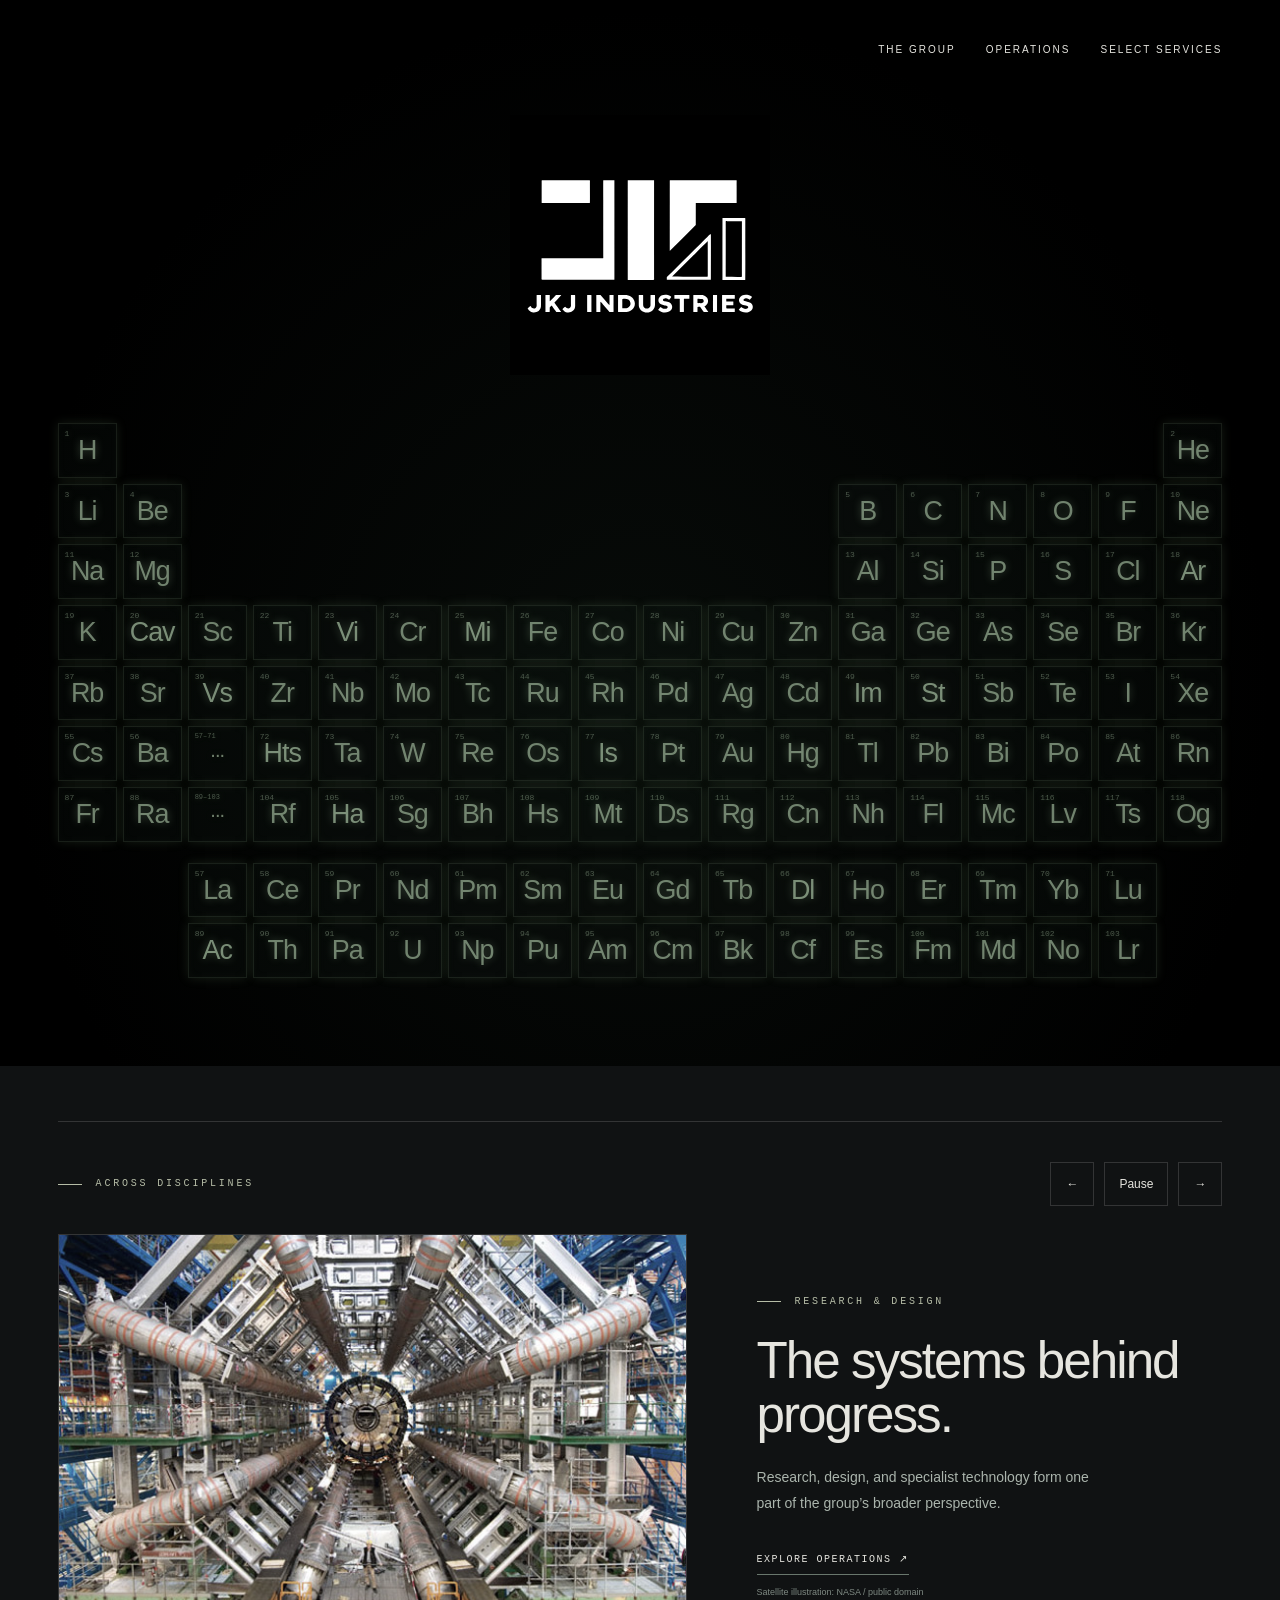
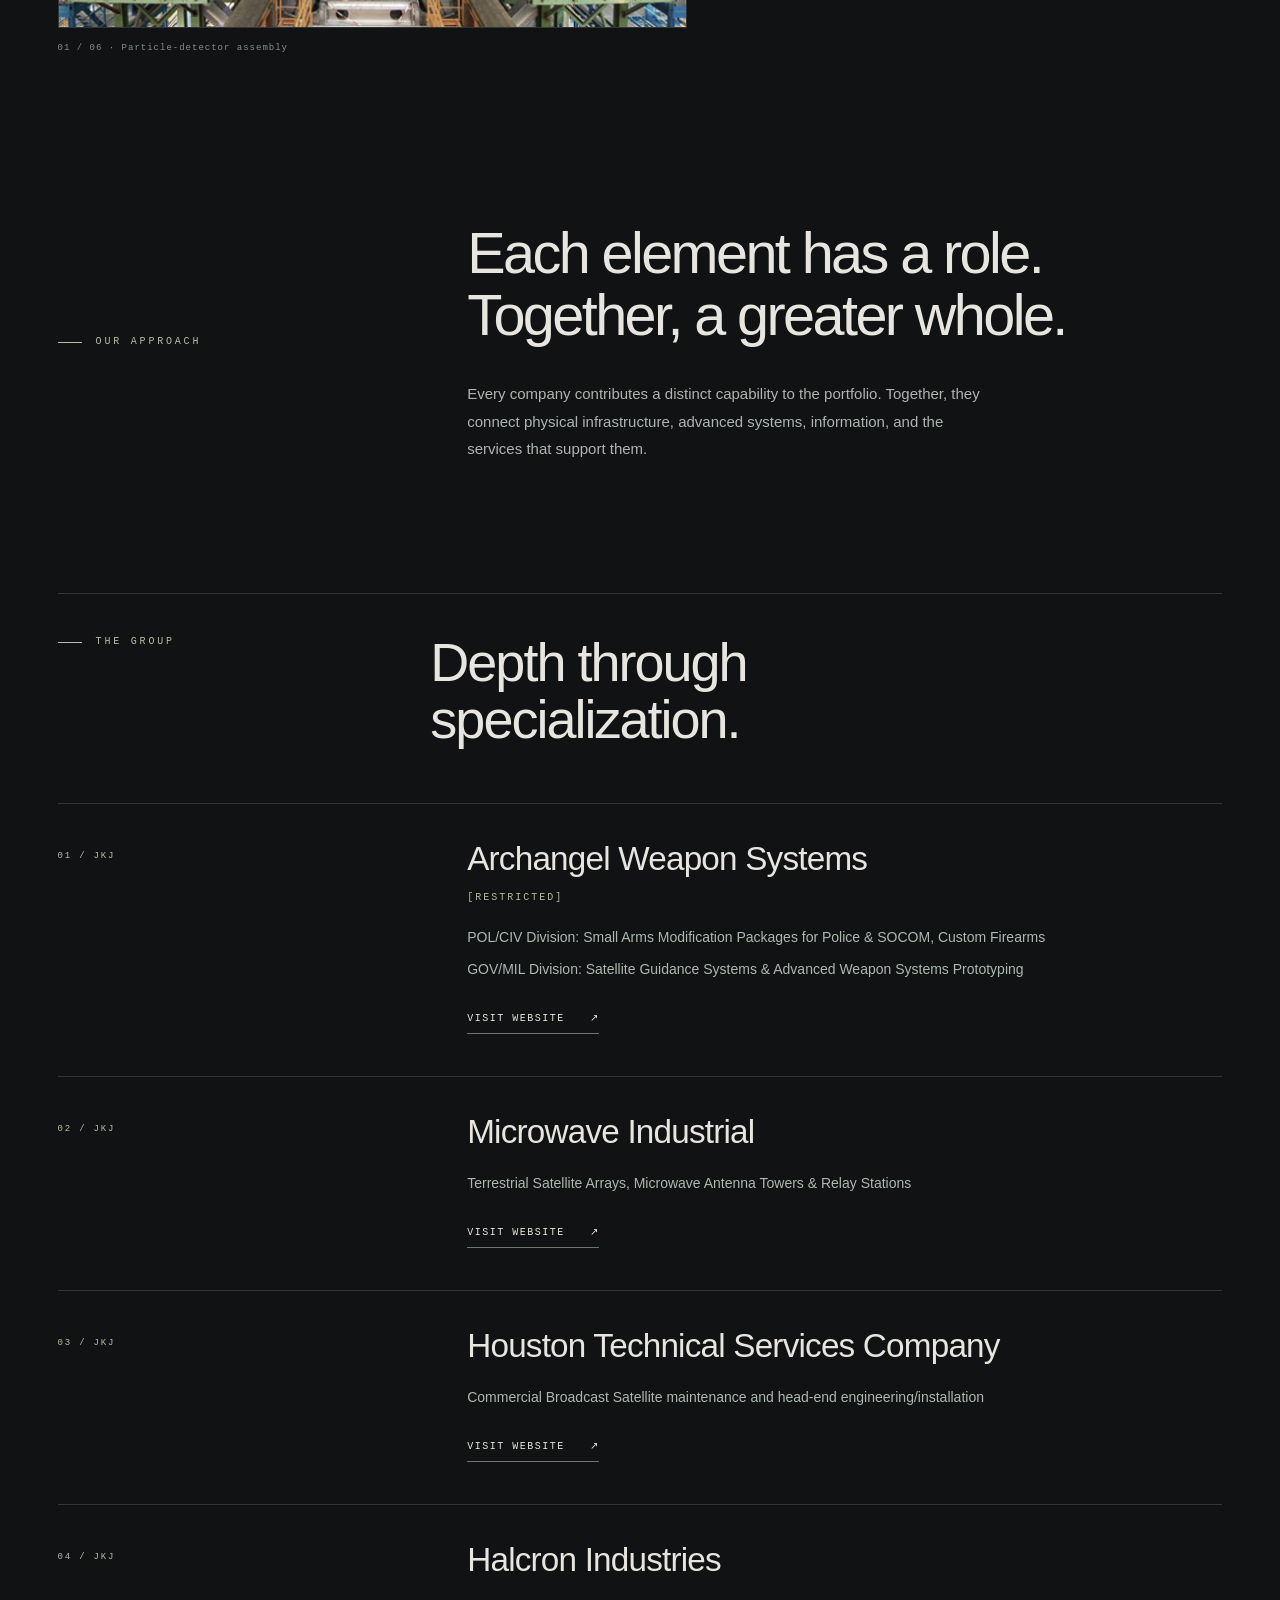
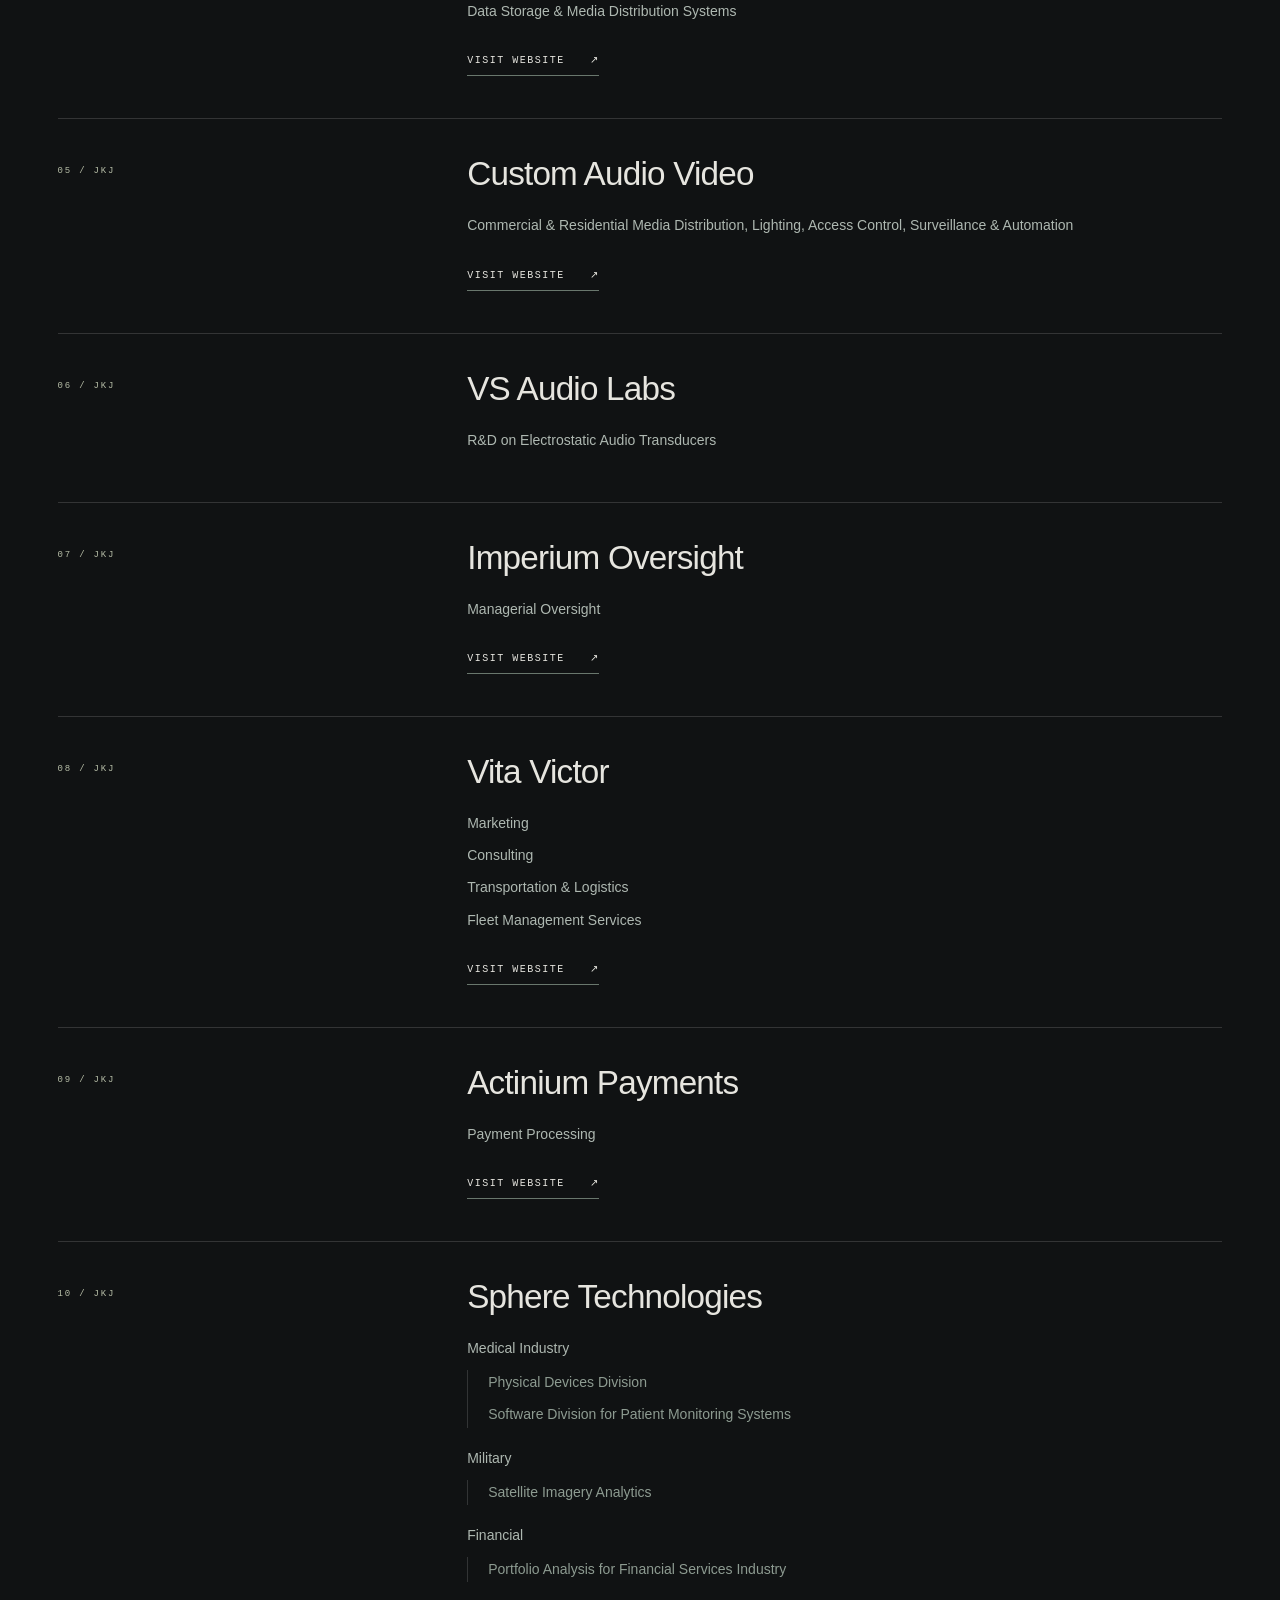
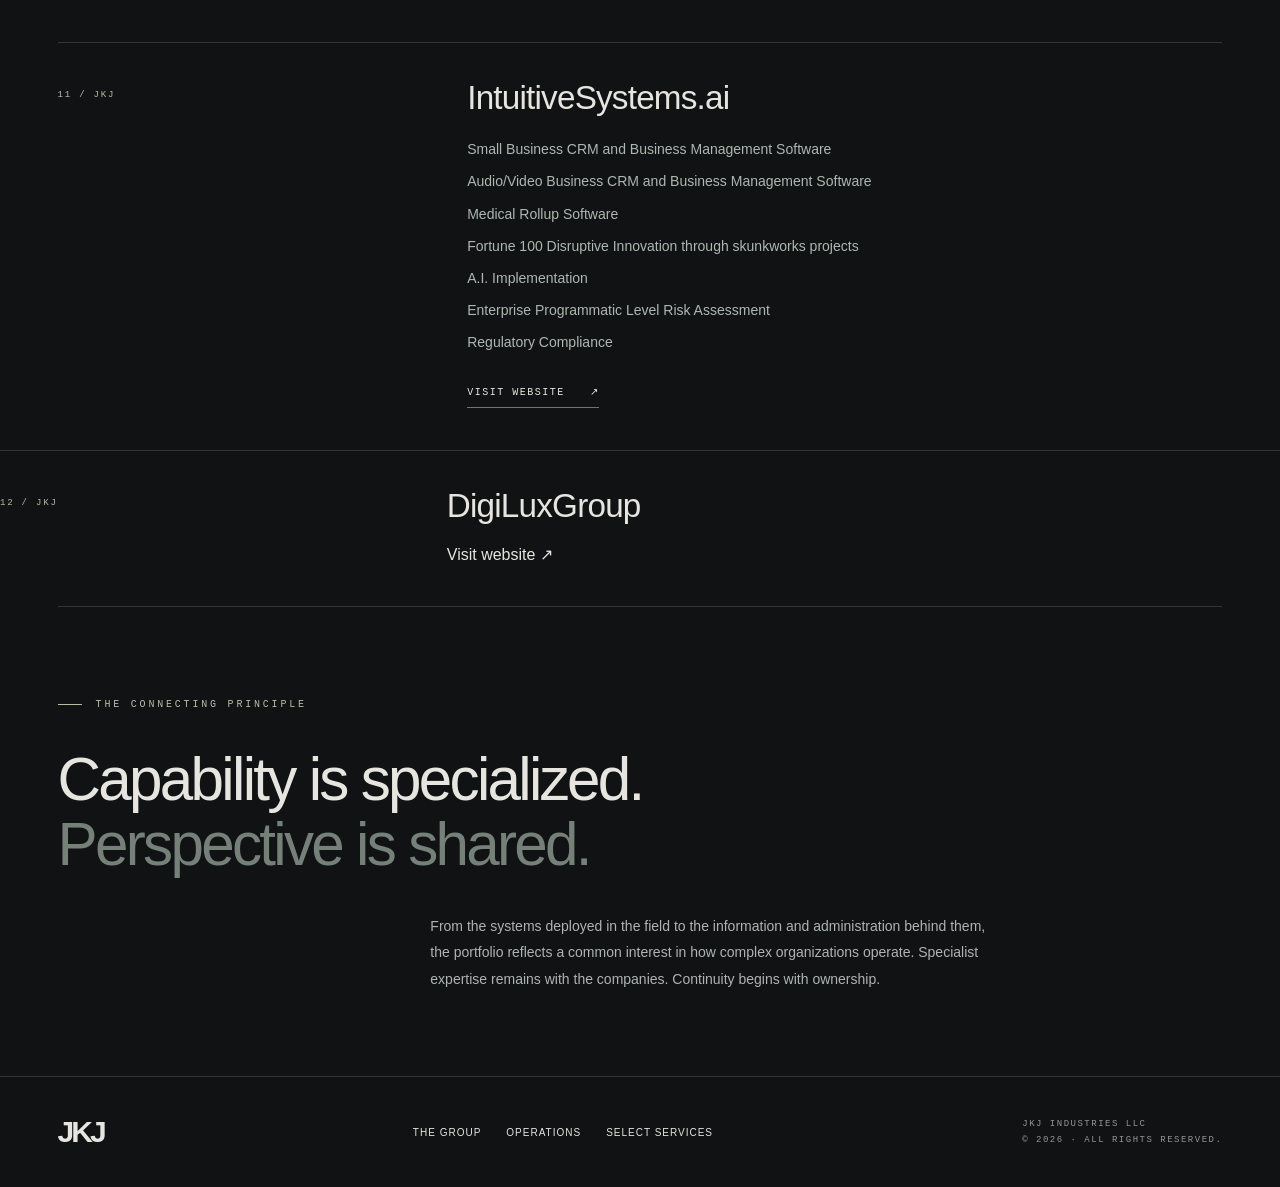
==== index.html @ 6dddcfe4 "Publish JKJ periodic portfolio with finalized logo" ====
<!doctype html><html lang="en"><head><meta charset="utf-8"><meta name="viewport" content="width=device-width,initial-scale=1"><meta name="theme-color" content="#101213"><meta name="description" content="JKJ Industries — specialist enterprises under common ownership."><title>Independent. By design. — JKJ</title><link rel="stylesheet" href="styles.css"><link rel="stylesheet" href="elements.css"></head><body class="element-home"><header><a class="brand" href="index.html" aria-label="JKJ home">JKJ<small>INDUSTRIES</small></a><nav class="nav" aria-label="Main navigation"><a href="index.html#portfolio">The group</a><a href="about.html">Operations</a><a href="services.html">Select Services</a></nav></header><main><section class="elements-hero" aria-label="JKJ portfolio"><a class="central-brand" href="index.html" aria-label="JKJ Industries home"><img src="jkj-logo.svg" alt="JKJ Industries"></a><div class="table-scroll" role="region" aria-label="Interactive portfolio periodic table" tabindex="0"><div class="element-table"><div class="element ghost" style="grid-row:1;grid-column:1" aria-hidden="true"><small>1</small><span>H</span></div><div class="element ghost" style="grid-row:1;grid-column:18" aria-hidden="true"><small>2</small><span>He</span></div><div class="element ghost" style="grid-row:2;grid-column:1" aria-hidden="true"><small>3</small><span>Li</span></div><div class="element ghost" style="grid-row:2;grid-column:2" aria-hidden="true"><small>4</small><span>Be</span></div><div class="element ghost" style="grid-row:2;grid-column:13" aria-hidden="true"><small>5</small><span>B</span></div><div class="element ghost" style="grid-row:2;grid-column:14" aria-hidden="true"><small>6</small><span>C</span></div><div class="element ghost" style="grid-row:2;grid-column:15" aria-hidden="true"><small>7</small><span>N</span></div><div class="element ghost" style="grid-row:2;grid-column:16" aria-hidden="true"><small>8</small><span>O</span></div><div class="element ghost" style="grid-row:2;grid-column:17" aria-hidden="true"><small>9</small><span>F</span></div><div class="element ghost" style="grid-row:2;grid-column:18" aria-hidden="true"><small>10</small><span>Ne</span></div><div class="element ghost" style="grid-row:3;grid-column:1" aria-hidden="true"><small>11</small><span>Na</span></div><div class="element ghost" style="grid-row:3;grid-column:2" aria-hidden="true"><small>12</small><span>Mg</span></div><div class="element ghost" style="grid-row:3;grid-column:13" aria-hidden="true"><small>13</small><span>Al</span></div><div class="element ghost" style="grid-row:3;grid-column:14" aria-hidden="true"><small>14</small><span>Si</span></div><div class="element ghost" style="grid-row:3;grid-column:15" aria-hidden="true"><small>15</small><span>P</span></div><div class="element ghost" style="grid-row:3;grid-column:16" aria-hidden="true"><small>16</small><span>S</span></div><div class="element ghost" style="grid-row:3;grid-column:17" aria-hidden="true"><small>17</small><span>Cl</span></div><button class="element company" style="grid-row:3;grid-column:18" data-company="archangel-weapon-systems" aria-label="Explore Archangel Weapon Systems" aria-haspopup="dialog"><small>18</small><span>Ar</span></button><div class="element ghost" style="grid-row:4;grid-column:1" aria-hidden="true"><small>19</small><span>K</span></div><button class="element company" style="grid-row:4;grid-column:2" data-company="custom-audio-video" aria-label="Explore Custom Audio Video" aria-haspopup="dialog"><small>20</small><span>Cav</span></button><div class="element ghost" style="grid-row:4;grid-column:3" aria-hidden="true"><small>21</small><span>Sc</span></div><div class="element ghost" style="grid-row:4;grid-column:4" aria-hidden="true"><small>22</small><span>Ti</span></div><button class="element company" style="grid-row:4;grid-column:5" data-company="vita-victor" aria-label="Explore Vita Victor" aria-haspopup="dialog"><small>23</small><span>Vi</span></button><div class="element ghost" style="grid-row:4;grid-column:6" aria-hidden="true"><small>24</small><span>Cr</span></div><button class="element company" style="grid-row:4;grid-column:7" data-company="microwave-industrial" aria-label="Explore Microwave Industrial" aria-haspopup="dialog"><small>25</small><span>Mi</span></button><div class="element ghost" style="grid-row:4;grid-column:8" aria-hidden="true"><small>26</small><span>Fe</span></div><div class="element ghost" style="grid-row:4;grid-column:9" aria-hidden="true"><small>27</small><span>Co</span></div><div class="element ghost" style="grid-row:4;grid-column:10" aria-hidden="true"><small>28</small><span>Ni</span></div><div class="element ghost" style="grid-row:4;grid-column:11" aria-hidden="true"><small>29</small><span>Cu</span></div><div class="element ghost" style="grid-row:4;grid-column:12" aria-hidden="true"><small>30</small><span>Zn</span></div><div class="element ghost" style="grid-row:4;grid-column:13" aria-hidden="true"><small>31</small><span>Ga</span></div><div class="element ghost" style="grid-row:4;grid-column:14" aria-hidden="true"><small>32</small><span>Ge</span></div><div class="element ghost" style="grid-row:4;grid-column:15" aria-hidden="true"><small>33</small><span>As</span></div><div class="element ghost" style="grid-row:4;grid-column:16" aria-hidden="true"><small>34</small><span>Se</span></div><div class="element ghost" style="grid-row:4;grid-column:17" aria-hidden="true"><small>35</small><span>Br</span></div><div class="element ghost" style="grid-row:4;grid-column:18" aria-hidden="true"><small>36</small><span>Kr</span></div><div class="element ghost" style="grid-row:5;grid-column:1" aria-hidden="true"><small>37</small><span>Rb</span></div><div class="element ghost" style="grid-row:5;grid-column:2" aria-hidden="true"><small>38</small><span>Sr</span></div><button class="element company" style="grid-row:5;grid-column:3" data-company="vs-audio-labs" aria-label="Explore VS Audio Labs" aria-haspopup="dialog"><small>39</small><span>Vs</span></button><div class="element ghost" style="grid-row:5;grid-column:4" aria-hidden="true"><small>40</small><span>Zr</span></div><div class="element ghost" style="grid-row:5;grid-column:5" aria-hidden="true"><small>41</small><span>Nb</span></div><div class="element ghost" style="grid-row:5;grid-column:6" aria-hidden="true"><small>42</small><span>Mo</span></div><div class="element ghost" style="grid-row:5;grid-column:7" aria-hidden="true"><small>43</small><span>Tc</span></div><div class="element ghost" style="grid-row:5;grid-column:8" aria-hidden="true"><small>44</small><span>Ru</span></div><div class="element ghost" style="grid-row:5;grid-column:9" aria-hidden="true"><small>45</small><span>Rh</span></div><div class="element ghost" style="grid-row:5;grid-column:10" aria-hidden="true"><small>46</small><span>Pd</span></div><div class="element ghost" style="grid-row:5;grid-column:11" aria-hidden="true"><small>47</small><span>Ag</span></div><div class="element ghost" style="grid-row:5;grid-column:12" aria-hidden="true"><small>48</small><span>Cd</span></div><button class="element company" style="grid-row:5;grid-column:13" data-company="imperium-oversight" aria-label="Explore Imperium Oversight" aria-haspopup="dialog"><small>49</small><span>Im</span></button><button class="element company" style="grid-row:5;grid-column:14" data-company="sphere-technologies" aria-label="Explore Sphere Technologies" aria-haspopup="dialog"><small>50</small><span>St</span></button><div class="element ghost" style="grid-row:5;grid-column:15" aria-hidden="true"><small>51</small><span>Sb</span></div><div class="element ghost" style="grid-row:5;grid-column:16" aria-hidden="true"><small>52</small><span>Te</span></div><div class="element ghost" style="grid-row:5;grid-column:17" aria-hidden="true"><small>53</small><span>I</span></div><div class="element ghost" style="grid-row:5;grid-column:18" aria-hidden="true"><small>54</small><span>Xe</span></div><div class="element ghost" style="grid-row:6;grid-column:1" aria-hidden="true"><small>55</small><span>Cs</span></div><div class="element ghost" style="grid-row:6;grid-column:2" aria-hidden="true"><small>56</small><span>Ba</span></div><div class="element ghost" style="grid-row:8;grid-column:3" aria-hidden="true"><small>57</small><span>La</span></div><div class="element ghost" style="grid-row:8;grid-column:4" aria-hidden="true"><small>58</small><span>Ce</span></div><div class="element ghost" style="grid-row:8;grid-column:5" aria-hidden="true"><small>59</small><span>Pr</span></div><div class="element ghost" style="grid-row:8;grid-column:6" aria-hidden="true"><small>60</small><span>Nd</span></div><div class="element ghost" style="grid-row:8;grid-column:7" aria-hidden="true"><small>61</small><span>Pm</span></div><div class="element ghost" style="grid-row:8;grid-column:8" aria-hidden="true"><small>62</small><span>Sm</span></div><div class="element ghost" style="grid-row:8;grid-column:9" aria-hidden="true"><small>63</small><span>Eu</span></div><div class="element ghost" style="grid-row:8;grid-column:10" aria-hidden="true"><small>64</small><span>Gd</span></div><div class="element ghost" style="grid-row:8;grid-column:11" aria-hidden="true"><small>65</small><span>Tb</span></div><button class="element company" style="grid-row:8;grid-column:12" data-company="digilux-group" aria-label="Explore DigiLux Group" aria-haspopup="dialog"><small>66</small><span>Dl</span></button><div class="element ghost" style="grid-row:8;grid-column:13" aria-hidden="true"><small>67</small><span>Ho</span></div><div class="element ghost" style="grid-row:8;grid-column:14" aria-hidden="true"><small>68</small><span>Er</span></div><div class="element ghost" style="grid-row:8;grid-column:15" aria-hidden="true"><small>69</small><span>Tm</span></div><div class="element ghost" style="grid-row:8;grid-column:16" aria-hidden="true"><small>70</small><span>Yb</span></div><div class="element ghost" style="grid-row:8;grid-column:17" aria-hidden="true"><small>71</small><span>Lu</span></div><button class="element company" style="grid-row:6;grid-column:4" data-company="houston-technical-services-company" aria-label="Explore Houston Technical Services Company" aria-haspopup="dialog"><small>72</small><span>Hts</span></button><div class="element ghost" style="grid-row:6;grid-column:5" aria-hidden="true"><small>73</small><span>Ta</span></div><div class="element ghost" style="grid-row:6;grid-column:6" aria-hidden="true"><small>74</small><span>W</span></div><div class="element ghost" style="grid-row:6;grid-column:7" aria-hidden="true"><small>75</small><span>Re</span></div><div class="element ghost" style="grid-row:6;grid-column:8" aria-hidden="true"><small>76</small><span>Os</span></div><button class="element company" style="grid-row:6;grid-column:9" data-company="intuitivesystems-ai" aria-label="Explore Intuitive Systems" aria-haspopup="dialog"><small>77</small><span>Is</span></button><div class="element ghost" style="grid-row:6;grid-column:10" aria-hidden="true"><small>78</small><span>Pt</span></div><div class="element ghost" style="grid-row:6;grid-column:11" aria-hidden="true"><small>79</small><span>Au</span></div><div class="element ghost" style="grid-row:6;grid-column:12" aria-hidden="true"><small>80</small><span>Hg</span></div><div class="element ghost" style="grid-row:6;grid-column:13" aria-hidden="true"><small>81</small><span>Tl</span></div><div class="element ghost" style="grid-row:6;grid-column:14" aria-hidden="true"><small>82</small><span>Pb</span></div><div class="element ghost" style="grid-row:6;grid-column:15" aria-hidden="true"><small>83</small><span>Bi</span></div><div class="element ghost" style="grid-row:6;grid-column:16" aria-hidden="true"><small>84</small><span>Po</span></div><div class="element ghost" style="grid-row:6;grid-column:17" aria-hidden="true"><small>85</small><span>At</span></div><div class="element ghost" style="grid-row:6;grid-column:18" aria-hidden="true"><small>86</small><span>Rn</span></div><div class="element ghost" style="grid-row:7;grid-column:1" aria-hidden="true"><small>87</small><span>Fr</span></div><div class="element ghost" style="grid-row:7;grid-column:2" aria-hidden="true"><small>88</small><span>Ra</span></div><button class="element company" style="grid-row:9;grid-column:3" data-company="actinium-payments" aria-label="Explore Actinium Payments" aria-haspopup="dialog"><small>89</small><span>Ac</span></button><div class="element ghost" style="grid-row:9;grid-column:4" aria-hidden="true"><small>90</small><span>Th</span></div><div class="element ghost" style="grid-row:9;grid-column:5" aria-hidden="true"><small>91</small><span>Pa</span></div><div class="element ghost" style="grid-row:9;grid-column:6" aria-hidden="true"><small>92</small><span>U</span></div><div class="element ghost" style="grid-row:9;grid-column:7" aria-hidden="true"><small>93</small><span>Np</span></div><div class="element ghost" style="grid-row:9;grid-column:8" aria-hidden="true"><small>94</small><span>Pu</span></div><div class="element ghost" style="grid-row:9;grid-column:9" aria-hidden="true"><small>95</small><span>Am</span></div><div class="element ghost" style="grid-row:9;grid-column:10" aria-hidden="true"><small>96</small><span>Cm</span></div><div class="element ghost" style="grid-row:9;grid-column:11" aria-hidden="true"><small>97</small><span>Bk</span></div><div class="element ghost" style="grid-row:9;grid-column:12" aria-hidden="true"><small>98</small><span>Cf</span></div><div class="element ghost" style="grid-row:9;grid-column:13" aria-hidden="true"><small>99</small><span>Es</span></div><div class="element ghost" style="grid-row:9;grid-column:14" aria-hidden="true"><small>100</small><span>Fm</span></div><div class="element ghost" style="grid-row:9;grid-column:15" aria-hidden="true"><small>101</small><span>Md</span></div><div class="element ghost" style="grid-row:9;grid-column:16" aria-hidden="true"><small>102</small><span>No</span></div><div class="element ghost" style="grid-row:9;grid-column:17" aria-hidden="true"><small>103</small><span>Lr</span></div><div class="element ghost" style="grid-row:7;grid-column:4" aria-hidden="true"><small>104</small><span>Rf</span></div><button class="element company" style="grid-row:7;grid-column:5" data-company="halcron-industries" aria-label="Explore Halcron Industries" aria-haspopup="dialog"><small>105</small><span>Ha</span></button><div class="element ghost" style="grid-row:7;grid-column:6" aria-hidden="true"><small>106</small><span>Sg</span></div><div class="element ghost" style="grid-row:7;grid-column:7" aria-hidden="true"><small>107</small><span>Bh</span></div><div class="element ghost" style="grid-row:7;grid-column:8" aria-hidden="true"><small>108</small><span>Hs</span></div><div class="element ghost" style="grid-row:7;grid-column:9" aria-hidden="true"><small>109</small><span>Mt</span></div><div class="element ghost" style="grid-row:7;grid-column:10" aria-hidden="true"><small>110</small><span>Ds</span></div><div class="element ghost" style="grid-row:7;grid-column:11" aria-hidden="true"><small>111</small><span>Rg</span></div><div class="element ghost" style="grid-row:7;grid-column:12" aria-hidden="true"><small>112</small><span>Cn</span></div><div class="element ghost" style="grid-row:7;grid-column:13" aria-hidden="true"><small>113</small><span>Nh</span></div><div class="element ghost" style="grid-row:7;grid-column:14" aria-hidden="true"><small>114</small><span>Fl</span></div><div class="element ghost" style="grid-row:7;grid-column:15" aria-hidden="true"><small>115</small><span>Mc</span></div><div class="element ghost" style="grid-row:7;grid-column:16" aria-hidden="true"><small>116</small><span>Lv</span></div><div class="element ghost" style="grid-row:7;grid-column:17" aria-hidden="true"><small>117</small><span>Ts</span></div><div class="element ghost" style="grid-row:7;grid-column:18" aria-hidden="true"><small>118</small><span>Og</span></div><div class="element series" style="grid-row:6;grid-column:3" aria-hidden="true"><small>57–71</small><span>···</span></div><div class="element series" style="grid-row:7;grid-column:3" aria-hidden="true"><small>89–103</small><span>···</span></div></div></div></section>
<section class="gallery" aria-label="Sector imagery"><div class="gallery-top"><div class="eyebrow">Across disciplines</div><div class="gallery-controls"><button id="previous-slide" aria-label="Previous image">←</button><button id="toggle-slides" aria-label="Pause slideshow">Pause</button><button id="next-slide" aria-label="Next image">→</button></div></div><div class="gallery-layout"><figure><img id="gallery-image" class="gallery-image" src="collider.jpg" alt="Particle-detector assembly"><figcaption id="gallery-caption">01 / 06 · Particle-detector assembly</figcaption></figure><div class="gallery-copy"><div id="gallery-sector" class="eyebrow">Research &amp; design</div><h2 id="gallery-title">The systems behind progress.</h2><p id="gallery-description">Research, design, and specialist technology form one part of the group’s broader perspective.</p><a class="subsidiary-link" href="about.html">Explore operations ↗</a><div class="credit">Satellite illustration: <a href="https://www.usgs.gov/media/images/artists-depiction-tdrs-c-satellite" target="_blank" rel="noopener">NASA / public domain</a></div></div></div></section><section class="statement" id="approach" aria-labelledby="approach-title"><div class="eyebrow">Our approach</div><div><h2 id="approach-title">Each element has a role.<br>Together, a greater whole.</h2><p>Every company contributes a distinct capability to the portfolio.  Together, they connect physical infrastructure, advanced systems, information, and the services that support them.</p></div></section>
<section class="portfolio" id="portfolio" aria-labelledby="portfolio-title"><div class="portfolio-head"><div class="eyebrow">The group</div><h2 id="portfolio-title">Depth through<br>specialization.</h2></div><section class="directory-entry" id="archangel-weapon-systems" aria-labelledby="title-archangel-weapon-systems"><div class="sector">01 / JKJ</div><div><h3 id="title-archangel-weapon-systems">Archangel Weapon Systems<span class="restriction">[RESTRICTED]</span></h3><ul class="capabilities"><li>POL/CIV Division: Small Arms Modification Packages for Police &amp; SOCOM, Custom Firearms</li><li>GOV/MIL Division: Satellite Guidance Systems &amp; Advanced Weapon Systems Prototyping</li></ul><a class="subsidiary-link" href="https://archangelweapons.com/" target="_blank" rel="noopener">Visit website <span aria-hidden="true">↗</span></a></div></section>
<section class="directory-entry" id="microwave-industrial" aria-labelledby="title-microwave-industrial"><div class="sector">02 / JKJ</div><div><h3 id="title-microwave-industrial">Microwave Industrial</h3><ul class="capabilities"><li>Terrestrial Satellite Arrays, Microwave Antenna Towers &amp; Relay Stations</li></ul><a class="subsidiary-link" href="https://microwaveindustrial.tv/" target="_blank" rel="noopener">Visit website <span aria-hidden="true">↗</span></a></div></section>
<section class="directory-entry" id="houston-technical-services-company" aria-labelledby="title-houston-technical-services-company"><div class="sector">03 / JKJ</div><div><h3 id="title-houston-technical-services-company">Houston Technical Services Company</h3><ul class="capabilities"><li>Commercial Broadcast Satellite maintenance and head-end engineering/installation</li></ul><a class="subsidiary-link" href="https://microwaveindustrial.tv/" target="_blank" rel="noopener">Visit website <span aria-hidden="true">↗</span></a></div></section>
<section class="directory-entry" id="halcron-industries" aria-labelledby="title-halcron-industries"><div class="sector">04 / JKJ</div><div><h3 id="title-halcron-industries">Halcron Industries</h3><ul class="capabilities"><li>Data Storage &amp; Media Distribution Systems</li></ul><a class="subsidiary-link" href="https://halcron.com/" target="_blank" rel="noopener">Visit website <span aria-hidden="true">↗</span></a></div></section>
<section class="directory-entry" id="custom-audio-video" aria-labelledby="title-custom-audio-video"><div class="sector">05 / JKJ</div><div><h3 id="title-custom-audio-video">Custom Audio Video</h3><ul class="capabilities"><li>Commercial &amp; Residential Media Distribution, Lighting, Access Control, Surveillance &amp; Automation</li></ul><a class="subsidiary-link" href="https://cav.tv/" target="_blank" rel="noopener">Visit website <span aria-hidden="true">↗</span></a></div></section>
<section class="directory-entry" id="vs-audio-labs" aria-labelledby="title-vs-audio-labs"><div class="sector">06 / JKJ</div><div><h3 id="title-vs-audio-labs">VS Audio Labs</h3><ul class="capabilities"><li>R&amp;D on Electrostatic Audio Transducers</li></ul></div></section>
<section class="directory-entry" id="imperium-oversight" aria-labelledby="title-imperium-oversight"><div class="sector">07 / JKJ</div><div><h3 id="title-imperium-oversight">Imperium Oversight</h3><ul class="capabilities"><li>Managerial Oversight</li></ul><a class="subsidiary-link" href="https://imperiumoversight.com/" target="_blank" rel="noopener">Visit website <span aria-hidden="true">↗</span></a></div></section>
<section class="directory-entry" id="vita-victor" aria-labelledby="title-vita-victor"><div class="sector">08 / JKJ</div><div><h3 id="title-vita-victor">Vita Victor</h3><ul class="capabilities"><li>Marketing</li><li>Consulting</li><li>Transportation &amp; Logistics</li><li>Fleet Management Services</li></ul><a class="subsidiary-link" href="https://vitavictor.com/" target="_blank" rel="noopener">Visit website <span aria-hidden="true">↗</span></a></div></section>
<section class="directory-entry" id="actinium-payments" aria-labelledby="title-actinium-payments"><div class="sector">09 / JKJ</div><div><h3 id="title-actinium-payments">Actinium Payments</h3><ul class="capabilities"><li>Payment Processing</li></ul><a class="subsidiary-link" href="https://actiniumpayments.com/" target="_blank" rel="noopener">Visit website <span aria-hidden="true">↗</span></a></div></section>
<section class="directory-entry" id="sphere-technologies" aria-labelledby="title-sphere-technologies"><div class="sector">10 / JKJ</div><div><h3 id="title-sphere-technologies">Sphere Technologies</h3><ul class="capabilities"><li>Medical Industry<ul class="capabilities"><li>Physical Devices Division</li><li>Software Division for Patient Monitoring Systems</li></ul></li><li>Military<ul class="capabilities"><li>Satellite Imagery Analytics</li></ul></li><li>Financial<ul class="capabilities"><li>Portfolio Analysis for Financial Services Industry</li></ul></li></ul></div></section>
<section class="directory-entry" id="intuitivesystems-ai" aria-labelledby="title-intuitivesystems-ai"><div class="sector">11 / JKJ</div><div><h3 id="title-intuitivesystems-ai">IntuitiveSystems.ai</h3><ul class="capabilities"><li>Small Business CRM and Business Management Software</li><li>Audio/Video Business CRM and Business Management Software</li><li>Medical Rollup Software</li><li>Fortune 100 Disruptive Innovation through skunkworks projects</li><li>A.I. Implementation</li><li>Enterprise Programmatic Level Risk Assessment</li><li>Regulatory Compliance</li></ul><a class="subsidiary-link" href="https://intuitivesystems.ai/" target="_blank" rel="noopener">Visit website <span aria-hidden="true">↗</span></a></div></section></section>
<section class="directory-entry" id="digilux-group" aria-labelledby="title-digilux-group"><div class="sector">12 / JKJ</div><div><h3 id="title-digilux-group">DigiLuxGroup</h3><a href="https://www.digiluxgroup.com/" target="_blank" rel="noopener noreferrer">Visit website <span>↗</span></a></div></section><section class="perspective"><div class="eyebrow">The connecting principle</div><h2>Capability is specialized.<br><span>Perspective is shared.</span></h2><p>From the systems deployed in the field to the information and administration behind them, the portfolio reflects a common interest in how complex organizations operate.  Specialist expertise remains with the companies.  Continuity begins with ownership.</p></section>

</main><dialog id="company-dialog" aria-labelledby="company-name"><button class="dialog-close" aria-label="Close company details">Close ×</button><div class="eyebrow">An element of JKJ</div><div id="company-content"></div></dialog><footer><a class="footer-brand" href="index.html" aria-label="JKJ home">JKJ</a><nav class="footer-nav" aria-label="Footer navigation"><a href="index.html#portfolio">The group</a><a href="about.html">Operations</a><a href="services.html">Select Services</a></nav><div class="micro">JKJ Industries LLC<br>© 2026 · All rights reserved.</div></footer><script src="gallery.js" defer></script><script src="elements.js" defer></script></body></html>
---- styles.css ----
:root{--paper:#e6e5df;--ink:#101213;--muted:#919995;--line:#ffffff25;--accent:#b6bda7}*{box-sizing:border-box}html{scroll-behavior:smooth;scroll-padding-top:90px}body{margin:0;background:var(--ink);color:var(--paper);font-family:Arial,Helvetica,sans-serif}a{color:inherit;text-decoration:none}a:focus-visible,button:focus-visible{outline:2px solid var(--accent);outline-offset:8px}header{position:absolute;z-index:5;top:0;left:0;width:100%;padding:32px 4.5%;display:flex;align-items:center;justify-content:space-between;border-bottom:1px solid var(--line)}.brand{font-size:36px;letter-spacing:-4px;font-weight:900;padding-right:5px}.brand small{display:inline-block;font-size:9px;letter-spacing:2px;font-weight:400;margin-left:22px;line-height:1.5}.nav{display:flex;align-items:center;gap:40px;font-size:10px;letter-spacing:2px;text-transform:uppercase}.nav a{padding:12px 0}.nav a:hover{color:white}.nav .inquiry{border-bottom:1px solid #b6bda770}.arrow{margin-left:16px}.hero{position:relative;min-height:900px;height:100svh;max-height:1400px;isolation:isolate;overflow:hidden;background:#202626}.architecture{position:absolute;inset:0;width:100%;height:100%;z-index:-3}.shade{position:absolute;inset:0;z-index:-2;background:linear-gradient(90deg,#080c0dd9 0%,#0b0f1070 42%,transparent 70%),linear-gradient(0deg,#101213 0%,transparent 35%,#11161830 100%)}.grain{position:absolute;inset:0;z-index:-1;opacity:.075;pointer-events:none;background-image:url("data:image/svg+xml,%3Csvg viewBox='0 0 180 180' xmlns='http://www.w3.org/2000/svg'%3E%3Cfilter id='n'%3E%3CfeTurbulence type='fractalNoise' baseFrequency='.9' numOctaves='3' stitchTiles='stitch'/%3E%3C/filter%3E%3Cpath fill='white' filter='url(%23n)' opacity='.4' d='M0 0h180v180H0z'/%3E%3C/svg%3E")}.hero-content{position:absolute;left:4.5%;bottom:19%;max-width:1000px}.eyebrow{font-family:'Courier New',monospace;text-transform:uppercase;letter-spacing:2.8px;font-size:10px;font-weight:400;line-height:1.6;color:var(--accent);display:flex;align-items:center;gap:14px}.eyebrow:before{content:'';width:24px;height:1px;background:currentColor}h1{font-size:clamp(80px,9.3vw,154px);font-weight:500;line-height:.91;letter-spacing:-.075em;margin:32px 0 38px}.hero-content p{font-size:14px;letter-spacing:.2px;color:#c0c6c1;line-height:1.8;max-width:290px}.hero-bottom{position:absolute;bottom:45px;left:4.5%;right:4.5%;display:flex;justify-content:space-between;align-items:end;border-top:1px solid var(--line);padding-top:24px}.micro{font:10px/1.8 'Courier New',monospace;letter-spacing:2px;text-transform:uppercase;color:var(--muted)}.scroll-link{font-size:11px;letter-spacing:2px;text-transform:uppercase;display:flex;gap:38px;align-items:center}.scroll-link span{font-size:26px;color:var(--accent)}.side-label{position:absolute;right:4.5%;top:47%;writing-mode:vertical-rl;font:9px 'Courier New',monospace;letter-spacing:4px;color:#bdc5c180}.statement{padding:125px 4.5% 115px;display:grid;grid-template-columns:1fr 2.1fr;gap:50px}.statement h2{font-size:clamp(38px,4.5vw,72px);line-height:1.08;letter-spacing:-.045em;font-weight:400;margin:0;max-width:940px}.statement h2 span{color:#76817d}.statement p{font-size:15px;line-height:1.85;color:#aeb5b1;max-width:515px;margin:34px 0 0}.principles{margin:0 4.5%;border-top:1px solid var(--line);display:grid;grid-template-columns:repeat(3,1fr)}.principle{padding:40px 35px 52px 0}.principle+.principle{border-left:1px solid var(--line);padding-left:35px}.principle .index{font:10px 'Courier New',monospace;color:#6f7a74;letter-spacing:1.8px}.principle h3{font-size:25px;font-weight:400;letter-spacing:-.7px;margin:45px 0 15px}.principle p{font-size:13px;line-height:1.8;color:#929d96;max-width:280px}.contact{margin-top:75px;padding:90px 4.5% 100px;background:#d4d6cb;color:#171d1b;display:flex;justify-content:space-between;align-items:end;gap:45px}.contact .eyebrow{color:#576258}.contact h2{font-size:clamp(40px,5vw,78px);font-weight:400;letter-spacing:-.055em;line-height:1.05;margin:25px 0 0}.contact a{display:flex;justify-content:space-between;gap:65px;border-bottom:1px solid #3e4945;padding:18px 0;font-size:11px;text-transform:uppercase;letter-spacing:2px}.contact a:hover{border-bottom-width:3px;margin-bottom:-2px}footer{padding:38px 4.5%;display:flex;justify-content:space-between;align-items:center}.footer-brand{font-size:30px;letter-spacing:-3px;font-weight:900}footer .micro{font-size:9px;letter-spacing:1.5px}.reveal{animation:enter 1.1s ease-out both}.hero-content.reveal{animation-delay:.1s}@keyframes enter{from{opacity:0;transform:translateY(20px)}to{opacity:1;transform:none}}@media(min-width:1800px){.hero-content{bottom:23%}}@media(max-width:750px){header{padding:24px 6%}.brand small{display:none}.nav{gap:25px;font-size:9px;letter-spacing:1.3px}.hero{min-height:760px;max-height:950px}.hero-content{left:6%;bottom:24%;right:6%}h1{font-size:clamp(50px,12.3vw,88px)}.hero-content p{font-size:13px}.hero-bottom{left:6%;right:6%;bottom:30px}.side-label{display:none}.architecture{width:155%;left:-32%}.statement{padding:80px 6%;grid-template-columns:1fr;gap:32px}.statement h2{font-size:42px}.principles{margin:0 6%;grid-template-columns:1fr}.principle,.principle+.principle{padding:30px 0;border-left:0;border-bottom:1px solid var(--line)}.principle h3{margin:20px 0 12px}.contact{padding:65px 6%;margin-top:55px;display:block}.contact a{margin-top:45px;max-width:340px}.contact h2{font-size:50px}footer{padding:30px 6%;gap:20px}footer .micro{text-align:right;font-size:8px}.micro{font-size:8px}.scroll-link{font-size:9px;gap:20px}}@media(prefers-reduced-motion:reduce){html{scroll-behavior:auto}.reveal{animation:none}}

.portfolio{margin:15px 4.5% 0}.portfolio-head{display:flex;justify-content:space-between;align-items:start;padding:40px 0 55px;border-top:1px solid var(--line)}.portfolio-head h2{font-size:54px;font-weight:400;letter-spacing:-2px;line-height:1.05;margin:0;width:68%}.enterprise{border-top:1px solid var(--line);display:grid;grid-template-columns:1fr 2fr 50px;gap:30px;padding:34px 0 38px;align-items:start}.sector{font:9px/1.8 'Courier New',monospace;letter-spacing:1.8px;color:var(--accent);padding-top:8px}.enterprise h3{font-size:clamp(22px,2.6vw,38px);letter-spacing:-1px;font-weight:400;margin:0 0 14px}.enterprise p{max-width:520px;color:#9fa9a2;font-size:13px;line-height:1.8;margin:0}.enterprise a{font-size:28px;padding:0 8px;transition:color .2s,transform .2s}.enterprise a:hover{color:white;transform:translate(3px,-3px)}.enterprise-mark{color:#6a746f}.perspective{border-top:1px solid var(--line);margin:0 4.5%;padding:90px 0 20px}.perspective h2{font-size:clamp(35px,4.7vw,72px);font-weight:400;letter-spacing:-.045em;line-height:1.08;margin:35px 0}.perspective h2 span{color:#758079}.perspective p{max-width:570px;color:#aeb5b1;font-size:14px;line-height:1.9;margin-left:32%}@media(max-width:750px){.nav{gap:15px}.nav a:first-child{display:none}.portfolio{margin:0 6%}.portfolio-head{display:block;padding:30px 0}.portfolio-head h2{font-size:42px;width:auto;margin-top:30px}.enterprise{grid-template-columns:1fr 30px;gap:15px;padding:27px 0}.enterprise .sector{grid-column:1/-1}.enterprise h3{font-size:26px}.enterprise p{font-size:13px}.perspective{margin:0 6%;padding:60px 0 0}.perspective p{margin-left:0}.perspective h2{font-size:39px}}

.directory-entry{border-top:1px solid var(--line);display:grid;grid-template-columns:1fr 2.1fr;gap:50px;padding:36px 0 42px}.directory-entry h3{font-size:clamp(23px,2.6vw,38px);font-weight:400;letter-spacing:-.8px;margin:0 0 20px}.restriction{display:block;font:10px/1.5 'Courier New',monospace;letter-spacing:2px;color:#b7b8a0;margin-top:12px}.capabilities{padding:0;list-style:none;color:#aeb8b1;font-size:14px;line-height:1.8;margin:0;max-width:720px}.capabilities>li{margin:7px 0}.capabilities .capabilities{padding-left:20px;border-left:1px solid var(--line);margin:9px 0 18px;color:#8d9b91}.directory-intro{padding:190px 4.5% 80px;background:linear-gradient(120deg,#101716,#27322e)}.directory-intro h1{font-size:clamp(60px,8vw,120px);margin:32px 0 35px}.directory-intro p{color:#adb8af;font-size:14px;line-height:1.8}.directory-intro .direct{display:inline-block;border-bottom:1px solid #8b998a;padding-bottom:10px;margin-top:10px;font-size:11px;text-transform:uppercase;letter-spacing:2px}.directory-body{padding:55px 4.5% 80px}@media(max-width:750px){.directory-entry{grid-template-columns:1fr;gap:15px;padding:28px 0}.directory-entry h3{font-size:28px}.directory-intro{padding:155px 6% 60px}.directory-body{padding:35px 6% 55px}.capabilities{font-size:13px}.directory-intro h1{font-size:58px}}

.nav{gap:30px}.nav a[aria-current=page]{color:white;border-bottom:1px solid var(--accent)}.subsidiary-link{display:inline-flex;align-items:center;gap:25px;font:10px/1.6 'Courier New',monospace;letter-spacing:1.5px;text-transform:uppercase;border-bottom:1px solid #69776d;margin-top:22px;padding-bottom:6px;color:var(--paper)}.subsidiary-link:hover{color:white;border-color:white}.gallery{margin:55px 4.5% 0;padding:40px 0;border-top:1px solid var(--line)}.gallery-top{display:flex;justify-content:space-between;align-items:center;margin-bottom:28px}.gallery-controls{display:flex;gap:10px}.gallery button{background:none;border:1px solid var(--line);color:var(--paper);min-width:44px;min-height:44px;cursor:pointer;font:12px Arial;padding:10px 14px}.gallery button:hover{background:#ffffff12}.gallery-layout{display:grid;grid-template-columns:1.35fr 1fr;gap:70px;align-items:center}.gallery figure{margin:0}.gallery-image{display:block;width:100%;aspect-ratio:1.595;object-fit:cover;filter:saturate(.45);border:1px solid var(--line)}.gallery-copy h2{font-size:clamp(36px,4vw,62px);font-weight:400;letter-spacing:-2px;line-height:1.05;margin:24px 0}.gallery-copy p{color:#aab4ac;max-width:360px;font-size:14px;line-height:1.8}.gallery figcaption{font:9px/1.8 'Courier New',monospace;color:#859087;letter-spacing:1px;margin-top:12px}.gallery .credit{font-size:9px;color:#7e8982;margin-top:12px}.page-heading{padding:190px 4.5% 85px;position:relative;overflow:hidden;background:#202a25}.page-heading img{position:absolute;right:0;top:0;width:52%;height:100%;object-fit:cover;filter:grayscale(.7);opacity:.4}.page-heading:after{content:'';position:absolute;inset:0;background:linear-gradient(90deg,#101714 18%,#101714c0 50%,transparent)}.page-heading>div{position:relative;z-index:1}.page-heading h1{font-size:clamp(66px,8vw,120px);margin:30px 0;letter-spacing:-.065em}.page-heading p{font-size:14px;color:#adb7b0;max-width:430px;line-height:1.8}.page-body{padding:85px 4.5%}.editorial-row{display:grid;grid-template-columns:1fr 2.1fr;gap:50px;padding:45px 0;border-top:1px solid var(--line)}.editorial-row h2{font-size:clamp(28px,3vw,45px);font-weight:400;letter-spacing:-1px;margin:0 0 25px}.editorial-row p{font-size:15px;line-height:1.9;color:#adb7b0;max-width:720px}.service-list{list-style:none;padding:0;columns:2;column-gap:45px;color:#aeb8b1;font-size:14px;line-height:1.65}.service-list li{break-inside:avoid;margin:0 0 18px;padding:0 0 16px;border-bottom:1px solid #ffffff12}.page-photo{display:grid;grid-template-columns:1fr 1fr;gap:25px;padding:20px 0 65px}.page-photo figure{margin:0}.page-photo img{width:100%;aspect-ratio:1.595;object-fit:cover;filter:saturate(.4)}.page-photo figcaption{font:9px/1.8 'Courier New',monospace;color:#8a978d;margin-top:12px;letter-spacing:1px}.page-end{padding:40px 0 10px;display:flex;justify-content:space-between;border-top:1px solid var(--line)}.page-end a{font-size:13px;border-bottom:1px solid #657367;padding-bottom:8px}footer{border-top:1px solid var(--line);margin-top:50px}.footer-nav{display:flex;gap:25px;font-size:10px;letter-spacing:1px;text-transform:uppercase}@media(max-width:750px){.nav{gap:13px;font-size:8px}.nav a:first-child{display:inline}.nav a{letter-spacing:.7px}.gallery{margin:40px 6% 0}.gallery-layout{grid-template-columns:1fr;gap:30px}.gallery-top{gap:15px}.gallery-top .eyebrow{font-size:8px;letter-spacing:1px}.gallery-controls{gap:5px}.gallery button{padding:8px;min-width:40px}.gallery-copy h2{font-size:40px}.page-heading{padding:150px 6% 60px}.page-heading img{width:100%;opacity:.2}.page-heading h1{font-size:62px}.page-body{padding:45px 6%}.editorial-row{grid-template-columns:1fr;gap:25px;padding:30px 0}.service-list{columns:1}.page-photo{grid-template-columns:1fr;gap:30px}.footer-nav{display:none}.page-end{gap:20px}}
---- elements.css ----
.element-home header{position:absolute;justify-content:flex-end;border:0}.element-home header>.brand{display:none}.elements-hero{padding:115px 4.5% 70px;background:radial-gradient(ellipse at 50% 65%,#25392d44,transparent 70%),#0c110e}.central-brand{display:block;width:max-content;margin:0 auto 65px;text-align:center;font-size:96px;font-weight:800;line-height:1;letter-spacing:-9px;color:#e1e5dc}.central-brand small{display:block;font:9px/1.5 monospace;letter-spacing:7px;padding-left:8px;margin-top:12px}.table-scroll{overflow:auto;padding:18px 10px;margin:0 -10px}.element-table{display:grid;grid-template-columns:repeat(18,minmax(0,1fr));gap:6px;min-width:930px;max-width:1450px;margin:auto}.element{position:relative;aspect-ratio:1.08;min-width:0;padding:6px;border:1px solid #93b28e24;background:#243b2b18;color:#a0b89caa;box-shadow:0 0 10px #9dcc9120,inset 0 0 8px #9dcc9108;text-shadow:0 0 9px #c3e8b94d;font-family:Arial,Helvetica,sans-serif;text-align:center;display:flex;align-items:center;justify-content:center}.element small{position:absolute;top:5px;left:6px;font:8px monospace;color:#91a78d80}.element>span{font-size:clamp(19px,2.1vw,34px);font-weight:400;letter-spacing:-1px;line-height:1}.ghost{pointer-events:none}.company{cursor:pointer;color:#a0b89cbb;box-shadow:0 0 11px #9dcc9123,inset 0 0 9px #9dcc9109;text-shadow:0 0 10px #c3e8b955;transition:background .2s,box-shadow .2s,color .2s,border-color .2s}.company:hover,.company:focus-visible{color:#ecf4e6;border-color:#b8d8aa99;background:#4b674244;box-shadow:0 0 22px #b4de9d55;outline:1px solid #c2dcb2;outline-offset:2px;z-index:2}.element[style*="grid-row:8"]{margin-top:15px}.series>span{font-size:20px}.series small{font-size:7px}.element-home .table-caption{display:none}
#company-dialog{background:#17201c;color:#e6e5df;border:1px solid #84967b;padding:60px;max-width:680px;width:calc(100% - 32px);max-height:85vh;box-shadow:0 30px 100px #000b}#company-dialog::backdrop{background:#060a08c9;backdrop-filter:blur(7px)}.dialog-close{display:block;margin:0 0 40px auto;background:none;color:#cbd7c2;border:1px solid #ffffff40;padding:10px 15px;cursor:pointer}#company-name{font-size:38px;font-weight:400;letter-spacing:-1px;line-height:1.1;margin:18px 0 25px}#company-content .capabilities{line-height:1.8;font-size:15px}#company-content .subsidiary-link{display:inline-block;margin-top:25px}@media(max-width:750px){.element-home header{padding-top:25px}.element-home .nav{gap:18px;font-size:9px}.elements-hero{padding:100px 5% 35px}.central-brand{font-size:76px;margin-bottom:40px}.element-table{min-width:900px;gap:5px}.element>span{font-size:24px}.table-scroll{padding-bottom:25px}#company-dialog{padding:28px}}@media(prefers-reduced-motion:reduce){.company{transition:none}}

.elements-hero{background:radial-gradient(ellipse at 50% 65%,#25392d33,transparent 70%),#000}.central-brand{width:260px;margin:0 auto 30px;line-height:0}.central-brand img{display:block;width:100%;height:auto}@media(max-width:750px){.central-brand{width:210px}}
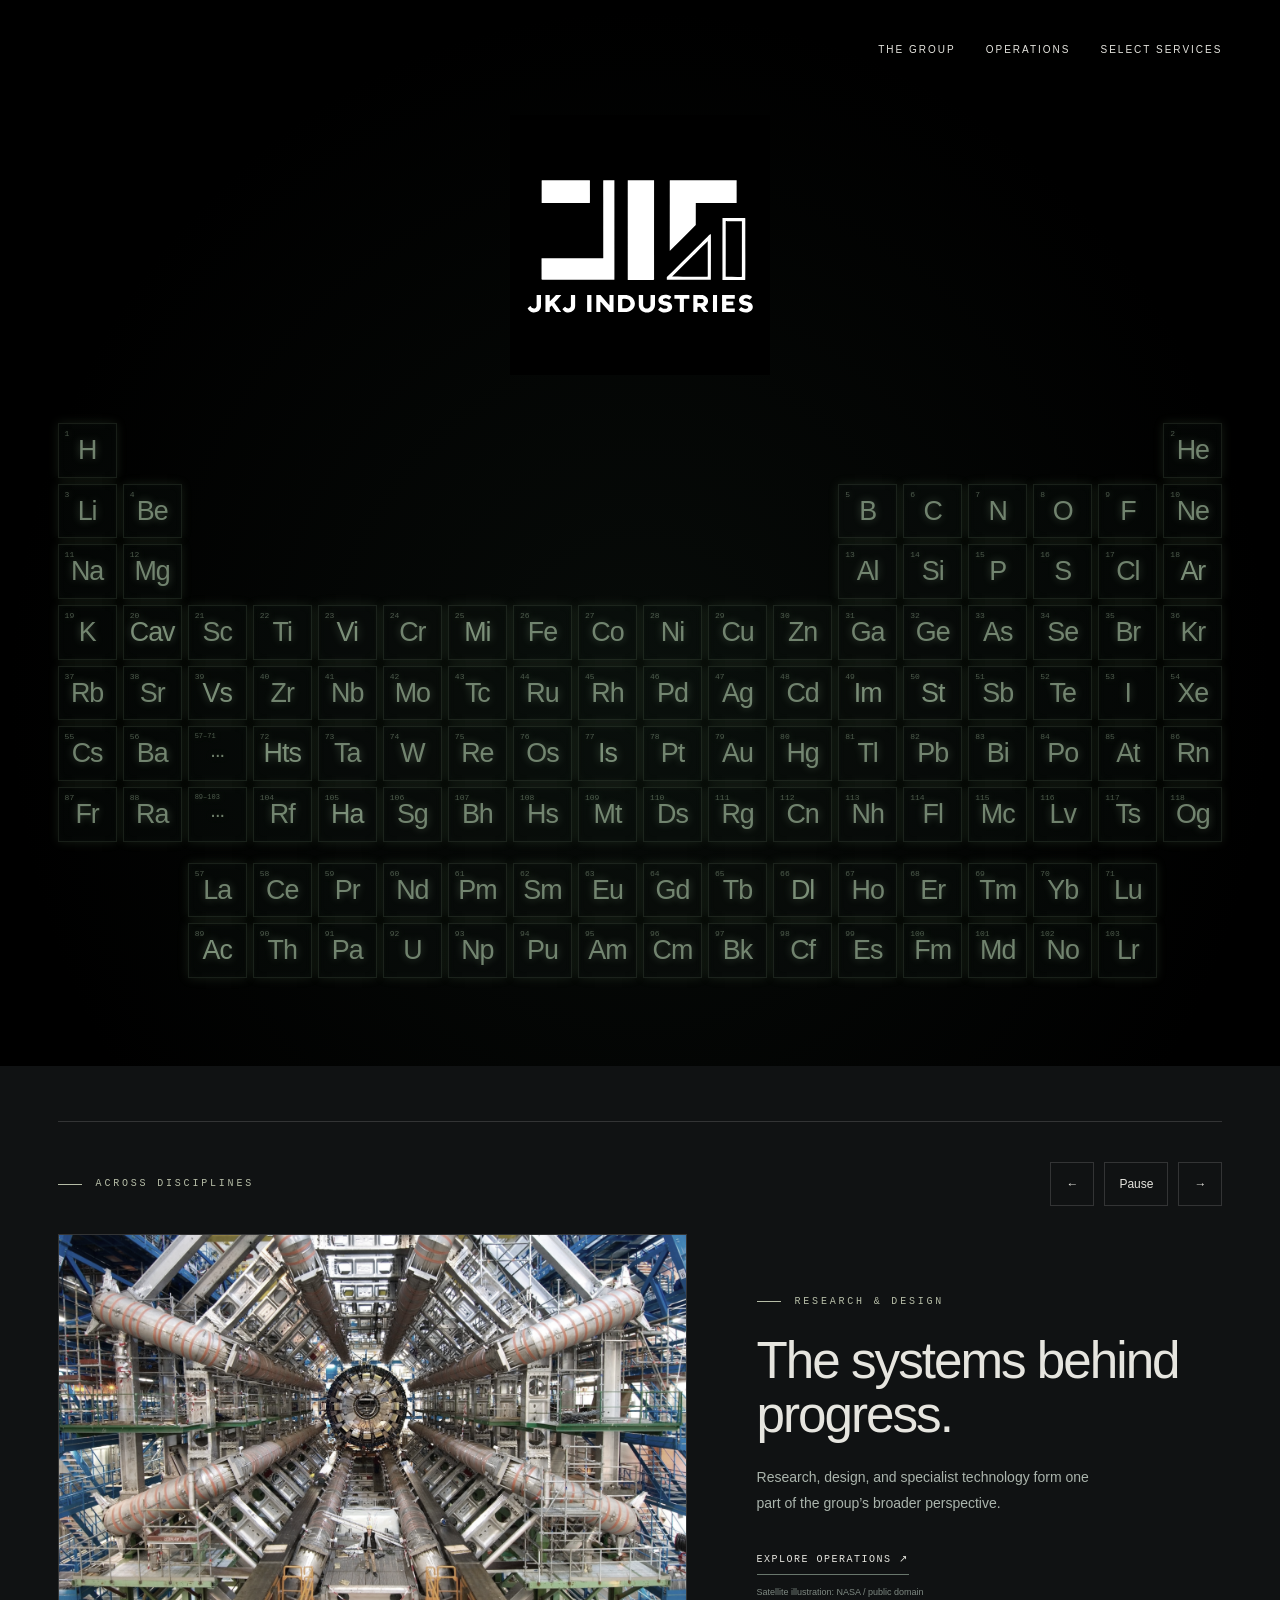
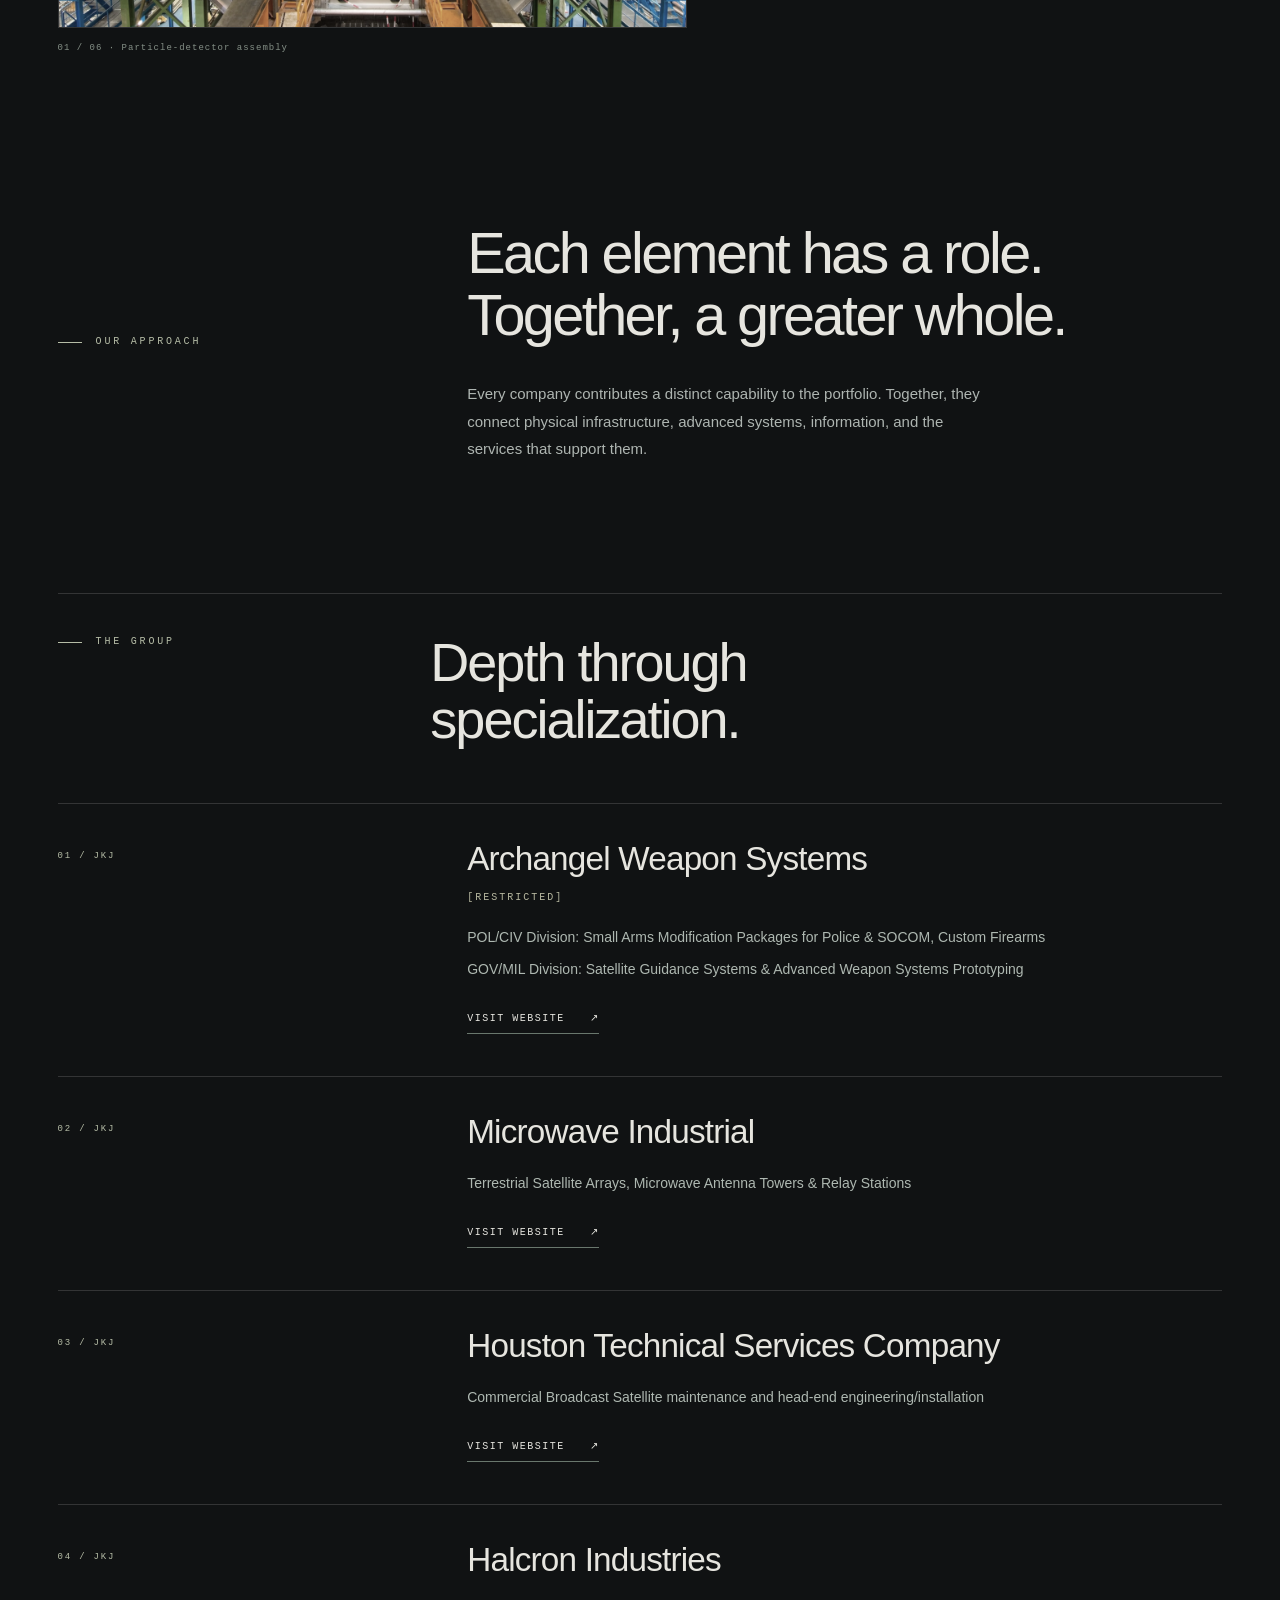
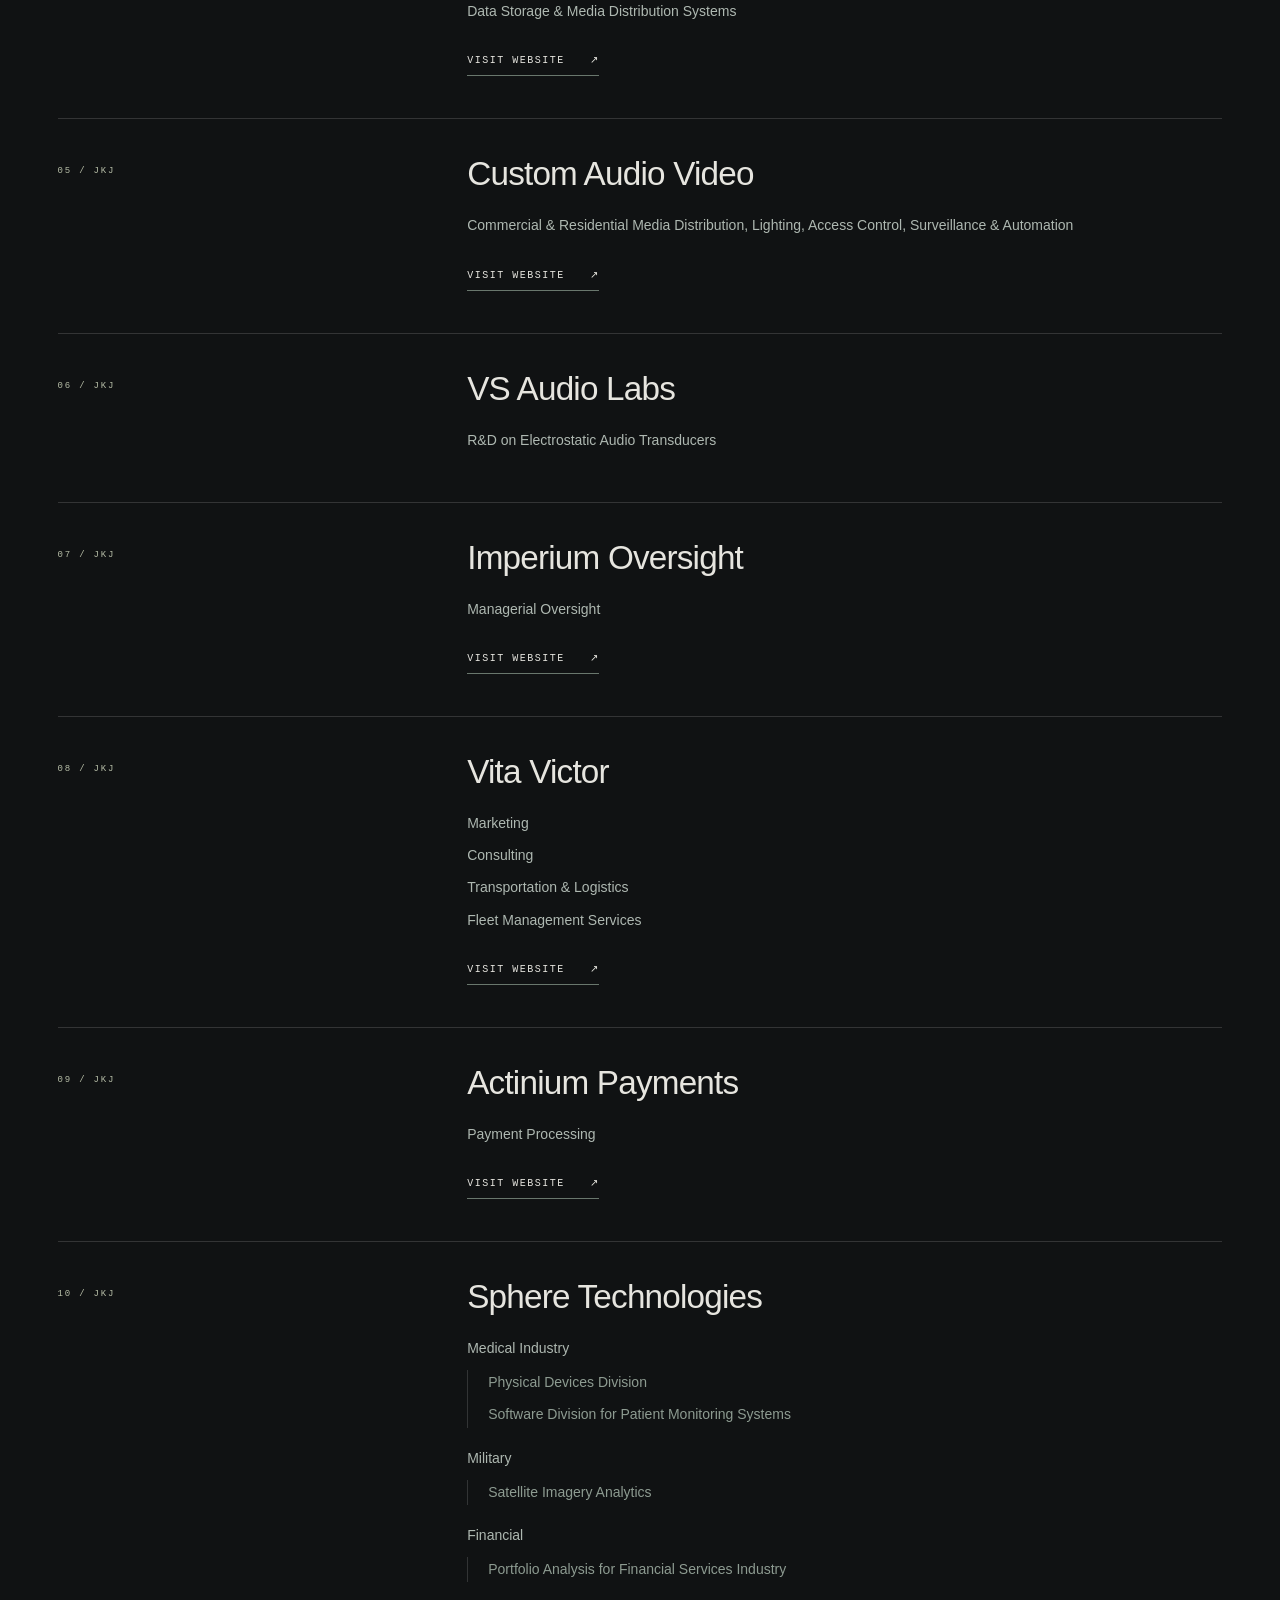
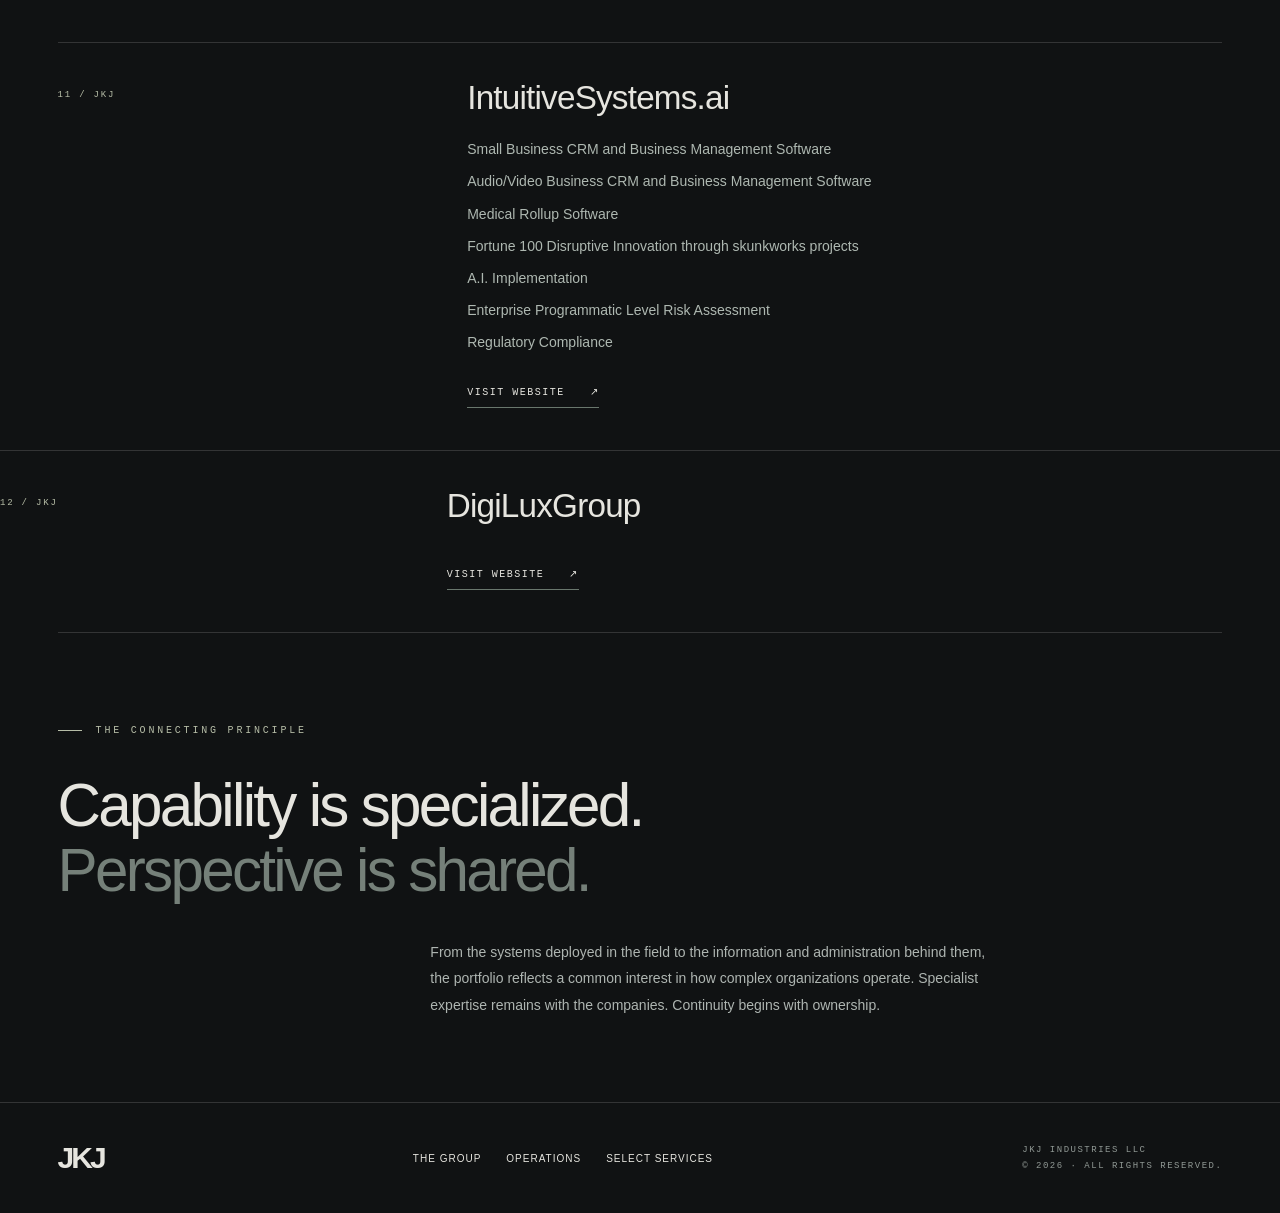
==== commit b7726a48: "Match DigiLux website link styling" ====
--- a/index.html
+++ b/index.html
@@ -11,6 +11,6 @@
 <section class="directory-entry" id="actinium-payments" aria-labelledby="title-actinium-payments"><div class="sector">09 / JKJ</div><div><h3 id="title-actinium-payments">Actinium Payments</h3><ul class="capabilities"><li>Payment Processing</li></ul><a class="subsidiary-link" href="https://actiniumpayments.com/" target="_blank" rel="noopener">Visit website <span aria-hidden="true">↗</span></a></div></section>
 <section class="directory-entry" id="sphere-technologies" aria-labelledby="title-sphere-technologies"><div class="sector">10 / JKJ</div><div><h3 id="title-sphere-technologies">Sphere Technologies</h3><ul class="capabilities"><li>Medical Industry<ul class="capabilities"><li>Physical Devices Division</li><li>Software Division for Patient Monitoring Systems</li></ul></li><li>Military<ul class="capabilities"><li>Satellite Imagery Analytics</li></ul></li><li>Financial<ul class="capabilities"><li>Portfolio Analysis for Financial Services Industry</li></ul></li></ul></div></section>
 <section class="directory-entry" id="intuitivesystems-ai" aria-labelledby="title-intuitivesystems-ai"><div class="sector">11 / JKJ</div><div><h3 id="title-intuitivesystems-ai">IntuitiveSystems.ai</h3><ul class="capabilities"><li>Small Business CRM and Business Management Software</li><li>Audio/Video Business CRM and Business Management Software</li><li>Medical Rollup Software</li><li>Fortune 100 Disruptive Innovation through skunkworks projects</li><li>A.I. Implementation</li><li>Enterprise Programmatic Level Risk Assessment</li><li>Regulatory Compliance</li></ul><a class="subsidiary-link" href="https://intuitivesystems.ai/" target="_blank" rel="noopener">Visit website <span aria-hidden="true">↗</span></a></div></section></section>
-<section class="directory-entry" id="digilux-group" aria-labelledby="title-digilux-group"><div class="sector">12 / JKJ</div><div><h3 id="title-digilux-group">DigiLuxGroup</h3><a href="https://www.digiluxgroup.com/" target="_blank" rel="noopener noreferrer">Visit website <span>↗</span></a></div></section><section class="perspective"><div class="eyebrow">The connecting principle</div><h2>Capability is specialized.<br><span>Perspective is shared.</span></h2><p>From the systems deployed in the field to the information and administration behind them, the portfolio reflects a common interest in how complex organizations operate.  Specialist expertise remains with the companies.  Continuity begins with ownership.</p></section>
+<section class="directory-entry" id="digilux-group" aria-labelledby="title-digilux-group"><div class="sector">12 / JKJ</div><div><h3 id="title-digilux-group">DigiLuxGroup</h3><a class="subsidiary-link" href="https://www.digiluxgroup.com/" target="_blank" rel="noopener noreferrer">Visit website <span aria-hidden="true">↗</span></a></div></section><section class="perspective"><div class="eyebrow">The connecting principle</div><h2>Capability is specialized.<br><span>Perspective is shared.</span></h2><p>From the systems deployed in the field to the information and administration behind them, the portfolio reflects a common interest in how complex organizations operate.  Specialist expertise remains with the companies.  Continuity begins with ownership.</p></section>
 
 </main><dialog id="company-dialog" aria-labelledby="company-name"><button class="dialog-close" aria-label="Close company details">Close ×</button><div class="eyebrow">An element of JKJ</div><div id="company-content"></div></dialog><footer><a class="footer-brand" href="index.html" aria-label="JKJ home">JKJ</a><nav class="footer-nav" aria-label="Footer navigation"><a href="index.html#portfolio">The group</a><a href="about.html">Operations</a><a href="services.html">Select Services</a></nav><div class="micro">JKJ Industries LLC<br>© 2026 · All rights reserved.</div></footer><script src="gallery.js" defer></script><script src="elements.js" defer></script></body></html>
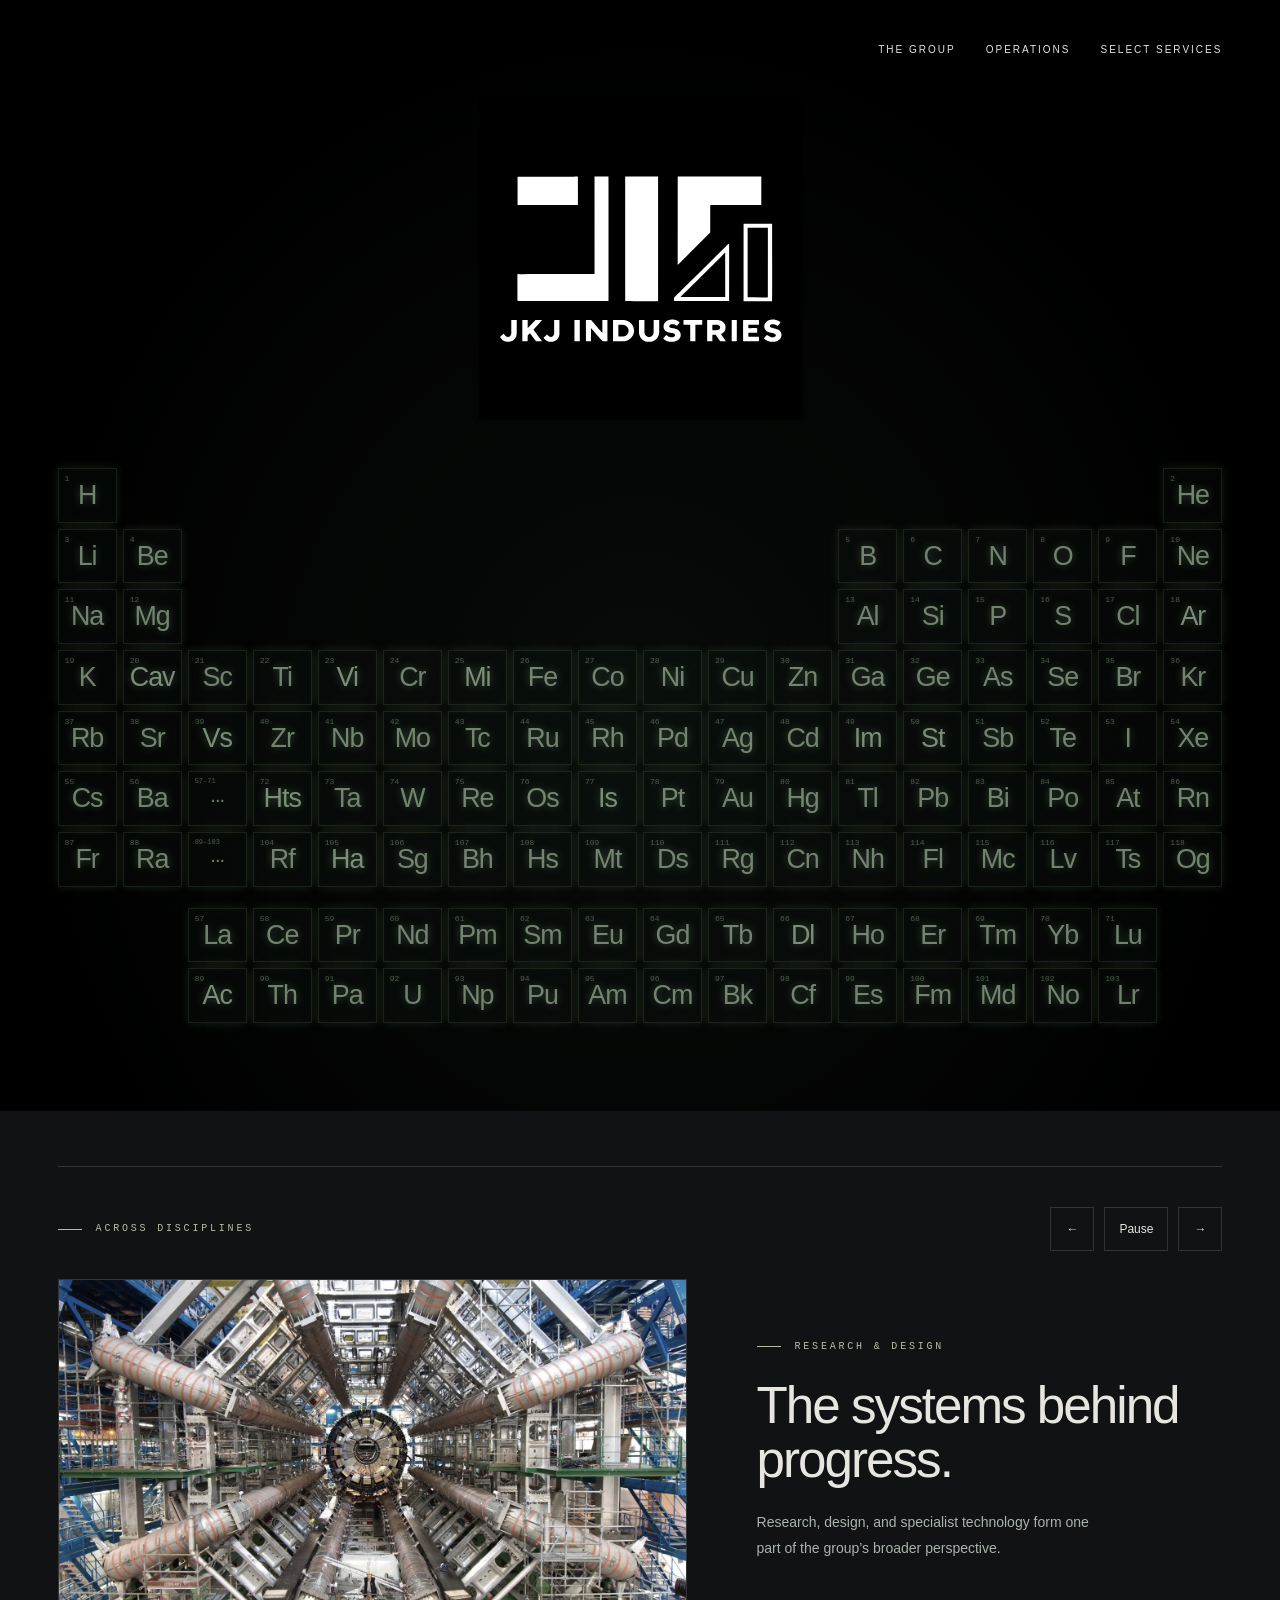
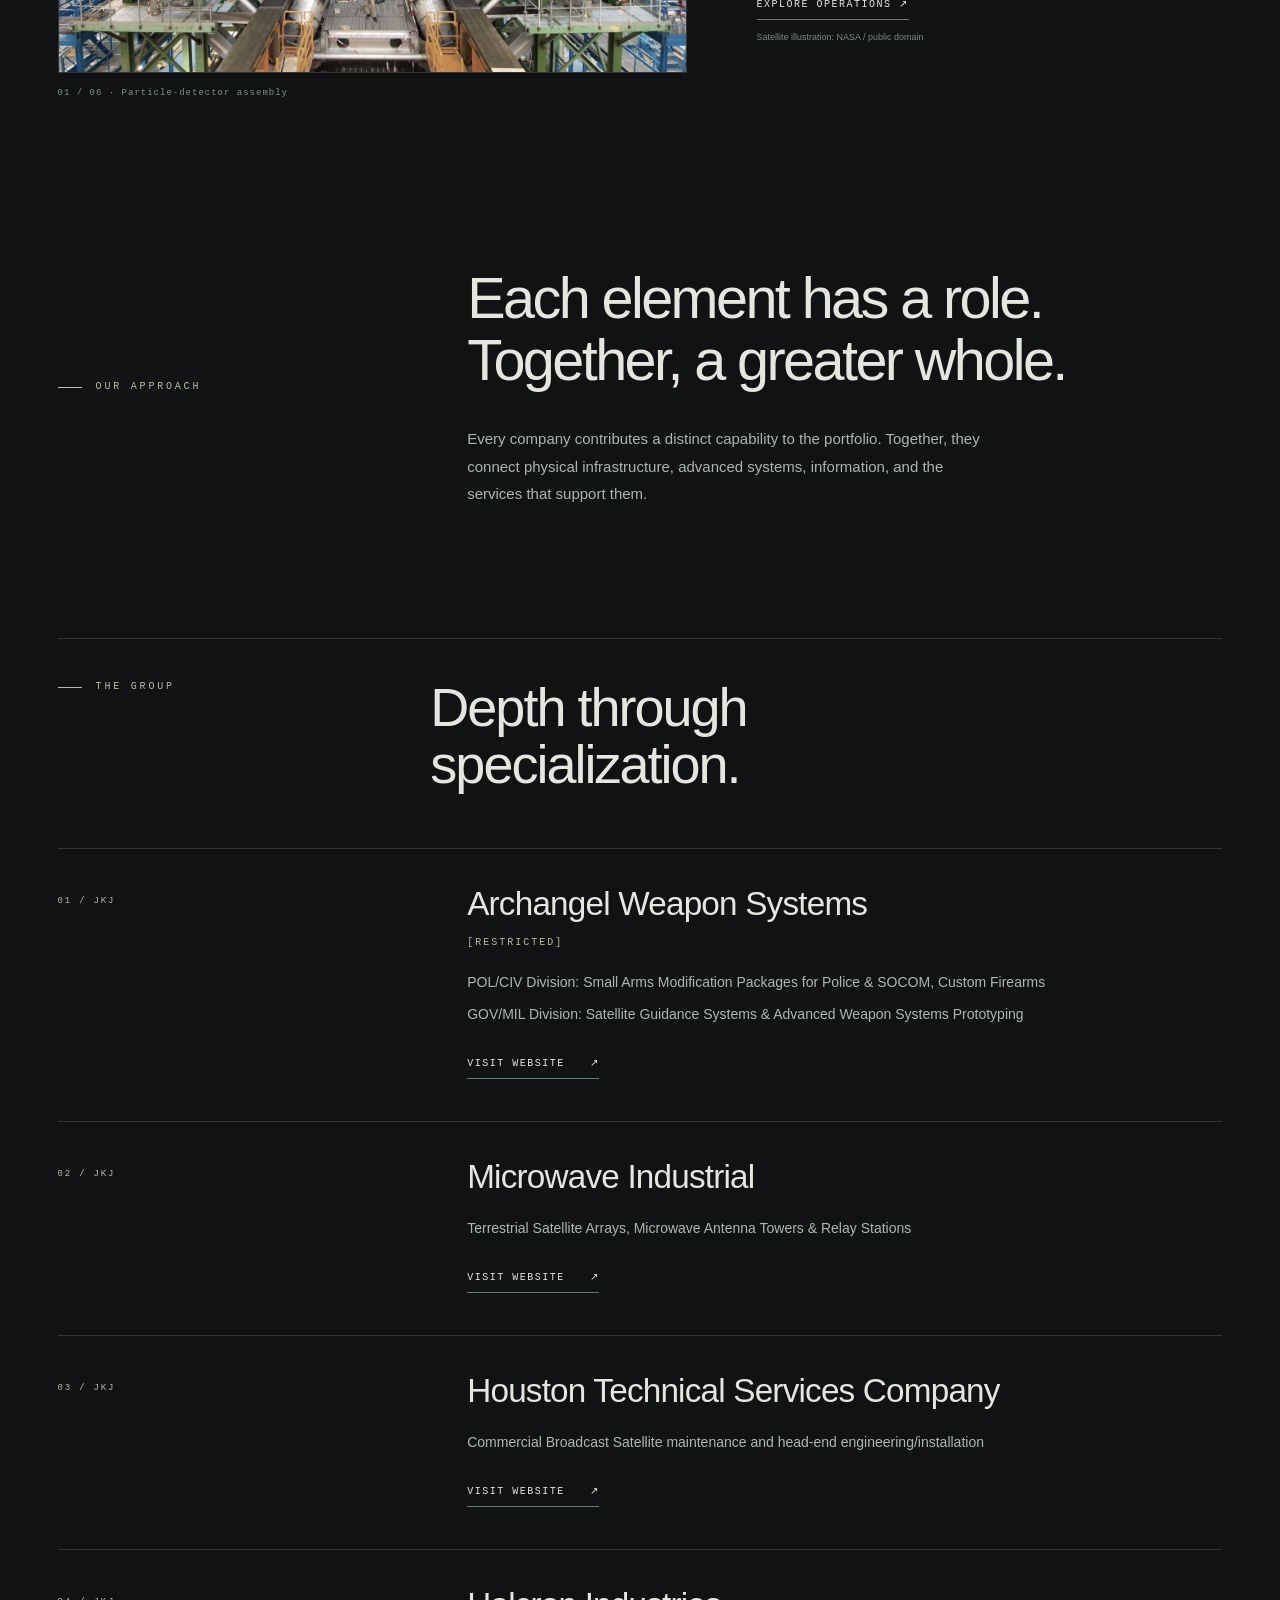
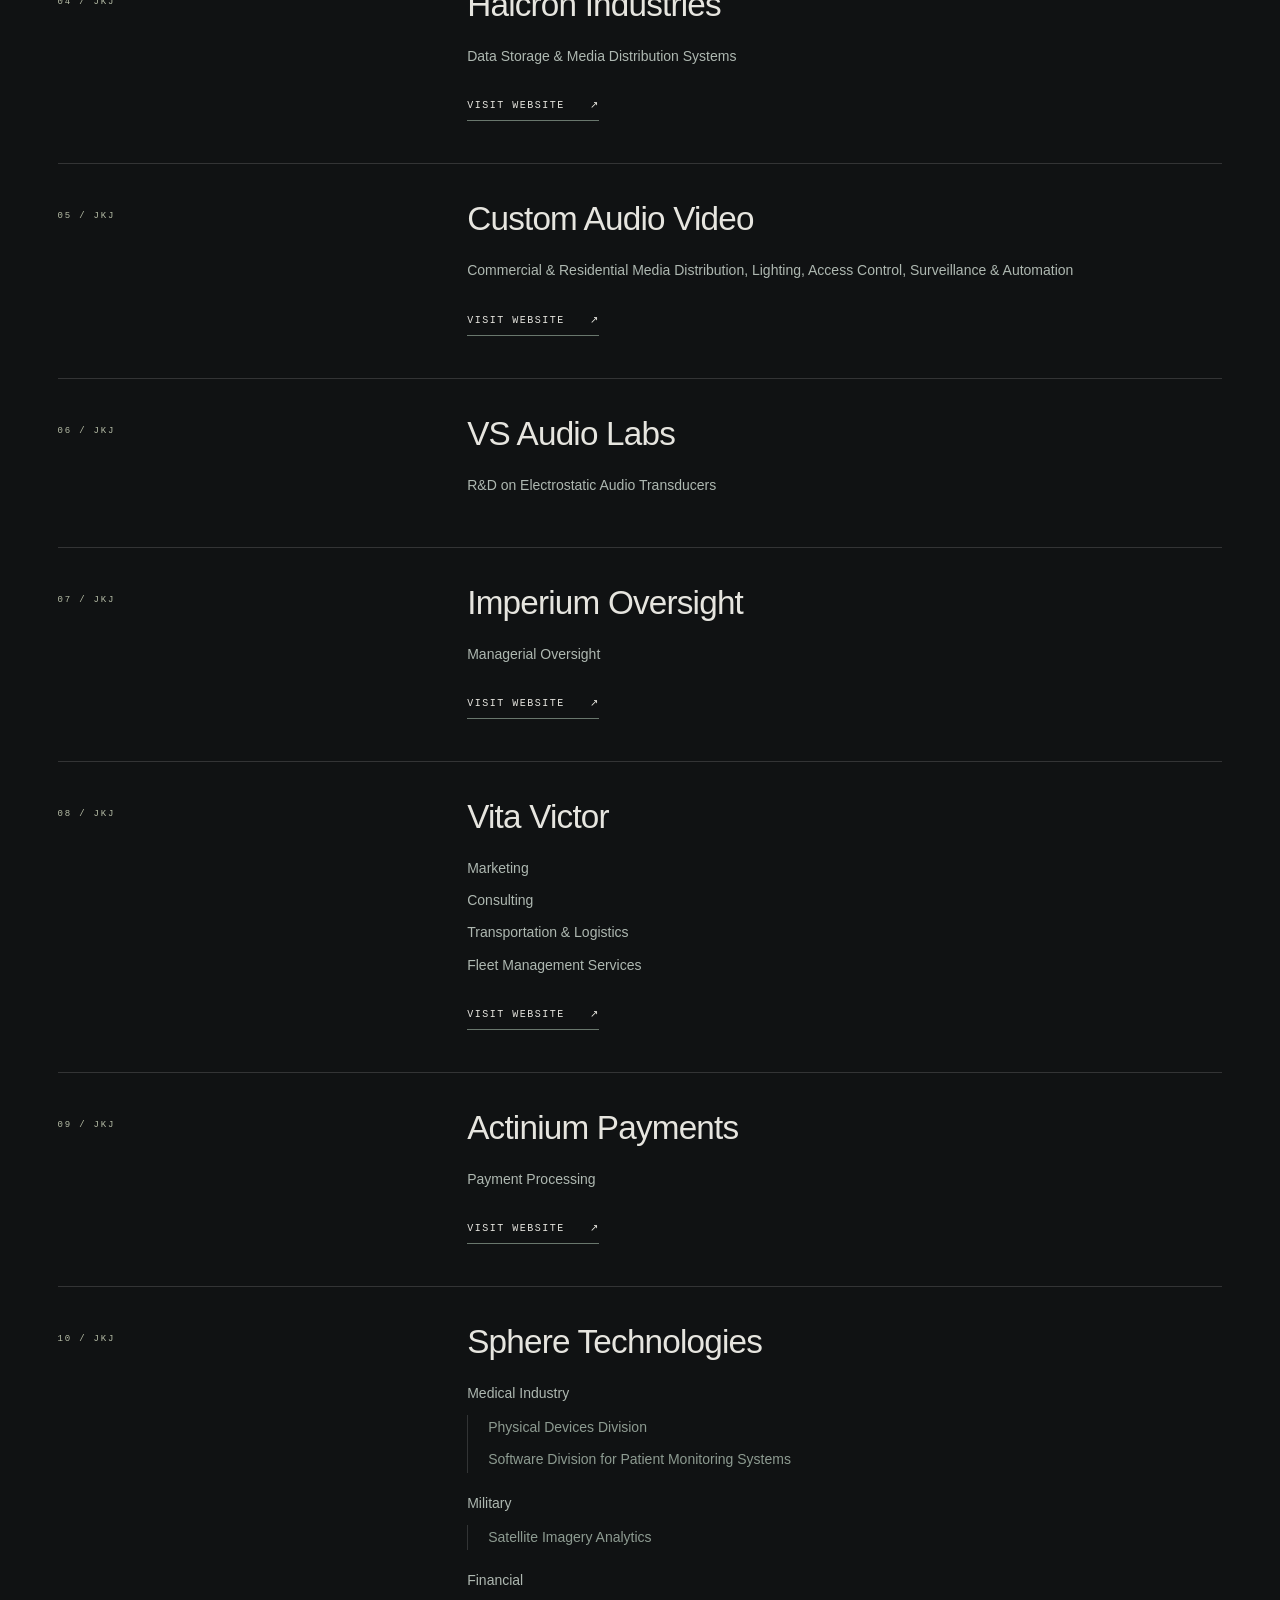
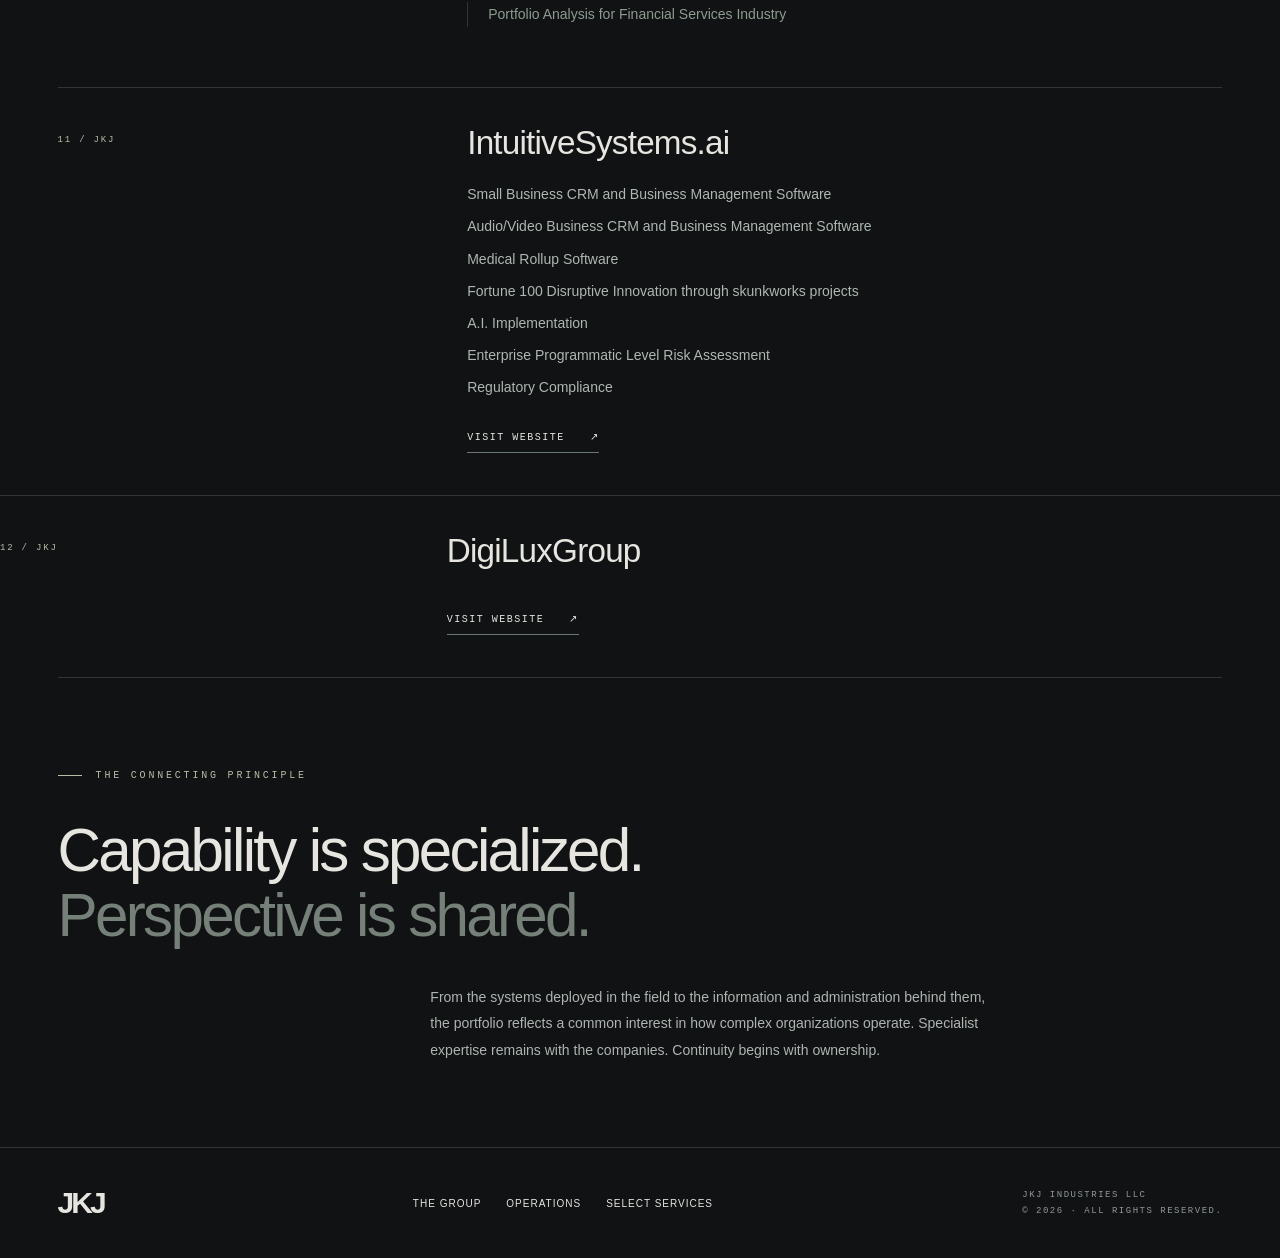
==== commit 93365fe2: "Refresh cached logo layout styles" ====
--- a/index.html
+++ b/index.html
@@ -1,4 +1,4 @@
-<!doctype html><html lang="en"><head><meta charset="utf-8"><meta name="viewport" content="width=device-width,initial-scale=1"><meta name="theme-color" content="#101213"><meta name="description" content="JKJ Industries — specialist enterprises under common ownership."><title>Independent. By design. — JKJ</title><link rel="stylesheet" href="styles.css"><link rel="stylesheet" href="elements.css"></head><body class="element-home"><header><a class="brand" href="index.html" aria-label="JKJ home">JKJ<small>INDUSTRIES</small></a><nav class="nav" aria-label="Main navigation"><a href="index.html#portfolio">The group</a><a href="about.html">Operations</a><a href="services.html">Select Services</a></nav></header><main><section class="elements-hero" aria-label="JKJ portfolio"><a class="central-brand" href="index.html" aria-label="JKJ Industries home"><img src="jkj-logo.svg" alt="JKJ Industries"></a><div class="table-scroll" role="region" aria-label="Interactive portfolio periodic table" tabindex="0"><div class="element-table"><div class="element ghost" style="grid-row:1;grid-column:1" aria-hidden="true"><small>1</small><span>H</span></div><div class="element ghost" style="grid-row:1;grid-column:18" aria-hidden="true"><small>2</small><span>He</span></div><div class="element ghost" style="grid-row:2;grid-column:1" aria-hidden="true"><small>3</small><span>Li</span></div><div class="element ghost" style="grid-row:2;grid-column:2" aria-hidden="true"><small>4</small><span>Be</span></div><div class="element ghost" style="grid-row:2;grid-column:13" aria-hidden="true"><small>5</small><span>B</span></div><div class="element ghost" style="grid-row:2;grid-column:14" aria-hidden="true"><small>6</small><span>C</span></div><div class="element ghost" style="grid-row:2;grid-column:15" aria-hidden="true"><small>7</small><span>N</span></div><div class="element ghost" style="grid-row:2;grid-column:16" aria-hidden="true"><small>8</small><span>O</span></div><div class="element ghost" style="grid-row:2;grid-column:17" aria-hidden="true"><small>9</small><span>F</span></div><div class="element ghost" style="grid-row:2;grid-column:18" aria-hidden="true"><small>10</small><span>Ne</span></div><div class="element ghost" style="grid-row:3;grid-column:1" aria-hidden="true"><small>11</small><span>Na</span></div><div class="element ghost" style="grid-row:3;grid-column:2" aria-hidden="true"><small>12</small><span>Mg</span></div><div class="element ghost" style="grid-row:3;grid-column:13" aria-hidden="true"><small>13</small><span>Al</span></div><div class="element ghost" style="grid-row:3;grid-column:14" aria-hidden="true"><small>14</small><span>Si</span></div><div class="element ghost" style="grid-row:3;grid-column:15" aria-hidden="true"><small>15</small><span>P</span></div><div class="element ghost" style="grid-row:3;grid-column:16" aria-hidden="true"><small>16</small><span>S</span></div><div class="element ghost" style="grid-row:3;grid-column:17" aria-hidden="true"><small>17</small><span>Cl</span></div><button class="element company" style="grid-row:3;grid-column:18" data-company="archangel-weapon-systems" aria-label="Explore Archangel Weapon Systems" aria-haspopup="dialog"><small>18</small><span>Ar</span></button><div class="element ghost" style="grid-row:4;grid-column:1" aria-hidden="true"><small>19</small><span>K</span></div><button class="element company" style="grid-row:4;grid-column:2" data-company="custom-audio-video" aria-label="Explore Custom Audio Video" aria-haspopup="dialog"><small>20</small><span>Cav</span></button><div class="element ghost" style="grid-row:4;grid-column:3" aria-hidden="true"><small>21</small><span>Sc</span></div><div class="element ghost" style="grid-row:4;grid-column:4" aria-hidden="true"><small>22</small><span>Ti</span></div><button class="element company" style="grid-row:4;grid-column:5" data-company="vita-victor" aria-label="Explore Vita Victor" aria-haspopup="dialog"><small>23</small><span>Vi</span></button><div class="element ghost" style="grid-row:4;grid-column:6" aria-hidden="true"><small>24</small><span>Cr</span></div><button class="element company" style="grid-row:4;grid-column:7" data-company="microwave-industrial" aria-label="Explore Microwave Industrial" aria-haspopup="dialog"><small>25</small><span>Mi</span></button><div class="element ghost" style="grid-row:4;grid-column:8" aria-hidden="true"><small>26</small><span>Fe</span></div><div class="element ghost" style="grid-row:4;grid-column:9" aria-hidden="true"><small>27</small><span>Co</span></div><div class="element ghost" style="grid-row:4;grid-column:10" aria-hidden="true"><small>28</small><span>Ni</span></div><div class="element ghost" style="grid-row:4;grid-column:11" aria-hidden="true"><small>29</small><span>Cu</span></div><div class="element ghost" style="grid-row:4;grid-column:12" aria-hidden="true"><small>30</small><span>Zn</span></div><div class="element ghost" style="grid-row:4;grid-column:13" aria-hidden="true"><small>31</small><span>Ga</span></div><div class="element ghost" style="grid-row:4;grid-column:14" aria-hidden="true"><small>32</small><span>Ge</span></div><div class="element ghost" style="grid-row:4;grid-column:15" aria-hidden="true"><small>33</small><span>As</span></div><div class="element ghost" style="grid-row:4;grid-column:16" aria-hidden="true"><small>34</small><span>Se</span></div><div class="element ghost" style="grid-row:4;grid-column:17" aria-hidden="true"><small>35</small><span>Br</span></div><div class="element ghost" style="grid-row:4;grid-column:18" aria-hidden="true"><small>36</small><span>Kr</span></div><div class="element ghost" style="grid-row:5;grid-column:1" aria-hidden="true"><small>37</small><span>Rb</span></div><div class="element ghost" style="grid-row:5;grid-column:2" aria-hidden="true"><small>38</small><span>Sr</span></div><button class="element company" style="grid-row:5;grid-column:3" data-company="vs-audio-labs" aria-label="Explore VS Audio Labs" aria-haspopup="dialog"><small>39</small><span>Vs</span></button><div class="element ghost" style="grid-row:5;grid-column:4" aria-hidden="true"><small>40</small><span>Zr</span></div><div class="element ghost" style="grid-row:5;grid-column:5" aria-hidden="true"><small>41</small><span>Nb</span></div><div class="element ghost" style="grid-row:5;grid-column:6" aria-hidden="true"><small>42</small><span>Mo</span></div><div class="element ghost" style="grid-row:5;grid-column:7" aria-hidden="true"><small>43</small><span>Tc</span></div><div class="element ghost" style="grid-row:5;grid-column:8" aria-hidden="true"><small>44</small><span>Ru</span></div><div class="element ghost" style="grid-row:5;grid-column:9" aria-hidden="true"><small>45</small><span>Rh</span></div><div class="element ghost" style="grid-row:5;grid-column:10" aria-hidden="true"><small>46</small><span>Pd</span></div><div class="element ghost" style="grid-row:5;grid-column:11" aria-hidden="true"><small>47</small><span>Ag</span></div><div class="element ghost" style="grid-row:5;grid-column:12" aria-hidden="true"><small>48</small><span>Cd</span></div><button class="element company" style="grid-row:5;grid-column:13" data-company="imperium-oversight" aria-label="Explore Imperium Oversight" aria-haspopup="dialog"><small>49</small><span>Im</span></button><button class="element company" style="grid-row:5;grid-column:14" data-company="sphere-technologies" aria-label="Explore Sphere Technologies" aria-haspopup="dialog"><small>50</small><span>St</span></button><div class="element ghost" style="grid-row:5;grid-column:15" aria-hidden="true"><small>51</small><span>Sb</span></div><div class="element ghost" style="grid-row:5;grid-column:16" aria-hidden="true"><small>52</small><span>Te</span></div><div class="element ghost" style="grid-row:5;grid-column:17" aria-hidden="true"><small>53</small><span>I</span></div><div class="element ghost" style="grid-row:5;grid-column:18" aria-hidden="true"><small>54</small><span>Xe</span></div><div class="element ghost" style="grid-row:6;grid-column:1" aria-hidden="true"><small>55</small><span>Cs</span></div><div class="element ghost" style="grid-row:6;grid-column:2" aria-hidden="true"><small>56</small><span>Ba</span></div><div class="element ghost" style="grid-row:8;grid-column:3" aria-hidden="true"><small>57</small><span>La</span></div><div class="element ghost" style="grid-row:8;grid-column:4" aria-hidden="true"><small>58</small><span>Ce</span></div><div class="element ghost" style="grid-row:8;grid-column:5" aria-hidden="true"><small>59</small><span>Pr</span></div><div class="element ghost" style="grid-row:8;grid-column:6" aria-hidden="true"><small>60</small><span>Nd</span></div><div class="element ghost" style="grid-row:8;grid-column:7" aria-hidden="true"><small>61</small><span>Pm</span></div><div class="element ghost" style="grid-row:8;grid-column:8" aria-hidden="true"><small>62</small><span>Sm</span></div><div class="element ghost" style="grid-row:8;grid-column:9" aria-hidden="true"><small>63</small><span>Eu</span></div><div class="element ghost" style="grid-row:8;grid-column:10" aria-hidden="true"><small>64</small><span>Gd</span></div><div class="element ghost" style="grid-row:8;grid-column:11" aria-hidden="true"><small>65</small><span>Tb</span></div><button class="element company" style="grid-row:8;grid-column:12" data-company="digilux-group" aria-label="Explore DigiLux Group" aria-haspopup="dialog"><small>66</small><span>Dl</span></button><div class="element ghost" style="grid-row:8;grid-column:13" aria-hidden="true"><small>67</small><span>Ho</span></div><div class="element ghost" style="grid-row:8;grid-column:14" aria-hidden="true"><small>68</small><span>Er</span></div><div class="element ghost" style="grid-row:8;grid-column:15" aria-hidden="true"><small>69</small><span>Tm</span></div><div class="element ghost" style="grid-row:8;grid-column:16" aria-hidden="true"><small>70</small><span>Yb</span></div><div class="element ghost" style="grid-row:8;grid-column:17" aria-hidden="true"><small>71</small><span>Lu</span></div><button class="element company" style="grid-row:6;grid-column:4" data-company="houston-technical-services-company" aria-label="Explore Houston Technical Services Company" aria-haspopup="dialog"><small>72</small><span>Hts</span></button><div class="element ghost" style="grid-row:6;grid-column:5" aria-hidden="true"><small>73</small><span>Ta</span></div><div class="element ghost" style="grid-row:6;grid-column:6" aria-hidden="true"><small>74</small><span>W</span></div><div class="element ghost" style="grid-row:6;grid-column:7" aria-hidden="true"><small>75</small><span>Re</span></div><div class="element ghost" style="grid-row:6;grid-column:8" aria-hidden="true"><small>76</small><span>Os</span></div><button class="element company" style="grid-row:6;grid-column:9" data-company="intuitivesystems-ai" aria-label="Explore Intuitive Systems" aria-haspopup="dialog"><small>77</small><span>Is</span></button><div class="element ghost" style="grid-row:6;grid-column:10" aria-hidden="true"><small>78</small><span>Pt</span></div><div class="element ghost" style="grid-row:6;grid-column:11" aria-hidden="true"><small>79</small><span>Au</span></div><div class="element ghost" style="grid-row:6;grid-column:12" aria-hidden="true"><small>80</small><span>Hg</span></div><div class="element ghost" style="grid-row:6;grid-column:13" aria-hidden="true"><small>81</small><span>Tl</span></div><div class="element ghost" style="grid-row:6;grid-column:14" aria-hidden="true"><small>82</small><span>Pb</span></div><div class="element ghost" style="grid-row:6;grid-column:15" aria-hidden="true"><small>83</small><span>Bi</span></div><div class="element ghost" style="grid-row:6;grid-column:16" aria-hidden="true"><small>84</small><span>Po</span></div><div class="element ghost" style="grid-row:6;grid-column:17" aria-hidden="true"><small>85</small><span>At</span></div><div class="element ghost" style="grid-row:6;grid-column:18" aria-hidden="true"><small>86</small><span>Rn</span></div><div class="element ghost" style="grid-row:7;grid-column:1" aria-hidden="true"><small>87</small><span>Fr</span></div><div class="element ghost" style="grid-row:7;grid-column:2" aria-hidden="true"><small>88</small><span>Ra</span></div><button class="element company" style="grid-row:9;grid-column:3" data-company="actinium-payments" aria-label="Explore Actinium Payments" aria-haspopup="dialog"><small>89</small><span>Ac</span></button><div class="element ghost" style="grid-row:9;grid-column:4" aria-hidden="true"><small>90</small><span>Th</span></div><div class="element ghost" style="grid-row:9;grid-column:5" aria-hidden="true"><small>91</small><span>Pa</span></div><div class="element ghost" style="grid-row:9;grid-column:6" aria-hidden="true"><small>92</small><span>U</span></div><div class="element ghost" style="grid-row:9;grid-column:7" aria-hidden="true"><small>93</small><span>Np</span></div><div class="element ghost" style="grid-row:9;grid-column:8" aria-hidden="true"><small>94</small><span>Pu</span></div><div class="element ghost" style="grid-row:9;grid-column:9" aria-hidden="true"><small>95</small><span>Am</span></div><div class="element ghost" style="grid-row:9;grid-column:10" aria-hidden="true"><small>96</small><span>Cm</span></div><div class="element ghost" style="grid-row:9;grid-column:11" aria-hidden="true"><small>97</small><span>Bk</span></div><div class="element ghost" style="grid-row:9;grid-column:12" aria-hidden="true"><small>98</small><span>Cf</span></div><div class="element ghost" style="grid-row:9;grid-column:13" aria-hidden="true"><small>99</small><span>Es</span></div><div class="element ghost" style="grid-row:9;grid-column:14" aria-hidden="true"><small>100</small><span>Fm</span></div><div class="element ghost" style="grid-row:9;grid-column:15" aria-hidden="true"><small>101</small><span>Md</span></div><div class="element ghost" style="grid-row:9;grid-column:16" aria-hidden="true"><small>102</small><span>No</span></div><div class="element ghost" style="grid-row:9;grid-column:17" aria-hidden="true"><small>103</small><span>Lr</span></div><div class="element ghost" style="grid-row:7;grid-column:4" aria-hidden="true"><small>104</small><span>Rf</span></div><button class="element company" style="grid-row:7;grid-column:5" data-company="halcron-industries" aria-label="Explore Halcron Industries" aria-haspopup="dialog"><small>105</small><span>Ha</span></button><div class="element ghost" style="grid-row:7;grid-column:6" aria-hidden="true"><small>106</small><span>Sg</span></div><div class="element ghost" style="grid-row:7;grid-column:7" aria-hidden="true"><small>107</small><span>Bh</span></div><div class="element ghost" style="grid-row:7;grid-column:8" aria-hidden="true"><small>108</small><span>Hs</span></div><div class="element ghost" style="grid-row:7;grid-column:9" aria-hidden="true"><small>109</small><span>Mt</span></div><div class="element ghost" style="grid-row:7;grid-column:10" aria-hidden="true"><small>110</small><span>Ds</span></div><div class="element ghost" style="grid-row:7;grid-column:11" aria-hidden="true"><small>111</small><span>Rg</span></div><div class="element ghost" style="grid-row:7;grid-column:12" aria-hidden="true"><small>112</small><span>Cn</span></div><div class="element ghost" style="grid-row:7;grid-column:13" aria-hidden="true"><small>113</small><span>Nh</span></div><div class="element ghost" style="grid-row:7;grid-column:14" aria-hidden="true"><small>114</small><span>Fl</span></div><div class="element ghost" style="grid-row:7;grid-column:15" aria-hidden="true"><small>115</small><span>Mc</span></div><div class="element ghost" style="grid-row:7;grid-column:16" aria-hidden="true"><small>116</small><span>Lv</span></div><div class="element ghost" style="grid-row:7;grid-column:17" aria-hidden="true"><small>117</small><span>Ts</span></div><div class="element ghost" style="grid-row:7;grid-column:18" aria-hidden="true"><small>118</small><span>Og</span></div><div class="element series" style="grid-row:6;grid-column:3" aria-hidden="true"><small>57–71</small><span>···</span></div><div class="element series" style="grid-row:7;grid-column:3" aria-hidden="true"><small>89–103</small><span>···</span></div></div></div></section>
+<!doctype html><html lang="en"><head><meta charset="utf-8"><meta name="viewport" content="width=device-width,initial-scale=1"><meta name="theme-color" content="#101213"><meta name="description" content="JKJ Industries — specialist enterprises under common ownership."><title>Independent. By design. — JKJ</title><link rel="stylesheet" href="styles.css"><link rel="stylesheet" href="elements.css?v=20261101-logo"></head><body class="element-home"><header><a class="brand" href="index.html" aria-label="JKJ home">JKJ<small>INDUSTRIES</small></a><nav class="nav" aria-label="Main navigation"><a href="index.html#portfolio">The group</a><a href="about.html">Operations</a><a href="services.html">Select Services</a></nav></header><main><section class="elements-hero" aria-label="JKJ portfolio"><a class="central-brand" href="index.html" aria-label="JKJ Industries home"><img src="jkj-logo.svg" alt="JKJ Industries"></a><div class="table-scroll" role="region" aria-label="Interactive portfolio periodic table" tabindex="0"><div class="element-table"><div class="element ghost" style="grid-row:1;grid-column:1" aria-hidden="true"><small>1</small><span>H</span></div><div class="element ghost" style="grid-row:1;grid-column:18" aria-hidden="true"><small>2</small><span>He</span></div><div class="element ghost" style="grid-row:2;grid-column:1" aria-hidden="true"><small>3</small><span>Li</span></div><div class="element ghost" style="grid-row:2;grid-column:2" aria-hidden="true"><small>4</small><span>Be</span></div><div class="element ghost" style="grid-row:2;grid-column:13" aria-hidden="true"><small>5</small><span>B</span></div><div class="element ghost" style="grid-row:2;grid-column:14" aria-hidden="true"><small>6</small><span>C</span></div><div class="element ghost" style="grid-row:2;grid-column:15" aria-hidden="true"><small>7</small><span>N</span></div><div class="element ghost" style="grid-row:2;grid-column:16" aria-hidden="true"><small>8</small><span>O</span></div><div class="element ghost" style="grid-row:2;grid-column:17" aria-hidden="true"><small>9</small><span>F</span></div><div class="element ghost" style="grid-row:2;grid-column:18" aria-hidden="true"><small>10</small><span>Ne</span></div><div class="element ghost" style="grid-row:3;grid-column:1" aria-hidden="true"><small>11</small><span>Na</span></div><div class="element ghost" style="grid-row:3;grid-column:2" aria-hidden="true"><small>12</small><span>Mg</span></div><div class="element ghost" style="grid-row:3;grid-column:13" aria-hidden="true"><small>13</small><span>Al</span></div><div class="element ghost" style="grid-row:3;grid-column:14" aria-hidden="true"><small>14</small><span>Si</span></div><div class="element ghost" style="grid-row:3;grid-column:15" aria-hidden="true"><small>15</small><span>P</span></div><div class="element ghost" style="grid-row:3;grid-column:16" aria-hidden="true"><small>16</small><span>S</span></div><div class="element ghost" style="grid-row:3;grid-column:17" aria-hidden="true"><small>17</small><span>Cl</span></div><button class="element company" style="grid-row:3;grid-column:18" data-company="archangel-weapon-systems" aria-label="Explore Archangel Weapon Systems" aria-haspopup="dialog"><small>18</small><span>Ar</span></button><div class="element ghost" style="grid-row:4;grid-column:1" aria-hidden="true"><small>19</small><span>K</span></div><button class="element company" style="grid-row:4;grid-column:2" data-company="custom-audio-video" aria-label="Explore Custom Audio Video" aria-haspopup="dialog"><small>20</small><span>Cav</span></button><div class="element ghost" style="grid-row:4;grid-column:3" aria-hidden="true"><small>21</small><span>Sc</span></div><div class="element ghost" style="grid-row:4;grid-column:4" aria-hidden="true"><small>22</small><span>Ti</span></div><button class="element company" style="grid-row:4;grid-column:5" data-company="vita-victor" aria-label="Explore Vita Victor" aria-haspopup="dialog"><small>23</small><span>Vi</span></button><div class="element ghost" style="grid-row:4;grid-column:6" aria-hidden="true"><small>24</small><span>Cr</span></div><button class="element company" style="grid-row:4;grid-column:7" data-company="microwave-industrial" aria-label="Explore Microwave Industrial" aria-haspopup="dialog"><small>25</small><span>Mi</span></button><div class="element ghost" style="grid-row:4;grid-column:8" aria-hidden="true"><small>26</small><span>Fe</span></div><div class="element ghost" style="grid-row:4;grid-column:9" aria-hidden="true"><small>27</small><span>Co</span></div><div class="element ghost" style="grid-row:4;grid-column:10" aria-hidden="true"><small>28</small><span>Ni</span></div><div class="element ghost" style="grid-row:4;grid-column:11" aria-hidden="true"><small>29</small><span>Cu</span></div><div class="element ghost" style="grid-row:4;grid-column:12" aria-hidden="true"><small>30</small><span>Zn</span></div><div class="element ghost" style="grid-row:4;grid-column:13" aria-hidden="true"><small>31</small><span>Ga</span></div><div class="element ghost" style="grid-row:4;grid-column:14" aria-hidden="true"><small>32</small><span>Ge</span></div><div class="element ghost" style="grid-row:4;grid-column:15" aria-hidden="true"><small>33</small><span>As</span></div><div class="element ghost" style="grid-row:4;grid-column:16" aria-hidden="true"><small>34</small><span>Se</span></div><div class="element ghost" style="grid-row:4;grid-column:17" aria-hidden="true"><small>35</small><span>Br</span></div><div class="element ghost" style="grid-row:4;grid-column:18" aria-hidden="true"><small>36</small><span>Kr</span></div><div class="element ghost" style="grid-row:5;grid-column:1" aria-hidden="true"><small>37</small><span>Rb</span></div><div class="element ghost" style="grid-row:5;grid-column:2" aria-hidden="true"><small>38</small><span>Sr</span></div><button class="element company" style="grid-row:5;grid-column:3" data-company="vs-audio-labs" aria-label="Explore VS Audio Labs" aria-haspopup="dialog"><small>39</small><span>Vs</span></button><div class="element ghost" style="grid-row:5;grid-column:4" aria-hidden="true"><small>40</small><span>Zr</span></div><div class="element ghost" style="grid-row:5;grid-column:5" aria-hidden="true"><small>41</small><span>Nb</span></div><div class="element ghost" style="grid-row:5;grid-column:6" aria-hidden="true"><small>42</small><span>Mo</span></div><div class="element ghost" style="grid-row:5;grid-column:7" aria-hidden="true"><small>43</small><span>Tc</span></div><div class="element ghost" style="grid-row:5;grid-column:8" aria-hidden="true"><small>44</small><span>Ru</span></div><div class="element ghost" style="grid-row:5;grid-column:9" aria-hidden="true"><small>45</small><span>Rh</span></div><div class="element ghost" style="grid-row:5;grid-column:10" aria-hidden="true"><small>46</small><span>Pd</span></div><div class="element ghost" style="grid-row:5;grid-column:11" aria-hidden="true"><small>47</small><span>Ag</span></div><div class="element ghost" style="grid-row:5;grid-column:12" aria-hidden="true"><small>48</small><span>Cd</span></div><button class="element company" style="grid-row:5;grid-column:13" data-company="imperium-oversight" aria-label="Explore Imperium Oversight" aria-haspopup="dialog"><small>49</small><span>Im</span></button><button class="element company" style="grid-row:5;grid-column:14" data-company="sphere-technologies" aria-label="Explore Sphere Technologies" aria-haspopup="dialog"><small>50</small><span>St</span></button><div class="element ghost" style="grid-row:5;grid-column:15" aria-hidden="true"><small>51</small><span>Sb</span></div><div class="element ghost" style="grid-row:5;grid-column:16" aria-hidden="true"><small>52</small><span>Te</span></div><div class="element ghost" style="grid-row:5;grid-column:17" aria-hidden="true"><small>53</small><span>I</span></div><div class="element ghost" style="grid-row:5;grid-column:18" aria-hidden="true"><small>54</small><span>Xe</span></div><div class="element ghost" style="grid-row:6;grid-column:1" aria-hidden="true"><small>55</small><span>Cs</span></div><div class="element ghost" style="grid-row:6;grid-column:2" aria-hidden="true"><small>56</small><span>Ba</span></div><div class="element ghost" style="grid-row:8;grid-column:3" aria-hidden="true"><small>57</small><span>La</span></div><div class="element ghost" style="grid-row:8;grid-column:4" aria-hidden="true"><small>58</small><span>Ce</span></div><div class="element ghost" style="grid-row:8;grid-column:5" aria-hidden="true"><small>59</small><span>Pr</span></div><div class="element ghost" style="grid-row:8;grid-column:6" aria-hidden="true"><small>60</small><span>Nd</span></div><div class="element ghost" style="grid-row:8;grid-column:7" aria-hidden="true"><small>61</small><span>Pm</span></div><div class="element ghost" style="grid-row:8;grid-column:8" aria-hidden="true"><small>62</small><span>Sm</span></div><div class="element ghost" style="grid-row:8;grid-column:9" aria-hidden="true"><small>63</small><span>Eu</span></div><div class="element ghost" style="grid-row:8;grid-column:10" aria-hidden="true"><small>64</small><span>Gd</span></div><div class="element ghost" style="grid-row:8;grid-column:11" aria-hidden="true"><small>65</small><span>Tb</span></div><button class="element company" style="grid-row:8;grid-column:12" data-company="digilux-group" aria-label="Explore DigiLux Group" aria-haspopup="dialog"><small>66</small><span>Dl</span></button><div class="element ghost" style="grid-row:8;grid-column:13" aria-hidden="true"><small>67</small><span>Ho</span></div><div class="element ghost" style="grid-row:8;grid-column:14" aria-hidden="true"><small>68</small><span>Er</span></div><div class="element ghost" style="grid-row:8;grid-column:15" aria-hidden="true"><small>69</small><span>Tm</span></div><div class="element ghost" style="grid-row:8;grid-column:16" aria-hidden="true"><small>70</small><span>Yb</span></div><div class="element ghost" style="grid-row:8;grid-column:17" aria-hidden="true"><small>71</small><span>Lu</span></div><button class="element company" style="grid-row:6;grid-column:4" data-company="houston-technical-services-company" aria-label="Explore Houston Technical Services Company" aria-haspopup="dialog"><small>72</small><span>Hts</span></button><div class="element ghost" style="grid-row:6;grid-column:5" aria-hidden="true"><small>73</small><span>Ta</span></div><div class="element ghost" style="grid-row:6;grid-column:6" aria-hidden="true"><small>74</small><span>W</span></div><div class="element ghost" style="grid-row:6;grid-column:7" aria-hidden="true"><small>75</small><span>Re</span></div><div class="element ghost" style="grid-row:6;grid-column:8" aria-hidden="true"><small>76</small><span>Os</span></div><button class="element company" style="grid-row:6;grid-column:9" data-company="intuitivesystems-ai" aria-label="Explore Intuitive Systems" aria-haspopup="dialog"><small>77</small><span>Is</span></button><div class="element ghost" style="grid-row:6;grid-column:10" aria-hidden="true"><small>78</small><span>Pt</span></div><div class="element ghost" style="grid-row:6;grid-column:11" aria-hidden="true"><small>79</small><span>Au</span></div><div class="element ghost" style="grid-row:6;grid-column:12" aria-hidden="true"><small>80</small><span>Hg</span></div><div class="element ghost" style="grid-row:6;grid-column:13" aria-hidden="true"><small>81</small><span>Tl</span></div><div class="element ghost" style="grid-row:6;grid-column:14" aria-hidden="true"><small>82</small><span>Pb</span></div><div class="element ghost" style="grid-row:6;grid-column:15" aria-hidden="true"><small>83</small><span>Bi</span></div><div class="element ghost" style="grid-row:6;grid-column:16" aria-hidden="true"><small>84</small><span>Po</span></div><div class="element ghost" style="grid-row:6;grid-column:17" aria-hidden="true"><small>85</small><span>At</span></div><div class="element ghost" style="grid-row:6;grid-column:18" aria-hidden="true"><small>86</small><span>Rn</span></div><div class="element ghost" style="grid-row:7;grid-column:1" aria-hidden="true"><small>87</small><span>Fr</span></div><div class="element ghost" style="grid-row:7;grid-column:2" aria-hidden="true"><small>88</small><span>Ra</span></div><button class="element company" style="grid-row:9;grid-column:3" data-company="actinium-payments" aria-label="Explore Actinium Payments" aria-haspopup="dialog"><small>89</small><span>Ac</span></button><div class="element ghost" style="grid-row:9;grid-column:4" aria-hidden="true"><small>90</small><span>Th</span></div><div class="element ghost" style="grid-row:9;grid-column:5" aria-hidden="true"><small>91</small><span>Pa</span></div><div class="element ghost" style="grid-row:9;grid-column:6" aria-hidden="true"><small>92</small><span>U</span></div><div class="element ghost" style="grid-row:9;grid-column:7" aria-hidden="true"><small>93</small><span>Np</span></div><div class="element ghost" style="grid-row:9;grid-column:8" aria-hidden="true"><small>94</small><span>Pu</span></div><div class="element ghost" style="grid-row:9;grid-column:9" aria-hidden="true"><small>95</small><span>Am</span></div><div class="element ghost" style="grid-row:9;grid-column:10" aria-hidden="true"><small>96</small><span>Cm</span></div><div class="element ghost" style="grid-row:9;grid-column:11" aria-hidden="true"><small>97</small><span>Bk</span></div><div class="element ghost" style="grid-row:9;grid-column:12" aria-hidden="true"><small>98</small><span>Cf</span></div><div class="element ghost" style="grid-row:9;grid-column:13" aria-hidden="true"><small>99</small><span>Es</span></div><div class="element ghost" style="grid-row:9;grid-column:14" aria-hidden="true"><small>100</small><span>Fm</span></div><div class="element ghost" style="grid-row:9;grid-column:15" aria-hidden="true"><small>101</small><span>Md</span></div><div class="element ghost" style="grid-row:9;grid-column:16" aria-hidden="true"><small>102</small><span>No</span></div><div class="element ghost" style="grid-row:9;grid-column:17" aria-hidden="true"><small>103</small><span>Lr</span></div><div class="element ghost" style="grid-row:7;grid-column:4" aria-hidden="true"><small>104</small><span>Rf</span></div><button class="element company" style="grid-row:7;grid-column:5" data-company="halcron-industries" aria-label="Explore Halcron Industries" aria-haspopup="dialog"><small>105</small><span>Ha</span></button><div class="element ghost" style="grid-row:7;grid-column:6" aria-hidden="true"><small>106</small><span>Sg</span></div><div class="element ghost" style="grid-row:7;grid-column:7" aria-hidden="true"><small>107</small><span>Bh</span></div><div class="element ghost" style="grid-row:7;grid-column:8" aria-hidden="true"><small>108</small><span>Hs</span></div><div class="element ghost" style="grid-row:7;grid-column:9" aria-hidden="true"><small>109</small><span>Mt</span></div><div class="element ghost" style="grid-row:7;grid-column:10" aria-hidden="true"><small>110</small><span>Ds</span></div><div class="element ghost" style="grid-row:7;grid-column:11" aria-hidden="true"><small>111</small><span>Rg</span></div><div class="element ghost" style="grid-row:7;grid-column:12" aria-hidden="true"><small>112</small><span>Cn</span></div><div class="element ghost" style="grid-row:7;grid-column:13" aria-hidden="true"><small>113</small><span>Nh</span></div><div class="element ghost" style="grid-row:7;grid-column:14" aria-hidden="true"><small>114</small><span>Fl</span></div><div class="element ghost" style="grid-row:7;grid-column:15" aria-hidden="true"><small>115</small><span>Mc</span></div><div class="element ghost" style="grid-row:7;grid-column:16" aria-hidden="true"><small>116</small><span>Lv</span></div><div class="element ghost" style="grid-row:7;grid-column:17" aria-hidden="true"><small>117</small><span>Ts</span></div><div class="element ghost" style="grid-row:7;grid-column:18" aria-hidden="true"><small>118</small><span>Og</span></div><div class="element series" style="grid-row:6;grid-column:3" aria-hidden="true"><small>57–71</small><span>···</span></div><div class="element series" style="grid-row:7;grid-column:3" aria-hidden="true"><small>89–103</small><span>···</span></div></div></div></section>
 <section class="gallery" aria-label="Sector imagery"><div class="gallery-top"><div class="eyebrow">Across disciplines</div><div class="gallery-controls"><button id="previous-slide" aria-label="Previous image">←</button><button id="toggle-slides" aria-label="Pause slideshow">Pause</button><button id="next-slide" aria-label="Next image">→</button></div></div><div class="gallery-layout"><figure><img id="gallery-image" class="gallery-image" src="collider.jpg" alt="Particle-detector assembly"><figcaption id="gallery-caption">01 / 06 · Particle-detector assembly</figcaption></figure><div class="gallery-copy"><div id="gallery-sector" class="eyebrow">Research &amp; design</div><h2 id="gallery-title">The systems behind progress.</h2><p id="gallery-description">Research, design, and specialist technology form one part of the group’s broader perspective.</p><a class="subsidiary-link" href="about.html">Explore operations ↗</a><div class="credit">Satellite illustration: <a href="https://www.usgs.gov/media/images/artists-depiction-tdrs-c-satellite" target="_blank" rel="noopener">NASA / public domain</a></div></div></div></section><section class="statement" id="approach" aria-labelledby="approach-title"><div class="eyebrow">Our approach</div><div><h2 id="approach-title">Each element has a role.<br>Together, a greater whole.</h2><p>Every company contributes a distinct capability to the portfolio.  Together, they connect physical infrastructure, advanced systems, information, and the services that support them.</p></div></section>
 <section class="portfolio" id="portfolio" aria-labelledby="portfolio-title"><div class="portfolio-head"><div class="eyebrow">The group</div><h2 id="portfolio-title">Depth through<br>specialization.</h2></div><section class="directory-entry" id="archangel-weapon-systems" aria-labelledby="title-archangel-weapon-systems"><div class="sector">01 / JKJ</div><div><h3 id="title-archangel-weapon-systems">Archangel Weapon Systems<span class="restriction">[RESTRICTED]</span></h3><ul class="capabilities"><li>POL/CIV Division: Small Arms Modification Packages for Police &amp; SOCOM, Custom Firearms</li><li>GOV/MIL Division: Satellite Guidance Systems &amp; Advanced Weapon Systems Prototyping</li></ul><a class="subsidiary-link" href="https://archangelweapons.com/" target="_blank" rel="noopener">Visit website <span aria-hidden="true">↗</span></a></div></section>
 <section class="directory-entry" id="microwave-industrial" aria-labelledby="title-microwave-industrial"><div class="sector">02 / JKJ</div><div><h3 id="title-microwave-industrial">Microwave Industrial</h3><ul class="capabilities"><li>Terrestrial Satellite Arrays, Microwave Antenna Towers &amp; Relay Stations</li></ul><a class="subsidiary-link" href="https://microwaveindustrial.tv/" target="_blank" rel="noopener">Visit website <span aria-hidden="true">↗</span></a></div></section>
--- a/elements.css
+++ b/elements.css
@@ -1,5 +1,5 @@
 
-.element-home header{position:absolute;justify-content:flex-end;border:0}.element-home header>.brand{display:none}.elements-hero{padding:115px 4.5% 70px;background:radial-gradient(ellipse at 50% 65%,#25392d44,transparent 70%),#0c110e}.central-brand{display:block;width:max-content;margin:0 auto 65px;text-align:center;font-size:96px;font-weight:800;line-height:1;letter-spacing:-9px;color:#e1e5dc}.central-brand small{display:block;font:9px/1.5 monospace;letter-spacing:7px;padding-left:8px;margin-top:12px}.table-scroll{overflow:auto;padding:18px 10px;margin:0 -10px}.element-table{display:grid;grid-template-columns:repeat(18,minmax(0,1fr));gap:6px;min-width:930px;max-width:1450px;margin:auto}.element{position:relative;aspect-ratio:1.08;min-width:0;padding:6px;border:1px solid #93b28e24;background:#243b2b18;color:#a0b89caa;box-shadow:0 0 10px #9dcc9120,inset 0 0 8px #9dcc9108;text-shadow:0 0 9px #c3e8b94d;font-family:Arial,Helvetica,sans-serif;text-align:center;display:flex;align-items:center;justify-content:center}.element small{position:absolute;top:5px;left:6px;font:8px monospace;color:#91a78d80}.element>span{font-size:clamp(19px,2.1vw,34px);font-weight:400;letter-spacing:-1px;line-height:1}.ghost{pointer-events:none}.company{cursor:pointer;color:#a0b89cbb;box-shadow:0 0 11px #9dcc9123,inset 0 0 9px #9dcc9109;text-shadow:0 0 10px #c3e8b955;transition:background .2s,box-shadow .2s,color .2s,border-color .2s}.company:hover,.company:focus-visible{color:#ecf4e6;border-color:#b8d8aa99;background:#4b674244;box-shadow:0 0 22px #b4de9d55;outline:1px solid #c2dcb2;outline-offset:2px;z-index:2}.element[style*="grid-row:8"]{margin-top:15px}.series>span{font-size:20px}.series small{font-size:7px}.element-home .table-caption{display:none}
-#company-dialog{background:#17201c;color:#e6e5df;border:1px solid #84967b;padding:60px;max-width:680px;width:calc(100% - 32px);max-height:85vh;box-shadow:0 30px 100px #000b}#company-dialog::backdrop{background:#060a08c9;backdrop-filter:blur(7px)}.dialog-close{display:block;margin:0 0 40px auto;background:none;color:#cbd7c2;border:1px solid #ffffff40;padding:10px 15px;cursor:pointer}#company-name{font-size:38px;font-weight:400;letter-spacing:-1px;line-height:1.1;margin:18px 0 25px}#company-content .capabilities{line-height:1.8;font-size:15px}#company-content .subsidiary-link{display:inline-block;margin-top:25px}@media(max-width:750px){.element-home header{padding-top:25px}.element-home .nav{gap:18px;font-size:9px}.elements-hero{padding:100px 5% 35px}.central-brand{font-size:76px;margin-bottom:40px}.element-table{min-width:900px;gap:5px}.element>span{font-size:24px}.table-scroll{padding-bottom:25px}#company-dialog{padding:28px}}@media(prefers-reduced-motion:reduce){.company{transition:none}}
+.element-home header{position:absolute;justify-content:flex-end;border:0}.element-home header>.brand{display:none}.elements-hero{padding:95px 4.5% 70px;background:radial-gradient(ellipse at 50% 65%,#25392d44,transparent 70%),#0c110e}.central-brand{display:block;width:max-content;margin:0 auto 65px;text-align:center;font-size:96px;font-weight:800;line-height:1;letter-spacing:-9px;color:#e1e5dc}.central-brand small{display:block;font:9px/1.5 monospace;letter-spacing:7px;padding-left:8px;margin-top:12px}.table-scroll{overflow:auto;padding:18px 10px;margin:0 -10px}.element-table{display:grid;grid-template-columns:repeat(18,minmax(0,1fr));gap:6px;min-width:930px;max-width:1450px;margin:auto}.element{position:relative;aspect-ratio:1.08;min-width:0;padding:6px;border:1px solid #93b28e24;background:#243b2b18;color:#a0b89caa;box-shadow:0 0 10px #9dcc9120,inset 0 0 8px #9dcc9108;text-shadow:0 0 9px #c3e8b94d;font-family:Arial,Helvetica,sans-serif;text-align:center;display:flex;align-items:center;justify-content:center}.element small{position:absolute;top:5px;left:6px;font:8px monospace;color:#91a78d80}.element>span{font-size:clamp(19px,2.1vw,34px);font-weight:400;letter-spacing:-1px;line-height:1}.ghost{pointer-events:none}.company{cursor:pointer;color:#a0b89cbb;box-shadow:0 0 11px #9dcc9123,inset 0 0 9px #9dcc9109;text-shadow:0 0 10px #c3e8b955;transition:background .2s,box-shadow .2s,color .2s,border-color .2s}.company:hover,.company:focus-visible{color:#ecf4e6;border-color:#b8d8aa99;background:#4b674244;box-shadow:0 0 22px #b4de9d55;outline:1px solid #c2dcb2;outline-offset:2px;z-index:2}.element[style*="grid-row:8"]{margin-top:15px}.series>span{font-size:20px}.series small{font-size:7px}.element-home .table-caption{display:none}
+#company-dialog{background:#17201c;color:#e6e5df;border:1px solid #84967b;padding:60px;max-width:680px;width:calc(100% - 32px);max-height:85vh;box-shadow:0 30px 100px #000b}#company-dialog::backdrop{background:#060a08c9;backdrop-filter:blur(7px)}.dialog-close{display:block;margin:0 0 40px auto;background:none;color:#cbd7c2;border:1px solid #ffffff40;padding:10px 15px;cursor:pointer}#company-name{font-size:38px;font-weight:400;letter-spacing:-1px;line-height:1.1;margin:18px 0 25px}#company-content .capabilities{line-height:1.8;font-size:15px}#company-content .subsidiary-link{display:inline-block;margin-top:25px}@media(max-width:750px){.element-home header{padding-top:25px}.element-home .nav{gap:18px;font-size:9px}.elements-hero{padding:85px 5% 35px}.central-brand{font-size:76px;margin-bottom:40px}.element-table{min-width:900px;gap:5px}.element>span{font-size:24px}.table-scroll{padding-bottom:25px}#company-dialog{padding:28px}}@media(prefers-reduced-motion:reduce){.company{transition:none}}
 
-.elements-hero{background:radial-gradient(ellipse at 50% 65%,#25392d33,transparent 70%),#000}.central-brand{width:260px;margin:0 auto 30px;line-height:0}.central-brand img{display:block;width:100%;height:auto}@media(max-width:750px){.central-brand{width:210px}}
+.elements-hero{background:radial-gradient(ellipse at 50% 65%,#25392d33,transparent 70%),#000}.central-brand{width:325px;margin:0 auto 30px;line-height:0}.central-brand img{display:block;width:100%;height:auto}@media(max-width:750px){.central-brand{width:262.5px}}
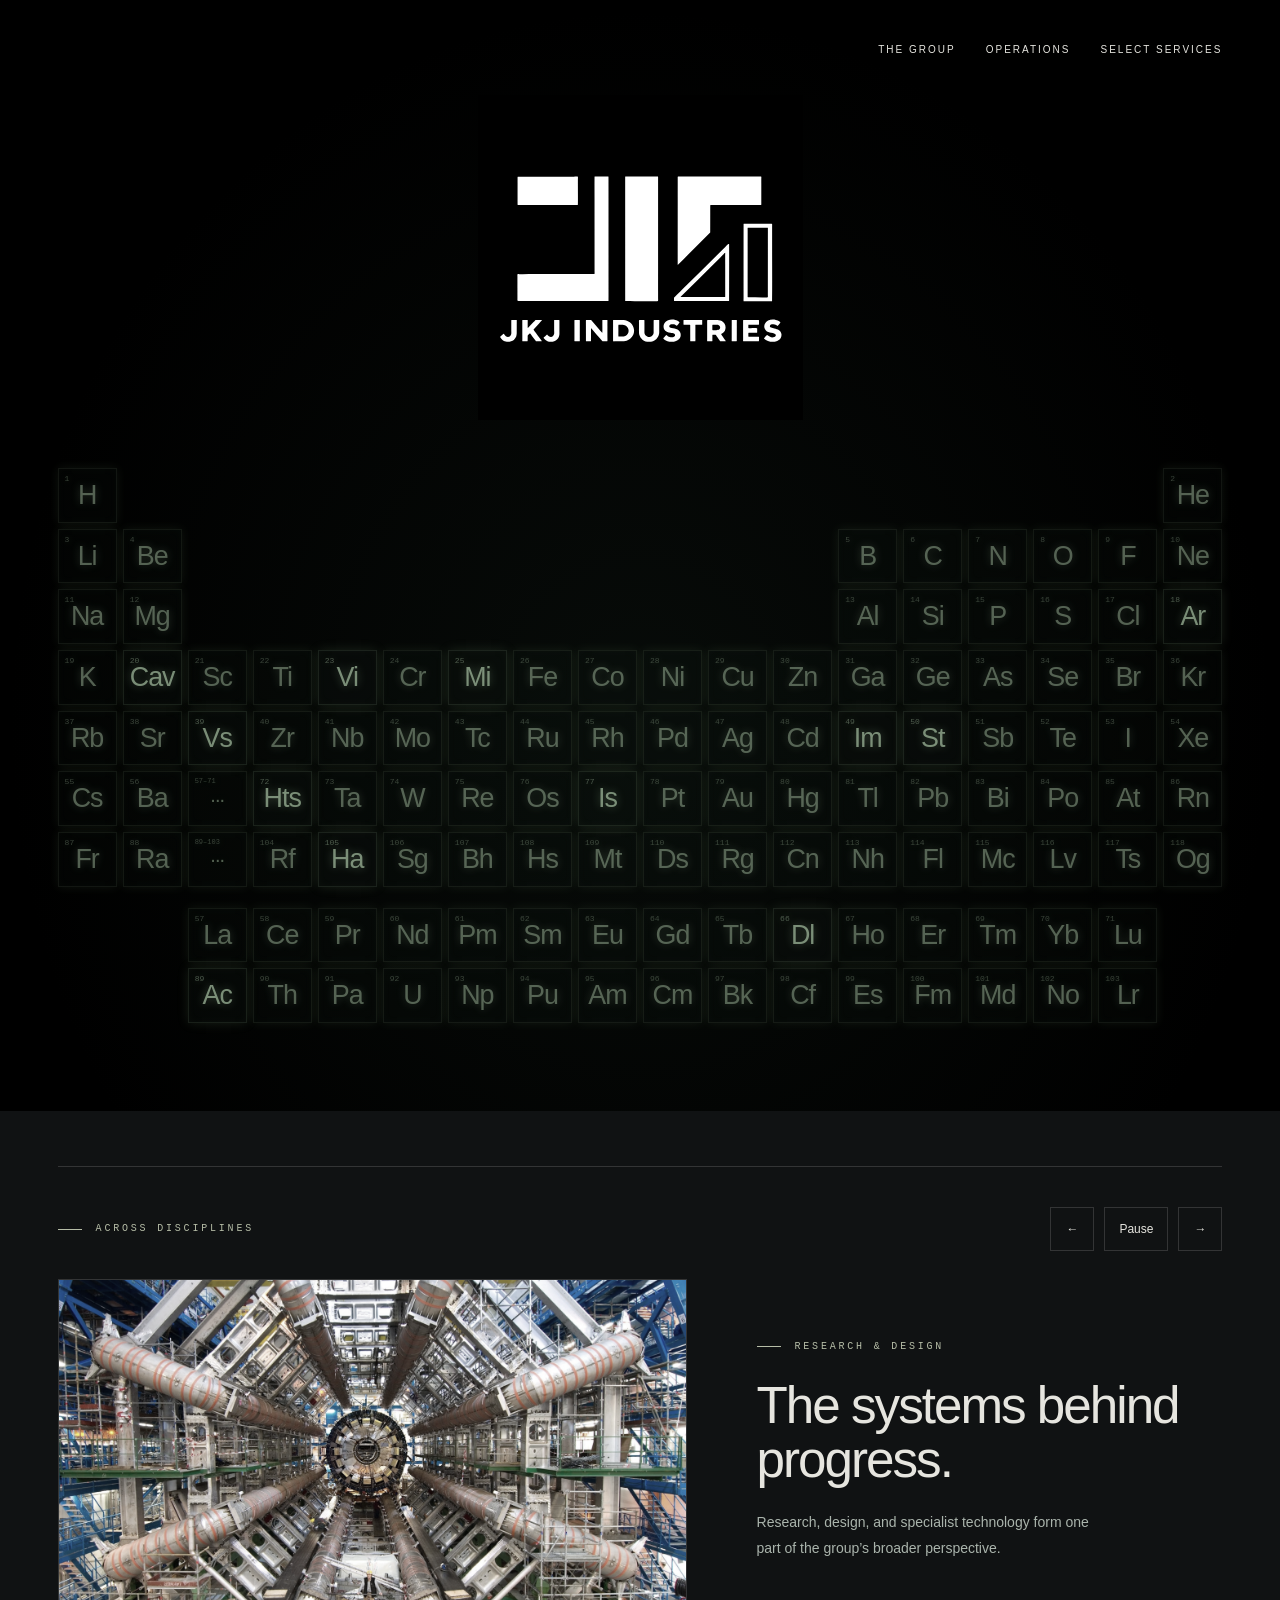
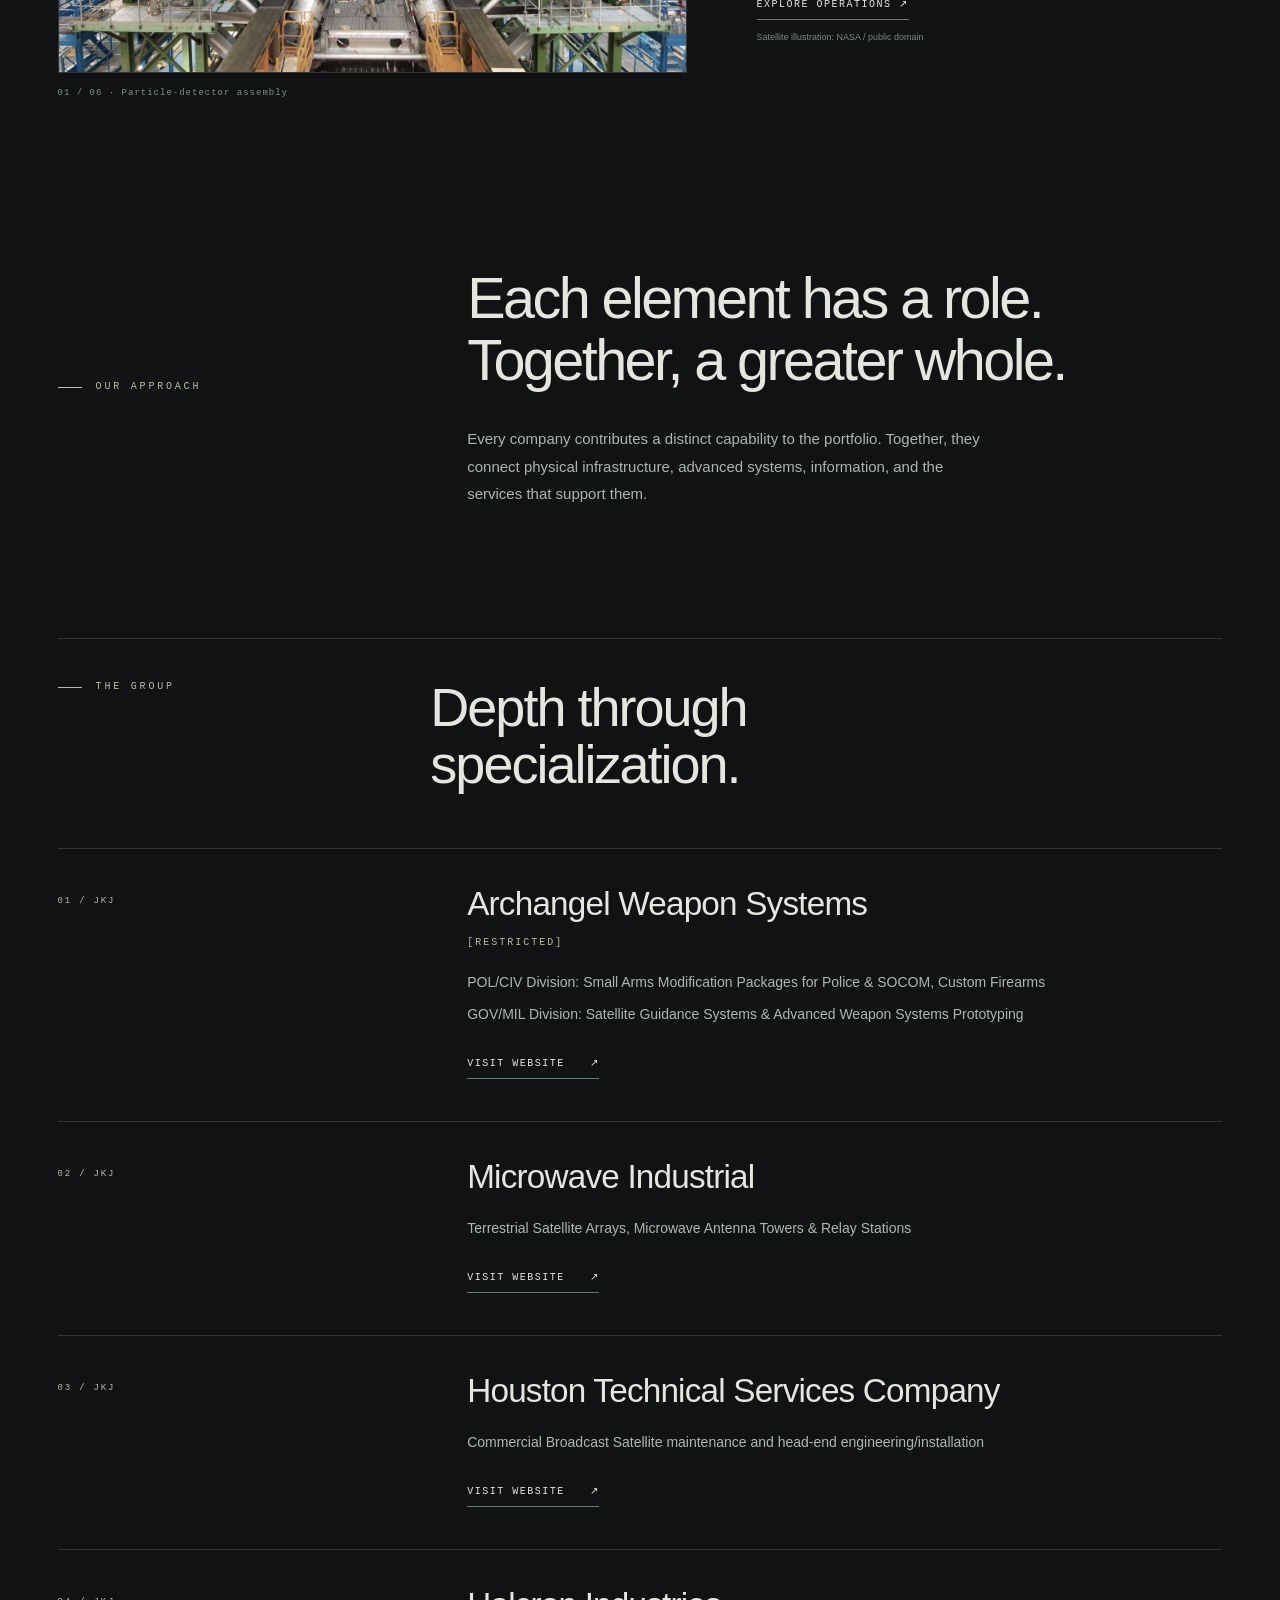
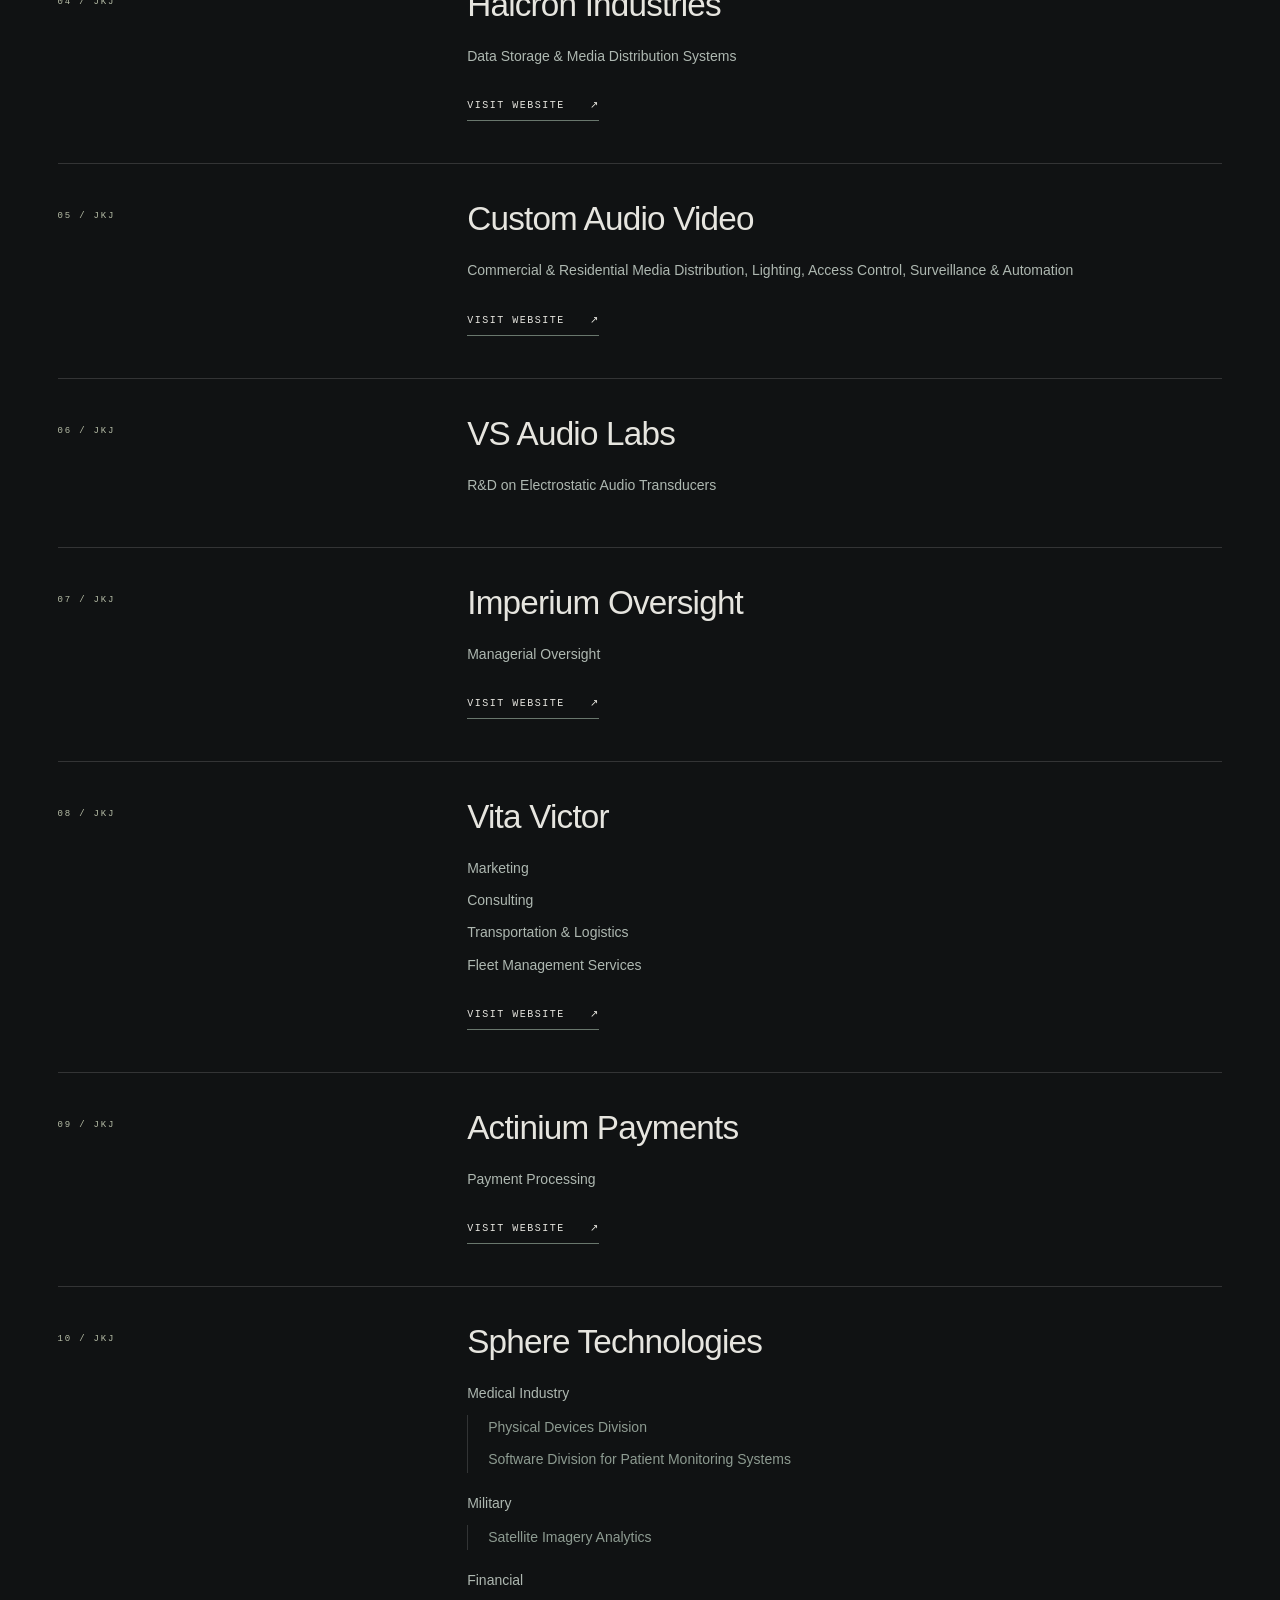
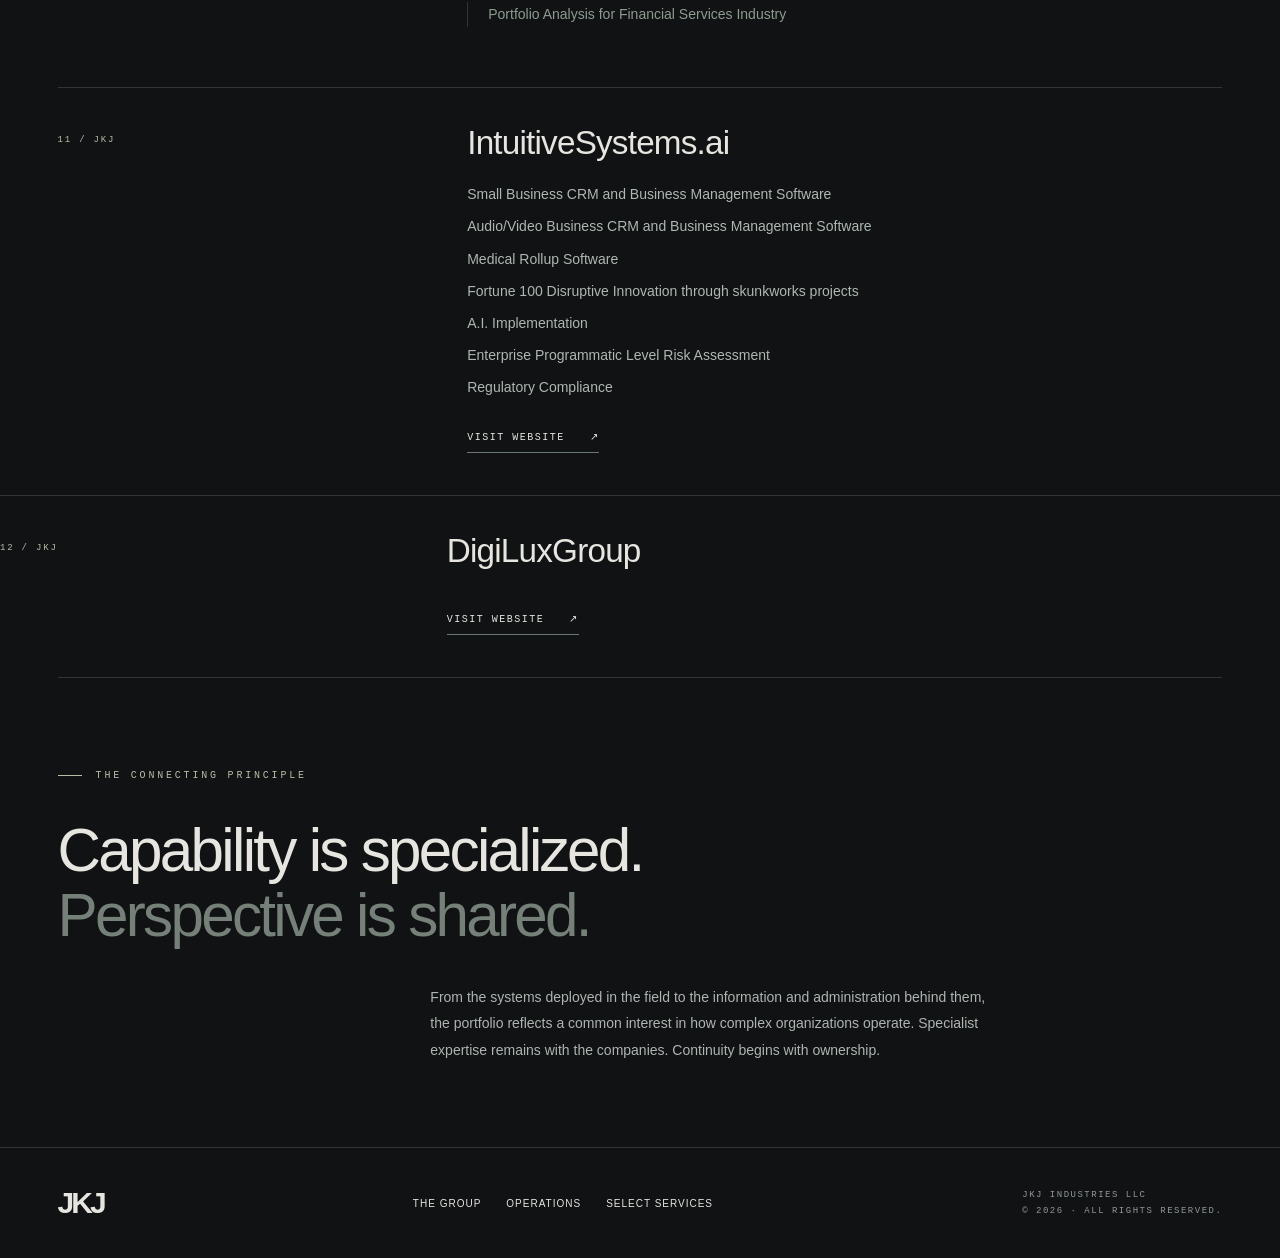
==== commit 4ef55bf0: "Dim non-company periodic table tiles by 25%" ====
--- a/index.html
+++ b/index.html
@@ -1,4 +1,4 @@
-<!doctype html><html lang="en"><head><meta charset="utf-8"><meta name="viewport" content="width=device-width,initial-scale=1"><meta name="theme-color" content="#101213"><meta name="description" content="JKJ Industries — specialist enterprises under common ownership."><title>Independent. By design. — JKJ</title><link rel="stylesheet" href="styles.css"><link rel="stylesheet" href="elements.css?v=20261101-logo"></head><body class="element-home"><header><a class="brand" href="index.html" aria-label="JKJ home">JKJ<small>INDUSTRIES</small></a><nav class="nav" aria-label="Main navigation"><a href="index.html#portfolio">The group</a><a href="about.html">Operations</a><a href="services.html">Select Services</a></nav></header><main><section class="elements-hero" aria-label="JKJ portfolio"><a class="central-brand" href="index.html" aria-label="JKJ Industries home"><img src="jkj-logo.svg" alt="JKJ Industries"></a><div class="table-scroll" role="region" aria-label="Interactive portfolio periodic table" tabindex="0"><div class="element-table"><div class="element ghost" style="grid-row:1;grid-column:1" aria-hidden="true"><small>1</small><span>H</span></div><div class="element ghost" style="grid-row:1;grid-column:18" aria-hidden="true"><small>2</small><span>He</span></div><div class="element ghost" style="grid-row:2;grid-column:1" aria-hidden="true"><small>3</small><span>Li</span></div><div class="element ghost" style="grid-row:2;grid-column:2" aria-hidden="true"><small>4</small><span>Be</span></div><div class="element ghost" style="grid-row:2;grid-column:13" aria-hidden="true"><small>5</small><span>B</span></div><div class="element ghost" style="grid-row:2;grid-column:14" aria-hidden="true"><small>6</small><span>C</span></div><div class="element ghost" style="grid-row:2;grid-column:15" aria-hidden="true"><small>7</small><span>N</span></div><div class="element ghost" style="grid-row:2;grid-column:16" aria-hidden="true"><small>8</small><span>O</span></div><div class="element ghost" style="grid-row:2;grid-column:17" aria-hidden="true"><small>9</small><span>F</span></div><div class="element ghost" style="grid-row:2;grid-column:18" aria-hidden="true"><small>10</small><span>Ne</span></div><div class="element ghost" style="grid-row:3;grid-column:1" aria-hidden="true"><small>11</small><span>Na</span></div><div class="element ghost" style="grid-row:3;grid-column:2" aria-hidden="true"><small>12</small><span>Mg</span></div><div class="element ghost" style="grid-row:3;grid-column:13" aria-hidden="true"><small>13</small><span>Al</span></div><div class="element ghost" style="grid-row:3;grid-column:14" aria-hidden="true"><small>14</small><span>Si</span></div><div class="element ghost" style="grid-row:3;grid-column:15" aria-hidden="true"><small>15</small><span>P</span></div><div class="element ghost" style="grid-row:3;grid-column:16" aria-hidden="true"><small>16</small><span>S</span></div><div class="element ghost" style="grid-row:3;grid-column:17" aria-hidden="true"><small>17</small><span>Cl</span></div><button class="element company" style="grid-row:3;grid-column:18" data-company="archangel-weapon-systems" aria-label="Explore Archangel Weapon Systems" aria-haspopup="dialog"><small>18</small><span>Ar</span></button><div class="element ghost" style="grid-row:4;grid-column:1" aria-hidden="true"><small>19</small><span>K</span></div><button class="element company" style="grid-row:4;grid-column:2" data-company="custom-audio-video" aria-label="Explore Custom Audio Video" aria-haspopup="dialog"><small>20</small><span>Cav</span></button><div class="element ghost" style="grid-row:4;grid-column:3" aria-hidden="true"><small>21</small><span>Sc</span></div><div class="element ghost" style="grid-row:4;grid-column:4" aria-hidden="true"><small>22</small><span>Ti</span></div><button class="element company" style="grid-row:4;grid-column:5" data-company="vita-victor" aria-label="Explore Vita Victor" aria-haspopup="dialog"><small>23</small><span>Vi</span></button><div class="element ghost" style="grid-row:4;grid-column:6" aria-hidden="true"><small>24</small><span>Cr</span></div><button class="element company" style="grid-row:4;grid-column:7" data-company="microwave-industrial" aria-label="Explore Microwave Industrial" aria-haspopup="dialog"><small>25</small><span>Mi</span></button><div class="element ghost" style="grid-row:4;grid-column:8" aria-hidden="true"><small>26</small><span>Fe</span></div><div class="element ghost" style="grid-row:4;grid-column:9" aria-hidden="true"><small>27</small><span>Co</span></div><div class="element ghost" style="grid-row:4;grid-column:10" aria-hidden="true"><small>28</small><span>Ni</span></div><div class="element ghost" style="grid-row:4;grid-column:11" aria-hidden="true"><small>29</small><span>Cu</span></div><div class="element ghost" style="grid-row:4;grid-column:12" aria-hidden="true"><small>30</small><span>Zn</span></div><div class="element ghost" style="grid-row:4;grid-column:13" aria-hidden="true"><small>31</small><span>Ga</span></div><div class="element ghost" style="grid-row:4;grid-column:14" aria-hidden="true"><small>32</small><span>Ge</span></div><div class="element ghost" style="grid-row:4;grid-column:15" aria-hidden="true"><small>33</small><span>As</span></div><div class="element ghost" style="grid-row:4;grid-column:16" aria-hidden="true"><small>34</small><span>Se</span></div><div class="element ghost" style="grid-row:4;grid-column:17" aria-hidden="true"><small>35</small><span>Br</span></div><div class="element ghost" style="grid-row:4;grid-column:18" aria-hidden="true"><small>36</small><span>Kr</span></div><div class="element ghost" style="grid-row:5;grid-column:1" aria-hidden="true"><small>37</small><span>Rb</span></div><div class="element ghost" style="grid-row:5;grid-column:2" aria-hidden="true"><small>38</small><span>Sr</span></div><button class="element company" style="grid-row:5;grid-column:3" data-company="vs-audio-labs" aria-label="Explore VS Audio Labs" aria-haspopup="dialog"><small>39</small><span>Vs</span></button><div class="element ghost" style="grid-row:5;grid-column:4" aria-hidden="true"><small>40</small><span>Zr</span></div><div class="element ghost" style="grid-row:5;grid-column:5" aria-hidden="true"><small>41</small><span>Nb</span></div><div class="element ghost" style="grid-row:5;grid-column:6" aria-hidden="true"><small>42</small><span>Mo</span></div><div class="element ghost" style="grid-row:5;grid-column:7" aria-hidden="true"><small>43</small><span>Tc</span></div><div class="element ghost" style="grid-row:5;grid-column:8" aria-hidden="true"><small>44</small><span>Ru</span></div><div class="element ghost" style="grid-row:5;grid-column:9" aria-hidden="true"><small>45</small><span>Rh</span></div><div class="element ghost" style="grid-row:5;grid-column:10" aria-hidden="true"><small>46</small><span>Pd</span></div><div class="element ghost" style="grid-row:5;grid-column:11" aria-hidden="true"><small>47</small><span>Ag</span></div><div class="element ghost" style="grid-row:5;grid-column:12" aria-hidden="true"><small>48</small><span>Cd</span></div><button class="element company" style="grid-row:5;grid-column:13" data-company="imperium-oversight" aria-label="Explore Imperium Oversight" aria-haspopup="dialog"><small>49</small><span>Im</span></button><button class="element company" style="grid-row:5;grid-column:14" data-company="sphere-technologies" aria-label="Explore Sphere Technologies" aria-haspopup="dialog"><small>50</small><span>St</span></button><div class="element ghost" style="grid-row:5;grid-column:15" aria-hidden="true"><small>51</small><span>Sb</span></div><div class="element ghost" style="grid-row:5;grid-column:16" aria-hidden="true"><small>52</small><span>Te</span></div><div class="element ghost" style="grid-row:5;grid-column:17" aria-hidden="true"><small>53</small><span>I</span></div><div class="element ghost" style="grid-row:5;grid-column:18" aria-hidden="true"><small>54</small><span>Xe</span></div><div class="element ghost" style="grid-row:6;grid-column:1" aria-hidden="true"><small>55</small><span>Cs</span></div><div class="element ghost" style="grid-row:6;grid-column:2" aria-hidden="true"><small>56</small><span>Ba</span></div><div class="element ghost" style="grid-row:8;grid-column:3" aria-hidden="true"><small>57</small><span>La</span></div><div class="element ghost" style="grid-row:8;grid-column:4" aria-hidden="true"><small>58</small><span>Ce</span></div><div class="element ghost" style="grid-row:8;grid-column:5" aria-hidden="true"><small>59</small><span>Pr</span></div><div class="element ghost" style="grid-row:8;grid-column:6" aria-hidden="true"><small>60</small><span>Nd</span></div><div class="element ghost" style="grid-row:8;grid-column:7" aria-hidden="true"><small>61</small><span>Pm</span></div><div class="element ghost" style="grid-row:8;grid-column:8" aria-hidden="true"><small>62</small><span>Sm</span></div><div class="element ghost" style="grid-row:8;grid-column:9" aria-hidden="true"><small>63</small><span>Eu</span></div><div class="element ghost" style="grid-row:8;grid-column:10" aria-hidden="true"><small>64</small><span>Gd</span></div><div class="element ghost" style="grid-row:8;grid-column:11" aria-hidden="true"><small>65</small><span>Tb</span></div><button class="element company" style="grid-row:8;grid-column:12" data-company="digilux-group" aria-label="Explore DigiLux Group" aria-haspopup="dialog"><small>66</small><span>Dl</span></button><div class="element ghost" style="grid-row:8;grid-column:13" aria-hidden="true"><small>67</small><span>Ho</span></div><div class="element ghost" style="grid-row:8;grid-column:14" aria-hidden="true"><small>68</small><span>Er</span></div><div class="element ghost" style="grid-row:8;grid-column:15" aria-hidden="true"><small>69</small><span>Tm</span></div><div class="element ghost" style="grid-row:8;grid-column:16" aria-hidden="true"><small>70</small><span>Yb</span></div><div class="element ghost" style="grid-row:8;grid-column:17" aria-hidden="true"><small>71</small><span>Lu</span></div><button class="element company" style="grid-row:6;grid-column:4" data-company="houston-technical-services-company" aria-label="Explore Houston Technical Services Company" aria-haspopup="dialog"><small>72</small><span>Hts</span></button><div class="element ghost" style="grid-row:6;grid-column:5" aria-hidden="true"><small>73</small><span>Ta</span></div><div class="element ghost" style="grid-row:6;grid-column:6" aria-hidden="true"><small>74</small><span>W</span></div><div class="element ghost" style="grid-row:6;grid-column:7" aria-hidden="true"><small>75</small><span>Re</span></div><div class="element ghost" style="grid-row:6;grid-column:8" aria-hidden="true"><small>76</small><span>Os</span></div><button class="element company" style="grid-row:6;grid-column:9" data-company="intuitivesystems-ai" aria-label="Explore Intuitive Systems" aria-haspopup="dialog"><small>77</small><span>Is</span></button><div class="element ghost" style="grid-row:6;grid-column:10" aria-hidden="true"><small>78</small><span>Pt</span></div><div class="element ghost" style="grid-row:6;grid-column:11" aria-hidden="true"><small>79</small><span>Au</span></div><div class="element ghost" style="grid-row:6;grid-column:12" aria-hidden="true"><small>80</small><span>Hg</span></div><div class="element ghost" style="grid-row:6;grid-column:13" aria-hidden="true"><small>81</small><span>Tl</span></div><div class="element ghost" style="grid-row:6;grid-column:14" aria-hidden="true"><small>82</small><span>Pb</span></div><div class="element ghost" style="grid-row:6;grid-column:15" aria-hidden="true"><small>83</small><span>Bi</span></div><div class="element ghost" style="grid-row:6;grid-column:16" aria-hidden="true"><small>84</small><span>Po</span></div><div class="element ghost" style="grid-row:6;grid-column:17" aria-hidden="true"><small>85</small><span>At</span></div><div class="element ghost" style="grid-row:6;grid-column:18" aria-hidden="true"><small>86</small><span>Rn</span></div><div class="element ghost" style="grid-row:7;grid-column:1" aria-hidden="true"><small>87</small><span>Fr</span></div><div class="element ghost" style="grid-row:7;grid-column:2" aria-hidden="true"><small>88</small><span>Ra</span></div><button class="element company" style="grid-row:9;grid-column:3" data-company="actinium-payments" aria-label="Explore Actinium Payments" aria-haspopup="dialog"><small>89</small><span>Ac</span></button><div class="element ghost" style="grid-row:9;grid-column:4" aria-hidden="true"><small>90</small><span>Th</span></div><div class="element ghost" style="grid-row:9;grid-column:5" aria-hidden="true"><small>91</small><span>Pa</span></div><div class="element ghost" style="grid-row:9;grid-column:6" aria-hidden="true"><small>92</small><span>U</span></div><div class="element ghost" style="grid-row:9;grid-column:7" aria-hidden="true"><small>93</small><span>Np</span></div><div class="element ghost" style="grid-row:9;grid-column:8" aria-hidden="true"><small>94</small><span>Pu</span></div><div class="element ghost" style="grid-row:9;grid-column:9" aria-hidden="true"><small>95</small><span>Am</span></div><div class="element ghost" style="grid-row:9;grid-column:10" aria-hidden="true"><small>96</small><span>Cm</span></div><div class="element ghost" style="grid-row:9;grid-column:11" aria-hidden="true"><small>97</small><span>Bk</span></div><div class="element ghost" style="grid-row:9;grid-column:12" aria-hidden="true"><small>98</small><span>Cf</span></div><div class="element ghost" style="grid-row:9;grid-column:13" aria-hidden="true"><small>99</small><span>Es</span></div><div class="element ghost" style="grid-row:9;grid-column:14" aria-hidden="true"><small>100</small><span>Fm</span></div><div class="element ghost" style="grid-row:9;grid-column:15" aria-hidden="true"><small>101</small><span>Md</span></div><div class="element ghost" style="grid-row:9;grid-column:16" aria-hidden="true"><small>102</small><span>No</span></div><div class="element ghost" style="grid-row:9;grid-column:17" aria-hidden="true"><small>103</small><span>Lr</span></div><div class="element ghost" style="grid-row:7;grid-column:4" aria-hidden="true"><small>104</small><span>Rf</span></div><button class="element company" style="grid-row:7;grid-column:5" data-company="halcron-industries" aria-label="Explore Halcron Industries" aria-haspopup="dialog"><small>105</small><span>Ha</span></button><div class="element ghost" style="grid-row:7;grid-column:6" aria-hidden="true"><small>106</small><span>Sg</span></div><div class="element ghost" style="grid-row:7;grid-column:7" aria-hidden="true"><small>107</small><span>Bh</span></div><div class="element ghost" style="grid-row:7;grid-column:8" aria-hidden="true"><small>108</small><span>Hs</span></div><div class="element ghost" style="grid-row:7;grid-column:9" aria-hidden="true"><small>109</small><span>Mt</span></div><div class="element ghost" style="grid-row:7;grid-column:10" aria-hidden="true"><small>110</small><span>Ds</span></div><div class="element ghost" style="grid-row:7;grid-column:11" aria-hidden="true"><small>111</small><span>Rg</span></div><div class="element ghost" style="grid-row:7;grid-column:12" aria-hidden="true"><small>112</small><span>Cn</span></div><div class="element ghost" style="grid-row:7;grid-column:13" aria-hidden="true"><small>113</small><span>Nh</span></div><div class="element ghost" style="grid-row:7;grid-column:14" aria-hidden="true"><small>114</small><span>Fl</span></div><div class="element ghost" style="grid-row:7;grid-column:15" aria-hidden="true"><small>115</small><span>Mc</span></div><div class="element ghost" style="grid-row:7;grid-column:16" aria-hidden="true"><small>116</small><span>Lv</span></div><div class="element ghost" style="grid-row:7;grid-column:17" aria-hidden="true"><small>117</small><span>Ts</span></div><div class="element ghost" style="grid-row:7;grid-column:18" aria-hidden="true"><small>118</small><span>Og</span></div><div class="element series" style="grid-row:6;grid-column:3" aria-hidden="true"><small>57–71</small><span>···</span></div><div class="element series" style="grid-row:7;grid-column:3" aria-hidden="true"><small>89–103</small><span>···</span></div></div></div></section>
+<!doctype html><html lang="en"><head><meta charset="utf-8"><meta name="viewport" content="width=device-width,initial-scale=1"><meta name="theme-color" content="#101213"><meta name="description" content="JKJ Industries — specialist enterprises under common ownership."><title>Independent. By design. — JKJ</title><link rel="stylesheet" href="styles.css"><link rel="stylesheet" href="elements.css?v=20261101-dim"></head><body class="element-home"><header><a class="brand" href="index.html" aria-label="JKJ home">JKJ<small>INDUSTRIES</small></a><nav class="nav" aria-label="Main navigation"><a href="index.html#portfolio">The group</a><a href="about.html">Operations</a><a href="services.html">Select Services</a></nav></header><main><section class="elements-hero" aria-label="JKJ portfolio"><a class="central-brand" href="index.html" aria-label="JKJ Industries home"><img src="jkj-logo.svg" alt="JKJ Industries"></a><div class="table-scroll" role="region" aria-label="Interactive portfolio periodic table" tabindex="0"><div class="element-table"><div class="element ghost" style="grid-row:1;grid-column:1" aria-hidden="true"><small>1</small><span>H</span></div><div class="element ghost" style="grid-row:1;grid-column:18" aria-hidden="true"><small>2</small><span>He</span></div><div class="element ghost" style="grid-row:2;grid-column:1" aria-hidden="true"><small>3</small><span>Li</span></div><div class="element ghost" style="grid-row:2;grid-column:2" aria-hidden="true"><small>4</small><span>Be</span></div><div class="element ghost" style="grid-row:2;grid-column:13" aria-hidden="true"><small>5</small><span>B</span></div><div class="element ghost" style="grid-row:2;grid-column:14" aria-hidden="true"><small>6</small><span>C</span></div><div class="element ghost" style="grid-row:2;grid-column:15" aria-hidden="true"><small>7</small><span>N</span></div><div class="element ghost" style="grid-row:2;grid-column:16" aria-hidden="true"><small>8</small><span>O</span></div><div class="element ghost" style="grid-row:2;grid-column:17" aria-hidden="true"><small>9</small><span>F</span></div><div class="element ghost" style="grid-row:2;grid-column:18" aria-hidden="true"><small>10</small><span>Ne</span></div><div class="element ghost" style="grid-row:3;grid-column:1" aria-hidden="true"><small>11</small><span>Na</span></div><div class="element ghost" style="grid-row:3;grid-column:2" aria-hidden="true"><small>12</small><span>Mg</span></div><div class="element ghost" style="grid-row:3;grid-column:13" aria-hidden="true"><small>13</small><span>Al</span></div><div class="element ghost" style="grid-row:3;grid-column:14" aria-hidden="true"><small>14</small><span>Si</span></div><div class="element ghost" style="grid-row:3;grid-column:15" aria-hidden="true"><small>15</small><span>P</span></div><div class="element ghost" style="grid-row:3;grid-column:16" aria-hidden="true"><small>16</small><span>S</span></div><div class="element ghost" style="grid-row:3;grid-column:17" aria-hidden="true"><small>17</small><span>Cl</span></div><button class="element company" style="grid-row:3;grid-column:18" data-company="archangel-weapon-systems" aria-label="Explore Archangel Weapon Systems" aria-haspopup="dialog"><small>18</small><span>Ar</span></button><div class="element ghost" style="grid-row:4;grid-column:1" aria-hidden="true"><small>19</small><span>K</span></div><button class="element company" style="grid-row:4;grid-column:2" data-company="custom-audio-video" aria-label="Explore Custom Audio Video" aria-haspopup="dialog"><small>20</small><span>Cav</span></button><div class="element ghost" style="grid-row:4;grid-column:3" aria-hidden="true"><small>21</small><span>Sc</span></div><div class="element ghost" style="grid-row:4;grid-column:4" aria-hidden="true"><small>22</small><span>Ti</span></div><button class="element company" style="grid-row:4;grid-column:5" data-company="vita-victor" aria-label="Explore Vita Victor" aria-haspopup="dialog"><small>23</small><span>Vi</span></button><div class="element ghost" style="grid-row:4;grid-column:6" aria-hidden="true"><small>24</small><span>Cr</span></div><button class="element company" style="grid-row:4;grid-column:7" data-company="microwave-industrial" aria-label="Explore Microwave Industrial" aria-haspopup="dialog"><small>25</small><span>Mi</span></button><div class="element ghost" style="grid-row:4;grid-column:8" aria-hidden="true"><small>26</small><span>Fe</span></div><div class="element ghost" style="grid-row:4;grid-column:9" aria-hidden="true"><small>27</small><span>Co</span></div><div class="element ghost" style="grid-row:4;grid-column:10" aria-hidden="true"><small>28</small><span>Ni</span></div><div class="element ghost" style="grid-row:4;grid-column:11" aria-hidden="true"><small>29</small><span>Cu</span></div><div class="element ghost" style="grid-row:4;grid-column:12" aria-hidden="true"><small>30</small><span>Zn</span></div><div class="element ghost" style="grid-row:4;grid-column:13" aria-hidden="true"><small>31</small><span>Ga</span></div><div class="element ghost" style="grid-row:4;grid-column:14" aria-hidden="true"><small>32</small><span>Ge</span></div><div class="element ghost" style="grid-row:4;grid-column:15" aria-hidden="true"><small>33</small><span>As</span></div><div class="element ghost" style="grid-row:4;grid-column:16" aria-hidden="true"><small>34</small><span>Se</span></div><div class="element ghost" style="grid-row:4;grid-column:17" aria-hidden="true"><small>35</small><span>Br</span></div><div class="element ghost" style="grid-row:4;grid-column:18" aria-hidden="true"><small>36</small><span>Kr</span></div><div class="element ghost" style="grid-row:5;grid-column:1" aria-hidden="true"><small>37</small><span>Rb</span></div><div class="element ghost" style="grid-row:5;grid-column:2" aria-hidden="true"><small>38</small><span>Sr</span></div><button class="element company" style="grid-row:5;grid-column:3" data-company="vs-audio-labs" aria-label="Explore VS Audio Labs" aria-haspopup="dialog"><small>39</small><span>Vs</span></button><div class="element ghost" style="grid-row:5;grid-column:4" aria-hidden="true"><small>40</small><span>Zr</span></div><div class="element ghost" style="grid-row:5;grid-column:5" aria-hidden="true"><small>41</small><span>Nb</span></div><div class="element ghost" style="grid-row:5;grid-column:6" aria-hidden="true"><small>42</small><span>Mo</span></div><div class="element ghost" style="grid-row:5;grid-column:7" aria-hidden="true"><small>43</small><span>Tc</span></div><div class="element ghost" style="grid-row:5;grid-column:8" aria-hidden="true"><small>44</small><span>Ru</span></div><div class="element ghost" style="grid-row:5;grid-column:9" aria-hidden="true"><small>45</small><span>Rh</span></div><div class="element ghost" style="grid-row:5;grid-column:10" aria-hidden="true"><small>46</small><span>Pd</span></div><div class="element ghost" style="grid-row:5;grid-column:11" aria-hidden="true"><small>47</small><span>Ag</span></div><div class="element ghost" style="grid-row:5;grid-column:12" aria-hidden="true"><small>48</small><span>Cd</span></div><button class="element company" style="grid-row:5;grid-column:13" data-company="imperium-oversight" aria-label="Explore Imperium Oversight" aria-haspopup="dialog"><small>49</small><span>Im</span></button><button class="element company" style="grid-row:5;grid-column:14" data-company="sphere-technologies" aria-label="Explore Sphere Technologies" aria-haspopup="dialog"><small>50</small><span>St</span></button><div class="element ghost" style="grid-row:5;grid-column:15" aria-hidden="true"><small>51</small><span>Sb</span></div><div class="element ghost" style="grid-row:5;grid-column:16" aria-hidden="true"><small>52</small><span>Te</span></div><div class="element ghost" style="grid-row:5;grid-column:17" aria-hidden="true"><small>53</small><span>I</span></div><div class="element ghost" style="grid-row:5;grid-column:18" aria-hidden="true"><small>54</small><span>Xe</span></div><div class="element ghost" style="grid-row:6;grid-column:1" aria-hidden="true"><small>55</small><span>Cs</span></div><div class="element ghost" style="grid-row:6;grid-column:2" aria-hidden="true"><small>56</small><span>Ba</span></div><div class="element ghost" style="grid-row:8;grid-column:3" aria-hidden="true"><small>57</small><span>La</span></div><div class="element ghost" style="grid-row:8;grid-column:4" aria-hidden="true"><small>58</small><span>Ce</span></div><div class="element ghost" style="grid-row:8;grid-column:5" aria-hidden="true"><small>59</small><span>Pr</span></div><div class="element ghost" style="grid-row:8;grid-column:6" aria-hidden="true"><small>60</small><span>Nd</span></div><div class="element ghost" style="grid-row:8;grid-column:7" aria-hidden="true"><small>61</small><span>Pm</span></div><div class="element ghost" style="grid-row:8;grid-column:8" aria-hidden="true"><small>62</small><span>Sm</span></div><div class="element ghost" style="grid-row:8;grid-column:9" aria-hidden="true"><small>63</small><span>Eu</span></div><div class="element ghost" style="grid-row:8;grid-column:10" aria-hidden="true"><small>64</small><span>Gd</span></div><div class="element ghost" style="grid-row:8;grid-column:11" aria-hidden="true"><small>65</small><span>Tb</span></div><button class="element company" style="grid-row:8;grid-column:12" data-company="digilux-group" aria-label="Explore DigiLux Group" aria-haspopup="dialog"><small>66</small><span>Dl</span></button><div class="element ghost" style="grid-row:8;grid-column:13" aria-hidden="true"><small>67</small><span>Ho</span></div><div class="element ghost" style="grid-row:8;grid-column:14" aria-hidden="true"><small>68</small><span>Er</span></div><div class="element ghost" style="grid-row:8;grid-column:15" aria-hidden="true"><small>69</small><span>Tm</span></div><div class="element ghost" style="grid-row:8;grid-column:16" aria-hidden="true"><small>70</small><span>Yb</span></div><div class="element ghost" style="grid-row:8;grid-column:17" aria-hidden="true"><small>71</small><span>Lu</span></div><button class="element company" style="grid-row:6;grid-column:4" data-company="houston-technical-services-company" aria-label="Explore Houston Technical Services Company" aria-haspopup="dialog"><small>72</small><span>Hts</span></button><div class="element ghost" style="grid-row:6;grid-column:5" aria-hidden="true"><small>73</small><span>Ta</span></div><div class="element ghost" style="grid-row:6;grid-column:6" aria-hidden="true"><small>74</small><span>W</span></div><div class="element ghost" style="grid-row:6;grid-column:7" aria-hidden="true"><small>75</small><span>Re</span></div><div class="element ghost" style="grid-row:6;grid-column:8" aria-hidden="true"><small>76</small><span>Os</span></div><button class="element company" style="grid-row:6;grid-column:9" data-company="intuitivesystems-ai" aria-label="Explore Intuitive Systems" aria-haspopup="dialog"><small>77</small><span>Is</span></button><div class="element ghost" style="grid-row:6;grid-column:10" aria-hidden="true"><small>78</small><span>Pt</span></div><div class="element ghost" style="grid-row:6;grid-column:11" aria-hidden="true"><small>79</small><span>Au</span></div><div class="element ghost" style="grid-row:6;grid-column:12" aria-hidden="true"><small>80</small><span>Hg</span></div><div class="element ghost" style="grid-row:6;grid-column:13" aria-hidden="true"><small>81</small><span>Tl</span></div><div class="element ghost" style="grid-row:6;grid-column:14" aria-hidden="true"><small>82</small><span>Pb</span></div><div class="element ghost" style="grid-row:6;grid-column:15" aria-hidden="true"><small>83</small><span>Bi</span></div><div class="element ghost" style="grid-row:6;grid-column:16" aria-hidden="true"><small>84</small><span>Po</span></div><div class="element ghost" style="grid-row:6;grid-column:17" aria-hidden="true"><small>85</small><span>At</span></div><div class="element ghost" style="grid-row:6;grid-column:18" aria-hidden="true"><small>86</small><span>Rn</span></div><div class="element ghost" style="grid-row:7;grid-column:1" aria-hidden="true"><small>87</small><span>Fr</span></div><div class="element ghost" style="grid-row:7;grid-column:2" aria-hidden="true"><small>88</small><span>Ra</span></div><button class="element company" style="grid-row:9;grid-column:3" data-company="actinium-payments" aria-label="Explore Actinium Payments" aria-haspopup="dialog"><small>89</small><span>Ac</span></button><div class="element ghost" style="grid-row:9;grid-column:4" aria-hidden="true"><small>90</small><span>Th</span></div><div class="element ghost" style="grid-row:9;grid-column:5" aria-hidden="true"><small>91</small><span>Pa</span></div><div class="element ghost" style="grid-row:9;grid-column:6" aria-hidden="true"><small>92</small><span>U</span></div><div class="element ghost" style="grid-row:9;grid-column:7" aria-hidden="true"><small>93</small><span>Np</span></div><div class="element ghost" style="grid-row:9;grid-column:8" aria-hidden="true"><small>94</small><span>Pu</span></div><div class="element ghost" style="grid-row:9;grid-column:9" aria-hidden="true"><small>95</small><span>Am</span></div><div class="element ghost" style="grid-row:9;grid-column:10" aria-hidden="true"><small>96</small><span>Cm</span></div><div class="element ghost" style="grid-row:9;grid-column:11" aria-hidden="true"><small>97</small><span>Bk</span></div><div class="element ghost" style="grid-row:9;grid-column:12" aria-hidden="true"><small>98</small><span>Cf</span></div><div class="element ghost" style="grid-row:9;grid-column:13" aria-hidden="true"><small>99</small><span>Es</span></div><div class="element ghost" style="grid-row:9;grid-column:14" aria-hidden="true"><small>100</small><span>Fm</span></div><div class="element ghost" style="grid-row:9;grid-column:15" aria-hidden="true"><small>101</small><span>Md</span></div><div class="element ghost" style="grid-row:9;grid-column:16" aria-hidden="true"><small>102</small><span>No</span></div><div class="element ghost" style="grid-row:9;grid-column:17" aria-hidden="true"><small>103</small><span>Lr</span></div><div class="element ghost" style="grid-row:7;grid-column:4" aria-hidden="true"><small>104</small><span>Rf</span></div><button class="element company" style="grid-row:7;grid-column:5" data-company="halcron-industries" aria-label="Explore Halcron Industries" aria-haspopup="dialog"><small>105</small><span>Ha</span></button><div class="element ghost" style="grid-row:7;grid-column:6" aria-hidden="true"><small>106</small><span>Sg</span></div><div class="element ghost" style="grid-row:7;grid-column:7" aria-hidden="true"><small>107</small><span>Bh</span></div><div class="element ghost" style="grid-row:7;grid-column:8" aria-hidden="true"><small>108</small><span>Hs</span></div><div class="element ghost" style="grid-row:7;grid-column:9" aria-hidden="true"><small>109</small><span>Mt</span></div><div class="element ghost" style="grid-row:7;grid-column:10" aria-hidden="true"><small>110</small><span>Ds</span></div><div class="element ghost" style="grid-row:7;grid-column:11" aria-hidden="true"><small>111</small><span>Rg</span></div><div class="element ghost" style="grid-row:7;grid-column:12" aria-hidden="true"><small>112</small><span>Cn</span></div><div class="element ghost" style="grid-row:7;grid-column:13" aria-hidden="true"><small>113</small><span>Nh</span></div><div class="element ghost" style="grid-row:7;grid-column:14" aria-hidden="true"><small>114</small><span>Fl</span></div><div class="element ghost" style="grid-row:7;grid-column:15" aria-hidden="true"><small>115</small><span>Mc</span></div><div class="element ghost" style="grid-row:7;grid-column:16" aria-hidden="true"><small>116</small><span>Lv</span></div><div class="element ghost" style="grid-row:7;grid-column:17" aria-hidden="true"><small>117</small><span>Ts</span></div><div class="element ghost" style="grid-row:7;grid-column:18" aria-hidden="true"><small>118</small><span>Og</span></div><div class="element series" style="grid-row:6;grid-column:3" aria-hidden="true"><small>57–71</small><span>···</span></div><div class="element series" style="grid-row:7;grid-column:3" aria-hidden="true"><small>89–103</small><span>···</span></div></div></div></section>
 <section class="gallery" aria-label="Sector imagery"><div class="gallery-top"><div class="eyebrow">Across disciplines</div><div class="gallery-controls"><button id="previous-slide" aria-label="Previous image">←</button><button id="toggle-slides" aria-label="Pause slideshow">Pause</button><button id="next-slide" aria-label="Next image">→</button></div></div><div class="gallery-layout"><figure><img id="gallery-image" class="gallery-image" src="collider.jpg" alt="Particle-detector assembly"><figcaption id="gallery-caption">01 / 06 · Particle-detector assembly</figcaption></figure><div class="gallery-copy"><div id="gallery-sector" class="eyebrow">Research &amp; design</div><h2 id="gallery-title">The systems behind progress.</h2><p id="gallery-description">Research, design, and specialist technology form one part of the group’s broader perspective.</p><a class="subsidiary-link" href="about.html">Explore operations ↗</a><div class="credit">Satellite illustration: <a href="https://www.usgs.gov/media/images/artists-depiction-tdrs-c-satellite" target="_blank" rel="noopener">NASA / public domain</a></div></div></div></section><section class="statement" id="approach" aria-labelledby="approach-title"><div class="eyebrow">Our approach</div><div><h2 id="approach-title">Each element has a role.<br>Together, a greater whole.</h2><p>Every company contributes a distinct capability to the portfolio.  Together, they connect physical infrastructure, advanced systems, information, and the services that support them.</p></div></section>
 <section class="portfolio" id="portfolio" aria-labelledby="portfolio-title"><div class="portfolio-head"><div class="eyebrow">The group</div><h2 id="portfolio-title">Depth through<br>specialization.</h2></div><section class="directory-entry" id="archangel-weapon-systems" aria-labelledby="title-archangel-weapon-systems"><div class="sector">01 / JKJ</div><div><h3 id="title-archangel-weapon-systems">Archangel Weapon Systems<span class="restriction">[RESTRICTED]</span></h3><ul class="capabilities"><li>POL/CIV Division: Small Arms Modification Packages for Police &amp; SOCOM, Custom Firearms</li><li>GOV/MIL Division: Satellite Guidance Systems &amp; Advanced Weapon Systems Prototyping</li></ul><a class="subsidiary-link" href="https://archangelweapons.com/" target="_blank" rel="noopener">Visit website <span aria-hidden="true">↗</span></a></div></section>
 <section class="directory-entry" id="microwave-industrial" aria-labelledby="title-microwave-industrial"><div class="sector">02 / JKJ</div><div><h3 id="title-microwave-industrial">Microwave Industrial</h3><ul class="capabilities"><li>Terrestrial Satellite Arrays, Microwave Antenna Towers &amp; Relay Stations</li></ul><a class="subsidiary-link" href="https://microwaveindustrial.tv/" target="_blank" rel="noopener">Visit website <span aria-hidden="true">↗</span></a></div></section>
--- a/elements.css
+++ b/elements.css
@@ -1,5 +1,5 @@
 
-.element-home header{position:absolute;justify-content:flex-end;border:0}.element-home header>.brand{display:none}.elements-hero{padding:95px 4.5% 70px;background:radial-gradient(ellipse at 50% 65%,#25392d44,transparent 70%),#0c110e}.central-brand{display:block;width:max-content;margin:0 auto 65px;text-align:center;font-size:96px;font-weight:800;line-height:1;letter-spacing:-9px;color:#e1e5dc}.central-brand small{display:block;font:9px/1.5 monospace;letter-spacing:7px;padding-left:8px;margin-top:12px}.table-scroll{overflow:auto;padding:18px 10px;margin:0 -10px}.element-table{display:grid;grid-template-columns:repeat(18,minmax(0,1fr));gap:6px;min-width:930px;max-width:1450px;margin:auto}.element{position:relative;aspect-ratio:1.08;min-width:0;padding:6px;border:1px solid #93b28e24;background:#243b2b18;color:#a0b89caa;box-shadow:0 0 10px #9dcc9120,inset 0 0 8px #9dcc9108;text-shadow:0 0 9px #c3e8b94d;font-family:Arial,Helvetica,sans-serif;text-align:center;display:flex;align-items:center;justify-content:center}.element small{position:absolute;top:5px;left:6px;font:8px monospace;color:#91a78d80}.element>span{font-size:clamp(19px,2.1vw,34px);font-weight:400;letter-spacing:-1px;line-height:1}.ghost{pointer-events:none}.company{cursor:pointer;color:#a0b89cbb;box-shadow:0 0 11px #9dcc9123,inset 0 0 9px #9dcc9109;text-shadow:0 0 10px #c3e8b955;transition:background .2s,box-shadow .2s,color .2s,border-color .2s}.company:hover,.company:focus-visible{color:#ecf4e6;border-color:#b8d8aa99;background:#4b674244;box-shadow:0 0 22px #b4de9d55;outline:1px solid #c2dcb2;outline-offset:2px;z-index:2}.element[style*="grid-row:8"]{margin-top:15px}.series>span{font-size:20px}.series small{font-size:7px}.element-home .table-caption{display:none}
+.element-home header{position:absolute;justify-content:flex-end;border:0}.element-home header>.brand{display:none}.elements-hero{padding:95px 4.5% 70px;background:radial-gradient(ellipse at 50% 65%,#25392d44,transparent 70%),#0c110e}.central-brand{display:block;width:max-content;margin:0 auto 65px;text-align:center;font-size:96px;font-weight:800;line-height:1;letter-spacing:-9px;color:#e1e5dc}.central-brand small{display:block;font:9px/1.5 monospace;letter-spacing:7px;padding-left:8px;margin-top:12px}.table-scroll{overflow:auto;padding:18px 10px;margin:0 -10px}.element-table{display:grid;grid-template-columns:repeat(18,minmax(0,1fr));gap:6px;min-width:930px;max-width:1450px;margin:auto}.element{position:relative;aspect-ratio:1.08;min-width:0;padding:6px;border:1px solid #93b28e24;background:#243b2b18;color:#a0b89caa;box-shadow:0 0 10px #9dcc9120,inset 0 0 8px #9dcc9108;text-shadow:0 0 9px #c3e8b94d;font-family:Arial,Helvetica,sans-serif;text-align:center;display:flex;align-items:center;justify-content:center}.element small{position:absolute;top:5px;left:6px;font:8px monospace;color:#91a78d80}.element>span{font-size:clamp(19px,2.1vw,34px);font-weight:400;letter-spacing:-1px;line-height:1}.ghost{pointer-events:none;opacity:.75}.element.series{opacity:.75}.company{cursor:pointer;color:#a0b89cbb;box-shadow:0 0 11px #9dcc9123,inset 0 0 9px #9dcc9109;text-shadow:0 0 10px #c3e8b955;transition:background .2s,box-shadow .2s,color .2s,border-color .2s}.company:hover,.company:focus-visible{color:#ecf4e6;border-color:#b8d8aa99;background:#4b674244;box-shadow:0 0 22px #b4de9d55;outline:1px solid #c2dcb2;outline-offset:2px;z-index:2}.element[style*="grid-row:8"]{margin-top:15px}.series>span{font-size:20px}.series small{font-size:7px}.element-home .table-caption{display:none}
 #company-dialog{background:#17201c;color:#e6e5df;border:1px solid #84967b;padding:60px;max-width:680px;width:calc(100% - 32px);max-height:85vh;box-shadow:0 30px 100px #000b}#company-dialog::backdrop{background:#060a08c9;backdrop-filter:blur(7px)}.dialog-close{display:block;margin:0 0 40px auto;background:none;color:#cbd7c2;border:1px solid #ffffff40;padding:10px 15px;cursor:pointer}#company-name{font-size:38px;font-weight:400;letter-spacing:-1px;line-height:1.1;margin:18px 0 25px}#company-content .capabilities{line-height:1.8;font-size:15px}#company-content .subsidiary-link{display:inline-block;margin-top:25px}@media(max-width:750px){.element-home header{padding-top:25px}.element-home .nav{gap:18px;font-size:9px}.elements-hero{padding:85px 5% 35px}.central-brand{font-size:76px;margin-bottom:40px}.element-table{min-width:900px;gap:5px}.element>span{font-size:24px}.table-scroll{padding-bottom:25px}#company-dialog{padding:28px}}@media(prefers-reduced-motion:reduce){.company{transition:none}}
 
 .elements-hero{background:radial-gradient(ellipse at 50% 65%,#25392d33,transparent 70%),#000}.central-brand{width:325px;margin:0 auto 30px;line-height:0}.central-brand img{display:block;width:100%;height:auto}@media(max-width:750px){.central-brand{width:262.5px}}
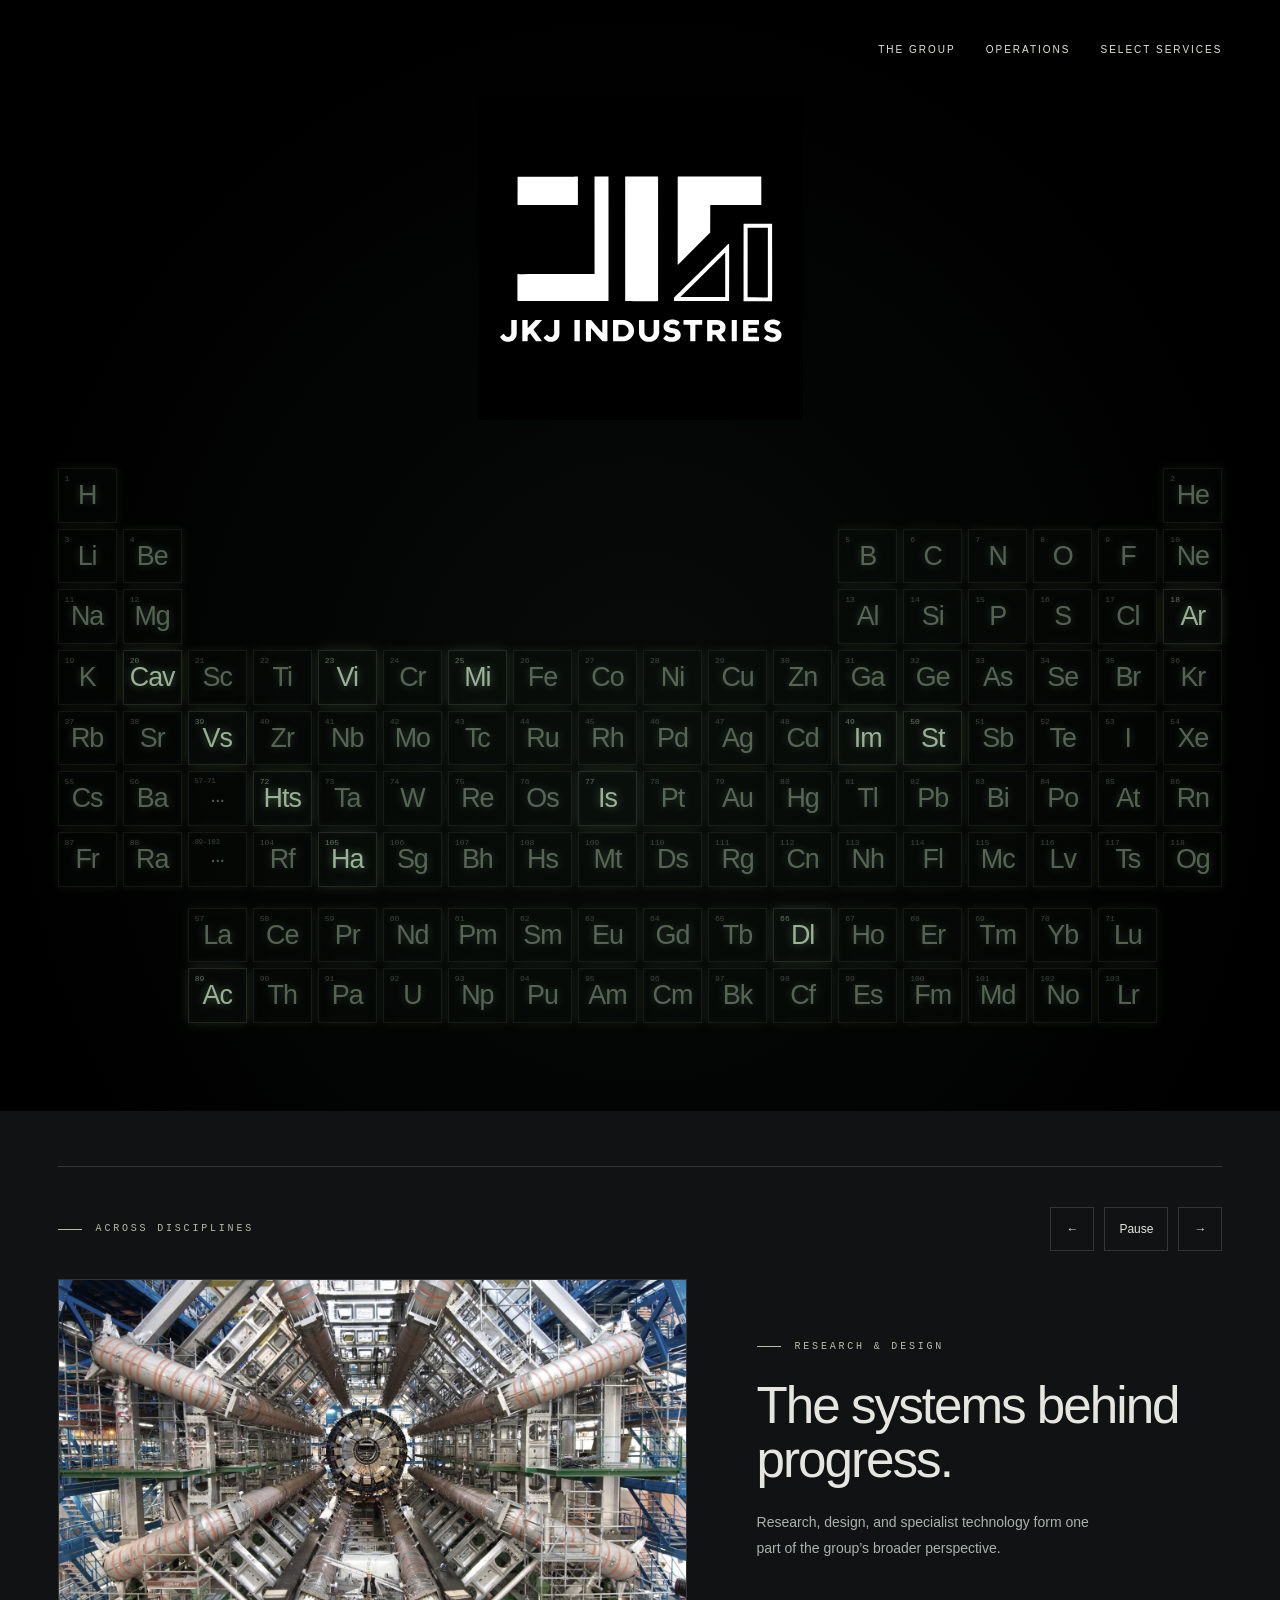
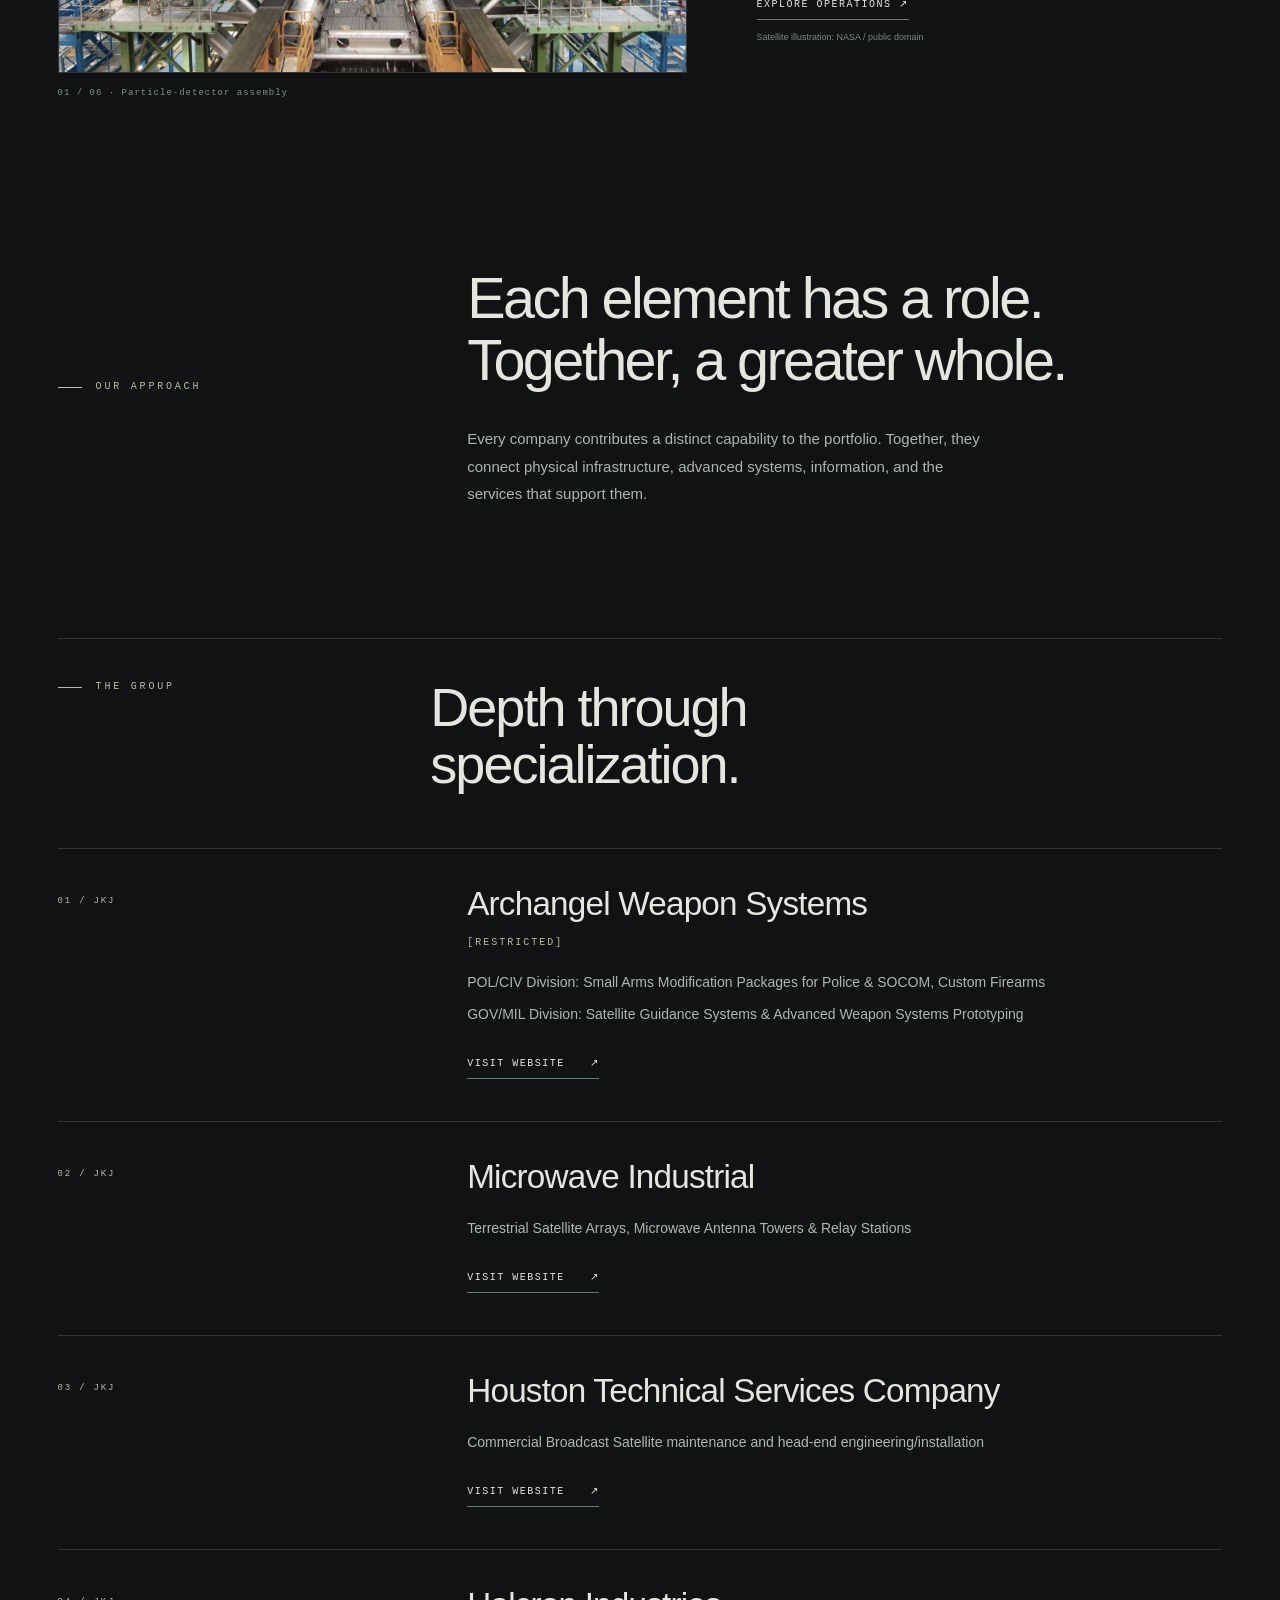
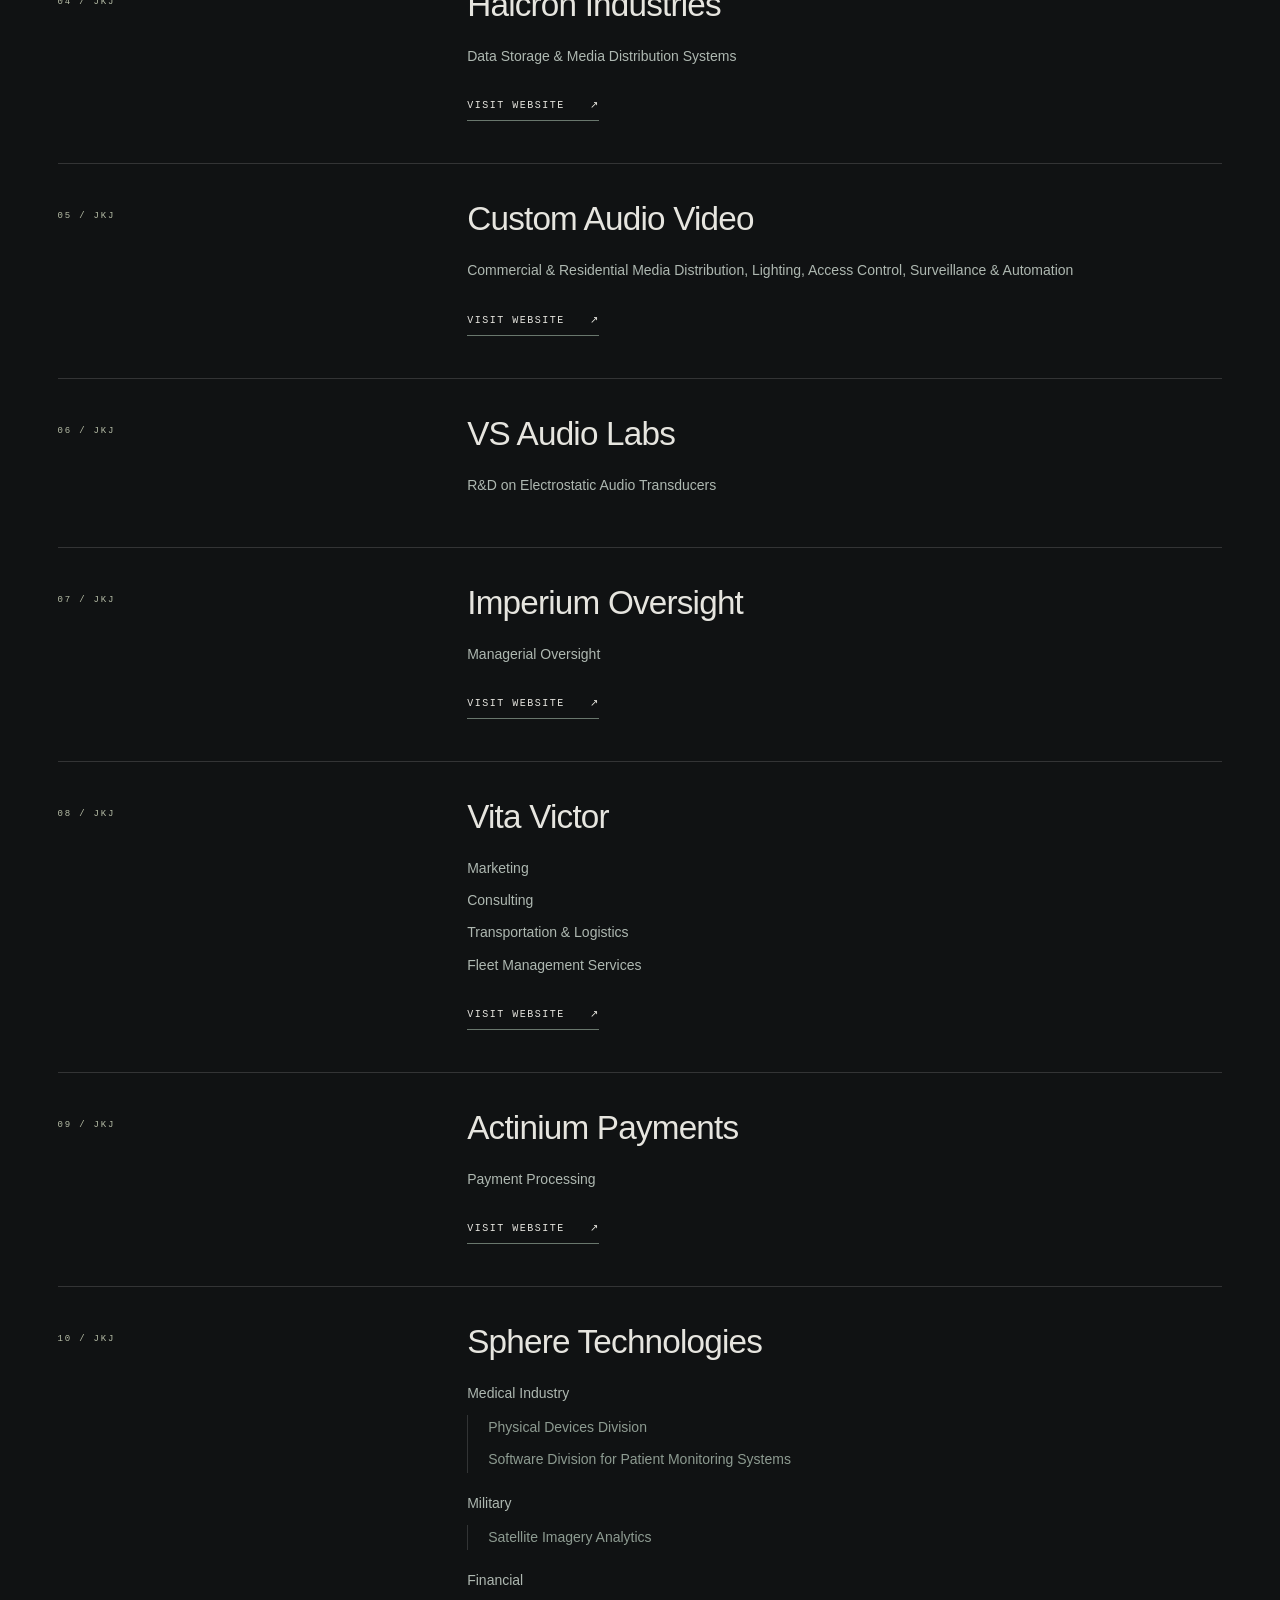
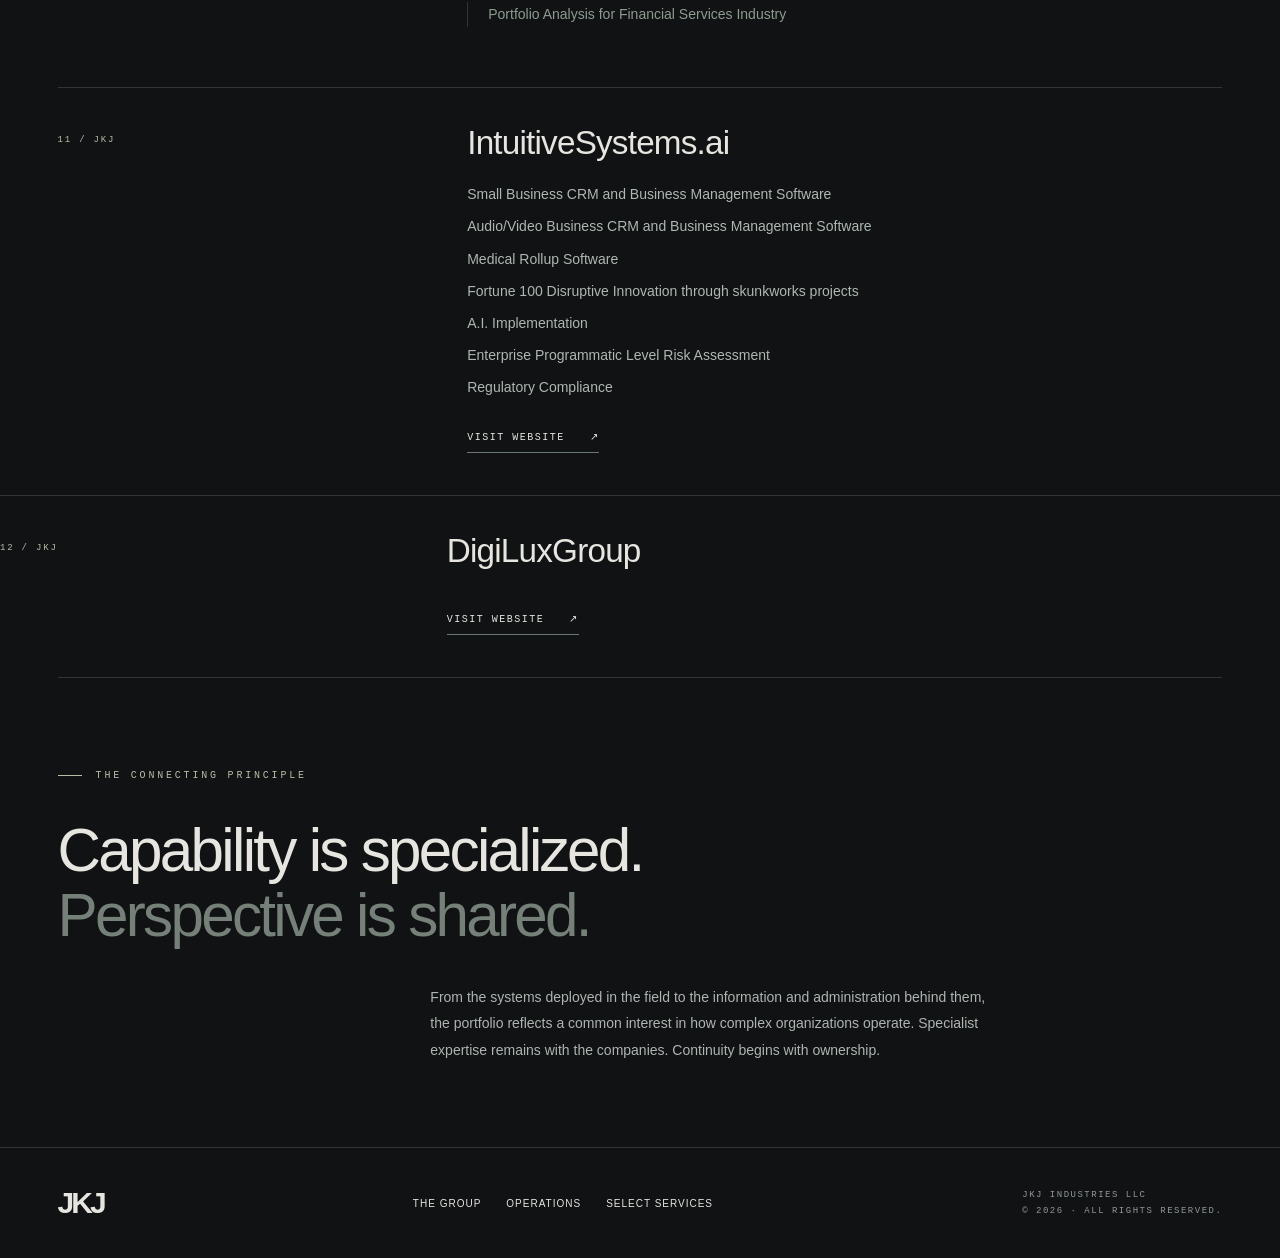
==== commit 7f3af3dc: "Brighten company tiles by 25%" ====
--- a/index.html
+++ b/index.html
@@ -1,4 +1,4 @@
-<!doctype html><html lang="en"><head><meta charset="utf-8"><meta name="viewport" content="width=device-width,initial-scale=1"><meta name="theme-color" content="#101213"><meta name="description" content="JKJ Industries — specialist enterprises under common ownership."><title>Independent. By design. — JKJ</title><link rel="stylesheet" href="styles.css"><link rel="stylesheet" href="elements.css?v=20261101-dim"></head><body class="element-home"><header><a class="brand" href="index.html" aria-label="JKJ home">JKJ<small>INDUSTRIES</small></a><nav class="nav" aria-label="Main navigation"><a href="index.html#portfolio">The group</a><a href="about.html">Operations</a><a href="services.html">Select Services</a></nav></header><main><section class="elements-hero" aria-label="JKJ portfolio"><a class="central-brand" href="index.html" aria-label="JKJ Industries home"><img src="jkj-logo.svg" alt="JKJ Industries"></a><div class="table-scroll" role="region" aria-label="Interactive portfolio periodic table" tabindex="0"><div class="element-table"><div class="element ghost" style="grid-row:1;grid-column:1" aria-hidden="true"><small>1</small><span>H</span></div><div class="element ghost" style="grid-row:1;grid-column:18" aria-hidden="true"><small>2</small><span>He</span></div><div class="element ghost" style="grid-row:2;grid-column:1" aria-hidden="true"><small>3</small><span>Li</span></div><div class="element ghost" style="grid-row:2;grid-column:2" aria-hidden="true"><small>4</small><span>Be</span></div><div class="element ghost" style="grid-row:2;grid-column:13" aria-hidden="true"><small>5</small><span>B</span></div><div class="element ghost" style="grid-row:2;grid-column:14" aria-hidden="true"><small>6</small><span>C</span></div><div class="element ghost" style="grid-row:2;grid-column:15" aria-hidden="true"><small>7</small><span>N</span></div><div class="element ghost" style="grid-row:2;grid-column:16" aria-hidden="true"><small>8</small><span>O</span></div><div class="element ghost" style="grid-row:2;grid-column:17" aria-hidden="true"><small>9</small><span>F</span></div><div class="element ghost" style="grid-row:2;grid-column:18" aria-hidden="true"><small>10</small><span>Ne</span></div><div class="element ghost" style="grid-row:3;grid-column:1" aria-hidden="true"><small>11</small><span>Na</span></div><div class="element ghost" style="grid-row:3;grid-column:2" aria-hidden="true"><small>12</small><span>Mg</span></div><div class="element ghost" style="grid-row:3;grid-column:13" aria-hidden="true"><small>13</small><span>Al</span></div><div class="element ghost" style="grid-row:3;grid-column:14" aria-hidden="true"><small>14</small><span>Si</span></div><div class="element ghost" style="grid-row:3;grid-column:15" aria-hidden="true"><small>15</small><span>P</span></div><div class="element ghost" style="grid-row:3;grid-column:16" aria-hidden="true"><small>16</small><span>S</span></div><div class="element ghost" style="grid-row:3;grid-column:17" aria-hidden="true"><small>17</small><span>Cl</span></div><button class="element company" style="grid-row:3;grid-column:18" data-company="archangel-weapon-systems" aria-label="Explore Archangel Weapon Systems" aria-haspopup="dialog"><small>18</small><span>Ar</span></button><div class="element ghost" style="grid-row:4;grid-column:1" aria-hidden="true"><small>19</small><span>K</span></div><button class="element company" style="grid-row:4;grid-column:2" data-company="custom-audio-video" aria-label="Explore Custom Audio Video" aria-haspopup="dialog"><small>20</small><span>Cav</span></button><div class="element ghost" style="grid-row:4;grid-column:3" aria-hidden="true"><small>21</small><span>Sc</span></div><div class="element ghost" style="grid-row:4;grid-column:4" aria-hidden="true"><small>22</small><span>Ti</span></div><button class="element company" style="grid-row:4;grid-column:5" data-company="vita-victor" aria-label="Explore Vita Victor" aria-haspopup="dialog"><small>23</small><span>Vi</span></button><div class="element ghost" style="grid-row:4;grid-column:6" aria-hidden="true"><small>24</small><span>Cr</span></div><button class="element company" style="grid-row:4;grid-column:7" data-company="microwave-industrial" aria-label="Explore Microwave Industrial" aria-haspopup="dialog"><small>25</small><span>Mi</span></button><div class="element ghost" style="grid-row:4;grid-column:8" aria-hidden="true"><small>26</small><span>Fe</span></div><div class="element ghost" style="grid-row:4;grid-column:9" aria-hidden="true"><small>27</small><span>Co</span></div><div class="element ghost" style="grid-row:4;grid-column:10" aria-hidden="true"><small>28</small><span>Ni</span></div><div class="element ghost" style="grid-row:4;grid-column:11" aria-hidden="true"><small>29</small><span>Cu</span></div><div class="element ghost" style="grid-row:4;grid-column:12" aria-hidden="true"><small>30</small><span>Zn</span></div><div class="element ghost" style="grid-row:4;grid-column:13" aria-hidden="true"><small>31</small><span>Ga</span></div><div class="element ghost" style="grid-row:4;grid-column:14" aria-hidden="true"><small>32</small><span>Ge</span></div><div class="element ghost" style="grid-row:4;grid-column:15" aria-hidden="true"><small>33</small><span>As</span></div><div class="element ghost" style="grid-row:4;grid-column:16" aria-hidden="true"><small>34</small><span>Se</span></div><div class="element ghost" style="grid-row:4;grid-column:17" aria-hidden="true"><small>35</small><span>Br</span></div><div class="element ghost" style="grid-row:4;grid-column:18" aria-hidden="true"><small>36</small><span>Kr</span></div><div class="element ghost" style="grid-row:5;grid-column:1" aria-hidden="true"><small>37</small><span>Rb</span></div><div class="element ghost" style="grid-row:5;grid-column:2" aria-hidden="true"><small>38</small><span>Sr</span></div><button class="element company" style="grid-row:5;grid-column:3" data-company="vs-audio-labs" aria-label="Explore VS Audio Labs" aria-haspopup="dialog"><small>39</small><span>Vs</span></button><div class="element ghost" style="grid-row:5;grid-column:4" aria-hidden="true"><small>40</small><span>Zr</span></div><div class="element ghost" style="grid-row:5;grid-column:5" aria-hidden="true"><small>41</small><span>Nb</span></div><div class="element ghost" style="grid-row:5;grid-column:6" aria-hidden="true"><small>42</small><span>Mo</span></div><div class="element ghost" style="grid-row:5;grid-column:7" aria-hidden="true"><small>43</small><span>Tc</span></div><div class="element ghost" style="grid-row:5;grid-column:8" aria-hidden="true"><small>44</small><span>Ru</span></div><div class="element ghost" style="grid-row:5;grid-column:9" aria-hidden="true"><small>45</small><span>Rh</span></div><div class="element ghost" style="grid-row:5;grid-column:10" aria-hidden="true"><small>46</small><span>Pd</span></div><div class="element ghost" style="grid-row:5;grid-column:11" aria-hidden="true"><small>47</small><span>Ag</span></div><div class="element ghost" style="grid-row:5;grid-column:12" aria-hidden="true"><small>48</small><span>Cd</span></div><button class="element company" style="grid-row:5;grid-column:13" data-company="imperium-oversight" aria-label="Explore Imperium Oversight" aria-haspopup="dialog"><small>49</small><span>Im</span></button><button class="element company" style="grid-row:5;grid-column:14" data-company="sphere-technologies" aria-label="Explore Sphere Technologies" aria-haspopup="dialog"><small>50</small><span>St</span></button><div class="element ghost" style="grid-row:5;grid-column:15" aria-hidden="true"><small>51</small><span>Sb</span></div><div class="element ghost" style="grid-row:5;grid-column:16" aria-hidden="true"><small>52</small><span>Te</span></div><div class="element ghost" style="grid-row:5;grid-column:17" aria-hidden="true"><small>53</small><span>I</span></div><div class="element ghost" style="grid-row:5;grid-column:18" aria-hidden="true"><small>54</small><span>Xe</span></div><div class="element ghost" style="grid-row:6;grid-column:1" aria-hidden="true"><small>55</small><span>Cs</span></div><div class="element ghost" style="grid-row:6;grid-column:2" aria-hidden="true"><small>56</small><span>Ba</span></div><div class="element ghost" style="grid-row:8;grid-column:3" aria-hidden="true"><small>57</small><span>La</span></div><div class="element ghost" style="grid-row:8;grid-column:4" aria-hidden="true"><small>58</small><span>Ce</span></div><div class="element ghost" style="grid-row:8;grid-column:5" aria-hidden="true"><small>59</small><span>Pr</span></div><div class="element ghost" style="grid-row:8;grid-column:6" aria-hidden="true"><small>60</small><span>Nd</span></div><div class="element ghost" style="grid-row:8;grid-column:7" aria-hidden="true"><small>61</small><span>Pm</span></div><div class="element ghost" style="grid-row:8;grid-column:8" aria-hidden="true"><small>62</small><span>Sm</span></div><div class="element ghost" style="grid-row:8;grid-column:9" aria-hidden="true"><small>63</small><span>Eu</span></div><div class="element ghost" style="grid-row:8;grid-column:10" aria-hidden="true"><small>64</small><span>Gd</span></div><div class="element ghost" style="grid-row:8;grid-column:11" aria-hidden="true"><small>65</small><span>Tb</span></div><button class="element company" style="grid-row:8;grid-column:12" data-company="digilux-group" aria-label="Explore DigiLux Group" aria-haspopup="dialog"><small>66</small><span>Dl</span></button><div class="element ghost" style="grid-row:8;grid-column:13" aria-hidden="true"><small>67</small><span>Ho</span></div><div class="element ghost" style="grid-row:8;grid-column:14" aria-hidden="true"><small>68</small><span>Er</span></div><div class="element ghost" style="grid-row:8;grid-column:15" aria-hidden="true"><small>69</small><span>Tm</span></div><div class="element ghost" style="grid-row:8;grid-column:16" aria-hidden="true"><small>70</small><span>Yb</span></div><div class="element ghost" style="grid-row:8;grid-column:17" aria-hidden="true"><small>71</small><span>Lu</span></div><button class="element company" style="grid-row:6;grid-column:4" data-company="houston-technical-services-company" aria-label="Explore Houston Technical Services Company" aria-haspopup="dialog"><small>72</small><span>Hts</span></button><div class="element ghost" style="grid-row:6;grid-column:5" aria-hidden="true"><small>73</small><span>Ta</span></div><div class="element ghost" style="grid-row:6;grid-column:6" aria-hidden="true"><small>74</small><span>W</span></div><div class="element ghost" style="grid-row:6;grid-column:7" aria-hidden="true"><small>75</small><span>Re</span></div><div class="element ghost" style="grid-row:6;grid-column:8" aria-hidden="true"><small>76</small><span>Os</span></div><button class="element company" style="grid-row:6;grid-column:9" data-company="intuitivesystems-ai" aria-label="Explore Intuitive Systems" aria-haspopup="dialog"><small>77</small><span>Is</span></button><div class="element ghost" style="grid-row:6;grid-column:10" aria-hidden="true"><small>78</small><span>Pt</span></div><div class="element ghost" style="grid-row:6;grid-column:11" aria-hidden="true"><small>79</small><span>Au</span></div><div class="element ghost" style="grid-row:6;grid-column:12" aria-hidden="true"><small>80</small><span>Hg</span></div><div class="element ghost" style="grid-row:6;grid-column:13" aria-hidden="true"><small>81</small><span>Tl</span></div><div class="element ghost" style="grid-row:6;grid-column:14" aria-hidden="true"><small>82</small><span>Pb</span></div><div class="element ghost" style="grid-row:6;grid-column:15" aria-hidden="true"><small>83</small><span>Bi</span></div><div class="element ghost" style="grid-row:6;grid-column:16" aria-hidden="true"><small>84</small><span>Po</span></div><div class="element ghost" style="grid-row:6;grid-column:17" aria-hidden="true"><small>85</small><span>At</span></div><div class="element ghost" style="grid-row:6;grid-column:18" aria-hidden="true"><small>86</small><span>Rn</span></div><div class="element ghost" style="grid-row:7;grid-column:1" aria-hidden="true"><small>87</small><span>Fr</span></div><div class="element ghost" style="grid-row:7;grid-column:2" aria-hidden="true"><small>88</small><span>Ra</span></div><button class="element company" style="grid-row:9;grid-column:3" data-company="actinium-payments" aria-label="Explore Actinium Payments" aria-haspopup="dialog"><small>89</small><span>Ac</span></button><div class="element ghost" style="grid-row:9;grid-column:4" aria-hidden="true"><small>90</small><span>Th</span></div><div class="element ghost" style="grid-row:9;grid-column:5" aria-hidden="true"><small>91</small><span>Pa</span></div><div class="element ghost" style="grid-row:9;grid-column:6" aria-hidden="true"><small>92</small><span>U</span></div><div class="element ghost" style="grid-row:9;grid-column:7" aria-hidden="true"><small>93</small><span>Np</span></div><div class="element ghost" style="grid-row:9;grid-column:8" aria-hidden="true"><small>94</small><span>Pu</span></div><div class="element ghost" style="grid-row:9;grid-column:9" aria-hidden="true"><small>95</small><span>Am</span></div><div class="element ghost" style="grid-row:9;grid-column:10" aria-hidden="true"><small>96</small><span>Cm</span></div><div class="element ghost" style="grid-row:9;grid-column:11" aria-hidden="true"><small>97</small><span>Bk</span></div><div class="element ghost" style="grid-row:9;grid-column:12" aria-hidden="true"><small>98</small><span>Cf</span></div><div class="element ghost" style="grid-row:9;grid-column:13" aria-hidden="true"><small>99</small><span>Es</span></div><div class="element ghost" style="grid-row:9;grid-column:14" aria-hidden="true"><small>100</small><span>Fm</span></div><div class="element ghost" style="grid-row:9;grid-column:15" aria-hidden="true"><small>101</small><span>Md</span></div><div class="element ghost" style="grid-row:9;grid-column:16" aria-hidden="true"><small>102</small><span>No</span></div><div class="element ghost" style="grid-row:9;grid-column:17" aria-hidden="true"><small>103</small><span>Lr</span></div><div class="element ghost" style="grid-row:7;grid-column:4" aria-hidden="true"><small>104</small><span>Rf</span></div><button class="element company" style="grid-row:7;grid-column:5" data-company="halcron-industries" aria-label="Explore Halcron Industries" aria-haspopup="dialog"><small>105</small><span>Ha</span></button><div class="element ghost" style="grid-row:7;grid-column:6" aria-hidden="true"><small>106</small><span>Sg</span></div><div class="element ghost" style="grid-row:7;grid-column:7" aria-hidden="true"><small>107</small><span>Bh</span></div><div class="element ghost" style="grid-row:7;grid-column:8" aria-hidden="true"><small>108</small><span>Hs</span></div><div class="element ghost" style="grid-row:7;grid-column:9" aria-hidden="true"><small>109</small><span>Mt</span></div><div class="element ghost" style="grid-row:7;grid-column:10" aria-hidden="true"><small>110</small><span>Ds</span></div><div class="element ghost" style="grid-row:7;grid-column:11" aria-hidden="true"><small>111</small><span>Rg</span></div><div class="element ghost" style="grid-row:7;grid-column:12" aria-hidden="true"><small>112</small><span>Cn</span></div><div class="element ghost" style="grid-row:7;grid-column:13" aria-hidden="true"><small>113</small><span>Nh</span></div><div class="element ghost" style="grid-row:7;grid-column:14" aria-hidden="true"><small>114</small><span>Fl</span></div><div class="element ghost" style="grid-row:7;grid-column:15" aria-hidden="true"><small>115</small><span>Mc</span></div><div class="element ghost" style="grid-row:7;grid-column:16" aria-hidden="true"><small>116</small><span>Lv</span></div><div class="element ghost" style="grid-row:7;grid-column:17" aria-hidden="true"><small>117</small><span>Ts</span></div><div class="element ghost" style="grid-row:7;grid-column:18" aria-hidden="true"><small>118</small><span>Og</span></div><div class="element series" style="grid-row:6;grid-column:3" aria-hidden="true"><small>57–71</small><span>···</span></div><div class="element series" style="grid-row:7;grid-column:3" aria-hidden="true"><small>89–103</small><span>···</span></div></div></div></section>
+<!doctype html><html lang="en"><head><meta charset="utf-8"><meta name="viewport" content="width=device-width,initial-scale=1"><meta name="theme-color" content="#101213"><meta name="description" content="JKJ Industries — specialist enterprises under common ownership."><title>Independent. By design. — JKJ</title><link rel="stylesheet" href="styles.css"><link rel="stylesheet" href="elements.css?v=20261101-bright"></head><body class="element-home"><header><a class="brand" href="index.html" aria-label="JKJ home">JKJ<small>INDUSTRIES</small></a><nav class="nav" aria-label="Main navigation"><a href="index.html#portfolio">The group</a><a href="about.html">Operations</a><a href="services.html">Select Services</a></nav></header><main><section class="elements-hero" aria-label="JKJ portfolio"><a class="central-brand" href="index.html" aria-label="JKJ Industries home"><img src="jkj-logo.svg" alt="JKJ Industries"></a><div class="table-scroll" role="region" aria-label="Interactive portfolio periodic table" tabindex="0"><div class="element-table"><div class="element ghost" style="grid-row:1;grid-column:1" aria-hidden="true"><small>1</small><span>H</span></div><div class="element ghost" style="grid-row:1;grid-column:18" aria-hidden="true"><small>2</small><span>He</span></div><div class="element ghost" style="grid-row:2;grid-column:1" aria-hidden="true"><small>3</small><span>Li</span></div><div class="element ghost" style="grid-row:2;grid-column:2" aria-hidden="true"><small>4</small><span>Be</span></div><div class="element ghost" style="grid-row:2;grid-column:13" aria-hidden="true"><small>5</small><span>B</span></div><div class="element ghost" style="grid-row:2;grid-column:14" aria-hidden="true"><small>6</small><span>C</span></div><div class="element ghost" style="grid-row:2;grid-column:15" aria-hidden="true"><small>7</small><span>N</span></div><div class="element ghost" style="grid-row:2;grid-column:16" aria-hidden="true"><small>8</small><span>O</span></div><div class="element ghost" style="grid-row:2;grid-column:17" aria-hidden="true"><small>9</small><span>F</span></div><div class="element ghost" style="grid-row:2;grid-column:18" aria-hidden="true"><small>10</small><span>Ne</span></div><div class="element ghost" style="grid-row:3;grid-column:1" aria-hidden="true"><small>11</small><span>Na</span></div><div class="element ghost" style="grid-row:3;grid-column:2" aria-hidden="true"><small>12</small><span>Mg</span></div><div class="element ghost" style="grid-row:3;grid-column:13" aria-hidden="true"><small>13</small><span>Al</span></div><div class="element ghost" style="grid-row:3;grid-column:14" aria-hidden="true"><small>14</small><span>Si</span></div><div class="element ghost" style="grid-row:3;grid-column:15" aria-hidden="true"><small>15</small><span>P</span></div><div class="element ghost" style="grid-row:3;grid-column:16" aria-hidden="true"><small>16</small><span>S</span></div><div class="element ghost" style="grid-row:3;grid-column:17" aria-hidden="true"><small>17</small><span>Cl</span></div><button class="element company" style="grid-row:3;grid-column:18" data-company="archangel-weapon-systems" aria-label="Explore Archangel Weapon Systems" aria-haspopup="dialog"><small>18</small><span>Ar</span></button><div class="element ghost" style="grid-row:4;grid-column:1" aria-hidden="true"><small>19</small><span>K</span></div><button class="element company" style="grid-row:4;grid-column:2" data-company="custom-audio-video" aria-label="Explore Custom Audio Video" aria-haspopup="dialog"><small>20</small><span>Cav</span></button><div class="element ghost" style="grid-row:4;grid-column:3" aria-hidden="true"><small>21</small><span>Sc</span></div><div class="element ghost" style="grid-row:4;grid-column:4" aria-hidden="true"><small>22</small><span>Ti</span></div><button class="element company" style="grid-row:4;grid-column:5" data-company="vita-victor" aria-label="Explore Vita Victor" aria-haspopup="dialog"><small>23</small><span>Vi</span></button><div class="element ghost" style="grid-row:4;grid-column:6" aria-hidden="true"><small>24</small><span>Cr</span></div><button class="element company" style="grid-row:4;grid-column:7" data-company="microwave-industrial" aria-label="Explore Microwave Industrial" aria-haspopup="dialog"><small>25</small><span>Mi</span></button><div class="element ghost" style="grid-row:4;grid-column:8" aria-hidden="true"><small>26</small><span>Fe</span></div><div class="element ghost" style="grid-row:4;grid-column:9" aria-hidden="true"><small>27</small><span>Co</span></div><div class="element ghost" style="grid-row:4;grid-column:10" aria-hidden="true"><small>28</small><span>Ni</span></div><div class="element ghost" style="grid-row:4;grid-column:11" aria-hidden="true"><small>29</small><span>Cu</span></div><div class="element ghost" style="grid-row:4;grid-column:12" aria-hidden="true"><small>30</small><span>Zn</span></div><div class="element ghost" style="grid-row:4;grid-column:13" aria-hidden="true"><small>31</small><span>Ga</span></div><div class="element ghost" style="grid-row:4;grid-column:14" aria-hidden="true"><small>32</small><span>Ge</span></div><div class="element ghost" style="grid-row:4;grid-column:15" aria-hidden="true"><small>33</small><span>As</span></div><div class="element ghost" style="grid-row:4;grid-column:16" aria-hidden="true"><small>34</small><span>Se</span></div><div class="element ghost" style="grid-row:4;grid-column:17" aria-hidden="true"><small>35</small><span>Br</span></div><div class="element ghost" style="grid-row:4;grid-column:18" aria-hidden="true"><small>36</small><span>Kr</span></div><div class="element ghost" style="grid-row:5;grid-column:1" aria-hidden="true"><small>37</small><span>Rb</span></div><div class="element ghost" style="grid-row:5;grid-column:2" aria-hidden="true"><small>38</small><span>Sr</span></div><button class="element company" style="grid-row:5;grid-column:3" data-company="vs-audio-labs" aria-label="Explore VS Audio Labs" aria-haspopup="dialog"><small>39</small><span>Vs</span></button><div class="element ghost" style="grid-row:5;grid-column:4" aria-hidden="true"><small>40</small><span>Zr</span></div><div class="element ghost" style="grid-row:5;grid-column:5" aria-hidden="true"><small>41</small><span>Nb</span></div><div class="element ghost" style="grid-row:5;grid-column:6" aria-hidden="true"><small>42</small><span>Mo</span></div><div class="element ghost" style="grid-row:5;grid-column:7" aria-hidden="true"><small>43</small><span>Tc</span></div><div class="element ghost" style="grid-row:5;grid-column:8" aria-hidden="true"><small>44</small><span>Ru</span></div><div class="element ghost" style="grid-row:5;grid-column:9" aria-hidden="true"><small>45</small><span>Rh</span></div><div class="element ghost" style="grid-row:5;grid-column:10" aria-hidden="true"><small>46</small><span>Pd</span></div><div class="element ghost" style="grid-row:5;grid-column:11" aria-hidden="true"><small>47</small><span>Ag</span></div><div class="element ghost" style="grid-row:5;grid-column:12" aria-hidden="true"><small>48</small><span>Cd</span></div><button class="element company" style="grid-row:5;grid-column:13" data-company="imperium-oversight" aria-label="Explore Imperium Oversight" aria-haspopup="dialog"><small>49</small><span>Im</span></button><button class="element company" style="grid-row:5;grid-column:14" data-company="sphere-technologies" aria-label="Explore Sphere Technologies" aria-haspopup="dialog"><small>50</small><span>St</span></button><div class="element ghost" style="grid-row:5;grid-column:15" aria-hidden="true"><small>51</small><span>Sb</span></div><div class="element ghost" style="grid-row:5;grid-column:16" aria-hidden="true"><small>52</small><span>Te</span></div><div class="element ghost" style="grid-row:5;grid-column:17" aria-hidden="true"><small>53</small><span>I</span></div><div class="element ghost" style="grid-row:5;grid-column:18" aria-hidden="true"><small>54</small><span>Xe</span></div><div class="element ghost" style="grid-row:6;grid-column:1" aria-hidden="true"><small>55</small><span>Cs</span></div><div class="element ghost" style="grid-row:6;grid-column:2" aria-hidden="true"><small>56</small><span>Ba</span></div><div class="element ghost" style="grid-row:8;grid-column:3" aria-hidden="true"><small>57</small><span>La</span></div><div class="element ghost" style="grid-row:8;grid-column:4" aria-hidden="true"><small>58</small><span>Ce</span></div><div class="element ghost" style="grid-row:8;grid-column:5" aria-hidden="true"><small>59</small><span>Pr</span></div><div class="element ghost" style="grid-row:8;grid-column:6" aria-hidden="true"><small>60</small><span>Nd</span></div><div class="element ghost" style="grid-row:8;grid-column:7" aria-hidden="true"><small>61</small><span>Pm</span></div><div class="element ghost" style="grid-row:8;grid-column:8" aria-hidden="true"><small>62</small><span>Sm</span></div><div class="element ghost" style="grid-row:8;grid-column:9" aria-hidden="true"><small>63</small><span>Eu</span></div><div class="element ghost" style="grid-row:8;grid-column:10" aria-hidden="true"><small>64</small><span>Gd</span></div><div class="element ghost" style="grid-row:8;grid-column:11" aria-hidden="true"><small>65</small><span>Tb</span></div><button class="element company" style="grid-row:8;grid-column:12" data-company="digilux-group" aria-label="Explore DigiLux Group" aria-haspopup="dialog"><small>66</small><span>Dl</span></button><div class="element ghost" style="grid-row:8;grid-column:13" aria-hidden="true"><small>67</small><span>Ho</span></div><div class="element ghost" style="grid-row:8;grid-column:14" aria-hidden="true"><small>68</small><span>Er</span></div><div class="element ghost" style="grid-row:8;grid-column:15" aria-hidden="true"><small>69</small><span>Tm</span></div><div class="element ghost" style="grid-row:8;grid-column:16" aria-hidden="true"><small>70</small><span>Yb</span></div><div class="element ghost" style="grid-row:8;grid-column:17" aria-hidden="true"><small>71</small><span>Lu</span></div><button class="element company" style="grid-row:6;grid-column:4" data-company="houston-technical-services-company" aria-label="Explore Houston Technical Services Company" aria-haspopup="dialog"><small>72</small><span>Hts</span></button><div class="element ghost" style="grid-row:6;grid-column:5" aria-hidden="true"><small>73</small><span>Ta</span></div><div class="element ghost" style="grid-row:6;grid-column:6" aria-hidden="true"><small>74</small><span>W</span></div><div class="element ghost" style="grid-row:6;grid-column:7" aria-hidden="true"><small>75</small><span>Re</span></div><div class="element ghost" style="grid-row:6;grid-column:8" aria-hidden="true"><small>76</small><span>Os</span></div><button class="element company" style="grid-row:6;grid-column:9" data-company="intuitivesystems-ai" aria-label="Explore Intuitive Systems" aria-haspopup="dialog"><small>77</small><span>Is</span></button><div class="element ghost" style="grid-row:6;grid-column:10" aria-hidden="true"><small>78</small><span>Pt</span></div><div class="element ghost" style="grid-row:6;grid-column:11" aria-hidden="true"><small>79</small><span>Au</span></div><div class="element ghost" style="grid-row:6;grid-column:12" aria-hidden="true"><small>80</small><span>Hg</span></div><div class="element ghost" style="grid-row:6;grid-column:13" aria-hidden="true"><small>81</small><span>Tl</span></div><div class="element ghost" style="grid-row:6;grid-column:14" aria-hidden="true"><small>82</small><span>Pb</span></div><div class="element ghost" style="grid-row:6;grid-column:15" aria-hidden="true"><small>83</small><span>Bi</span></div><div class="element ghost" style="grid-row:6;grid-column:16" aria-hidden="true"><small>84</small><span>Po</span></div><div class="element ghost" style="grid-row:6;grid-column:17" aria-hidden="true"><small>85</small><span>At</span></div><div class="element ghost" style="grid-row:6;grid-column:18" aria-hidden="true"><small>86</small><span>Rn</span></div><div class="element ghost" style="grid-row:7;grid-column:1" aria-hidden="true"><small>87</small><span>Fr</span></div><div class="element ghost" style="grid-row:7;grid-column:2" aria-hidden="true"><small>88</small><span>Ra</span></div><button class="element company" style="grid-row:9;grid-column:3" data-company="actinium-payments" aria-label="Explore Actinium Payments" aria-haspopup="dialog"><small>89</small><span>Ac</span></button><div class="element ghost" style="grid-row:9;grid-column:4" aria-hidden="true"><small>90</small><span>Th</span></div><div class="element ghost" style="grid-row:9;grid-column:5" aria-hidden="true"><small>91</small><span>Pa</span></div><div class="element ghost" style="grid-row:9;grid-column:6" aria-hidden="true"><small>92</small><span>U</span></div><div class="element ghost" style="grid-row:9;grid-column:7" aria-hidden="true"><small>93</small><span>Np</span></div><div class="element ghost" style="grid-row:9;grid-column:8" aria-hidden="true"><small>94</small><span>Pu</span></div><div class="element ghost" style="grid-row:9;grid-column:9" aria-hidden="true"><small>95</small><span>Am</span></div><div class="element ghost" style="grid-row:9;grid-column:10" aria-hidden="true"><small>96</small><span>Cm</span></div><div class="element ghost" style="grid-row:9;grid-column:11" aria-hidden="true"><small>97</small><span>Bk</span></div><div class="element ghost" style="grid-row:9;grid-column:12" aria-hidden="true"><small>98</small><span>Cf</span></div><div class="element ghost" style="grid-row:9;grid-column:13" aria-hidden="true"><small>99</small><span>Es</span></div><div class="element ghost" style="grid-row:9;grid-column:14" aria-hidden="true"><small>100</small><span>Fm</span></div><div class="element ghost" style="grid-row:9;grid-column:15" aria-hidden="true"><small>101</small><span>Md</span></div><div class="element ghost" style="grid-row:9;grid-column:16" aria-hidden="true"><small>102</small><span>No</span></div><div class="element ghost" style="grid-row:9;grid-column:17" aria-hidden="true"><small>103</small><span>Lr</span></div><div class="element ghost" style="grid-row:7;grid-column:4" aria-hidden="true"><small>104</small><span>Rf</span></div><button class="element company" style="grid-row:7;grid-column:5" data-company="halcron-industries" aria-label="Explore Halcron Industries" aria-haspopup="dialog"><small>105</small><span>Ha</span></button><div class="element ghost" style="grid-row:7;grid-column:6" aria-hidden="true"><small>106</small><span>Sg</span></div><div class="element ghost" style="grid-row:7;grid-column:7" aria-hidden="true"><small>107</small><span>Bh</span></div><div class="element ghost" style="grid-row:7;grid-column:8" aria-hidden="true"><small>108</small><span>Hs</span></div><div class="element ghost" style="grid-row:7;grid-column:9" aria-hidden="true"><small>109</small><span>Mt</span></div><div class="element ghost" style="grid-row:7;grid-column:10" aria-hidden="true"><small>110</small><span>Ds</span></div><div class="element ghost" style="grid-row:7;grid-column:11" aria-hidden="true"><small>111</small><span>Rg</span></div><div class="element ghost" style="grid-row:7;grid-column:12" aria-hidden="true"><small>112</small><span>Cn</span></div><div class="element ghost" style="grid-row:7;grid-column:13" aria-hidden="true"><small>113</small><span>Nh</span></div><div class="element ghost" style="grid-row:7;grid-column:14" aria-hidden="true"><small>114</small><span>Fl</span></div><div class="element ghost" style="grid-row:7;grid-column:15" aria-hidden="true"><small>115</small><span>Mc</span></div><div class="element ghost" style="grid-row:7;grid-column:16" aria-hidden="true"><small>116</small><span>Lv</span></div><div class="element ghost" style="grid-row:7;grid-column:17" aria-hidden="true"><small>117</small><span>Ts</span></div><div class="element ghost" style="grid-row:7;grid-column:18" aria-hidden="true"><small>118</small><span>Og</span></div><div class="element series" style="grid-row:6;grid-column:3" aria-hidden="true"><small>57–71</small><span>···</span></div><div class="element series" style="grid-row:7;grid-column:3" aria-hidden="true"><small>89–103</small><span>···</span></div></div></div></section>
 <section class="gallery" aria-label="Sector imagery"><div class="gallery-top"><div class="eyebrow">Across disciplines</div><div class="gallery-controls"><button id="previous-slide" aria-label="Previous image">←</button><button id="toggle-slides" aria-label="Pause slideshow">Pause</button><button id="next-slide" aria-label="Next image">→</button></div></div><div class="gallery-layout"><figure><img id="gallery-image" class="gallery-image" src="collider.jpg" alt="Particle-detector assembly"><figcaption id="gallery-caption">01 / 06 · Particle-detector assembly</figcaption></figure><div class="gallery-copy"><div id="gallery-sector" class="eyebrow">Research &amp; design</div><h2 id="gallery-title">The systems behind progress.</h2><p id="gallery-description">Research, design, and specialist technology form one part of the group’s broader perspective.</p><a class="subsidiary-link" href="about.html">Explore operations ↗</a><div class="credit">Satellite illustration: <a href="https://www.usgs.gov/media/images/artists-depiction-tdrs-c-satellite" target="_blank" rel="noopener">NASA / public domain</a></div></div></div></section><section class="statement" id="approach" aria-labelledby="approach-title"><div class="eyebrow">Our approach</div><div><h2 id="approach-title">Each element has a role.<br>Together, a greater whole.</h2><p>Every company contributes a distinct capability to the portfolio.  Together, they connect physical infrastructure, advanced systems, information, and the services that support them.</p></div></section>
 <section class="portfolio" id="portfolio" aria-labelledby="portfolio-title"><div class="portfolio-head"><div class="eyebrow">The group</div><h2 id="portfolio-title">Depth through<br>specialization.</h2></div><section class="directory-entry" id="archangel-weapon-systems" aria-labelledby="title-archangel-weapon-systems"><div class="sector">01 / JKJ</div><div><h3 id="title-archangel-weapon-systems">Archangel Weapon Systems<span class="restriction">[RESTRICTED]</span></h3><ul class="capabilities"><li>POL/CIV Division: Small Arms Modification Packages for Police &amp; SOCOM, Custom Firearms</li><li>GOV/MIL Division: Satellite Guidance Systems &amp; Advanced Weapon Systems Prototyping</li></ul><a class="subsidiary-link" href="https://archangelweapons.com/" target="_blank" rel="noopener">Visit website <span aria-hidden="true">↗</span></a></div></section>
 <section class="directory-entry" id="microwave-industrial" aria-labelledby="title-microwave-industrial"><div class="sector">02 / JKJ</div><div><h3 id="title-microwave-industrial">Microwave Industrial</h3><ul class="capabilities"><li>Terrestrial Satellite Arrays, Microwave Antenna Towers &amp; Relay Stations</li></ul><a class="subsidiary-link" href="https://microwaveindustrial.tv/" target="_blank" rel="noopener">Visit website <span aria-hidden="true">↗</span></a></div></section>
--- a/elements.css
+++ b/elements.css
@@ -1,5 +1,5 @@
 
-.element-home header{position:absolute;justify-content:flex-end;border:0}.element-home header>.brand{display:none}.elements-hero{padding:95px 4.5% 70px;background:radial-gradient(ellipse at 50% 65%,#25392d44,transparent 70%),#0c110e}.central-brand{display:block;width:max-content;margin:0 auto 65px;text-align:center;font-size:96px;font-weight:800;line-height:1;letter-spacing:-9px;color:#e1e5dc}.central-brand small{display:block;font:9px/1.5 monospace;letter-spacing:7px;padding-left:8px;margin-top:12px}.table-scroll{overflow:auto;padding:18px 10px;margin:0 -10px}.element-table{display:grid;grid-template-columns:repeat(18,minmax(0,1fr));gap:6px;min-width:930px;max-width:1450px;margin:auto}.element{position:relative;aspect-ratio:1.08;min-width:0;padding:6px;border:1px solid #93b28e24;background:#243b2b18;color:#a0b89caa;box-shadow:0 0 10px #9dcc9120,inset 0 0 8px #9dcc9108;text-shadow:0 0 9px #c3e8b94d;font-family:Arial,Helvetica,sans-serif;text-align:center;display:flex;align-items:center;justify-content:center}.element small{position:absolute;top:5px;left:6px;font:8px monospace;color:#91a78d80}.element>span{font-size:clamp(19px,2.1vw,34px);font-weight:400;letter-spacing:-1px;line-height:1}.ghost{pointer-events:none;opacity:.75}.element.series{opacity:.75}.company{cursor:pointer;color:#a0b89cbb;box-shadow:0 0 11px #9dcc9123,inset 0 0 9px #9dcc9109;text-shadow:0 0 10px #c3e8b955;transition:background .2s,box-shadow .2s,color .2s,border-color .2s}.company:hover,.company:focus-visible{color:#ecf4e6;border-color:#b8d8aa99;background:#4b674244;box-shadow:0 0 22px #b4de9d55;outline:1px solid #c2dcb2;outline-offset:2px;z-index:2}.element[style*="grid-row:8"]{margin-top:15px}.series>span{font-size:20px}.series small{font-size:7px}.element-home .table-caption{display:none}
+.element-home header{position:absolute;justify-content:flex-end;border:0}.element-home header>.brand{display:none}.elements-hero{padding:95px 4.5% 70px;background:radial-gradient(ellipse at 50% 65%,#25392d44,transparent 70%),#0c110e}.central-brand{display:block;width:max-content;margin:0 auto 65px;text-align:center;font-size:96px;font-weight:800;line-height:1;letter-spacing:-9px;color:#e1e5dc}.central-brand small{display:block;font:9px/1.5 monospace;letter-spacing:7px;padding-left:8px;margin-top:12px}.table-scroll{overflow:auto;padding:18px 10px;margin:0 -10px}.element-table{display:grid;grid-template-columns:repeat(18,minmax(0,1fr));gap:6px;min-width:930px;max-width:1450px;margin:auto}.element{position:relative;aspect-ratio:1.08;min-width:0;padding:6px;border:1px solid #93b28e24;background:#243b2b18;color:#a0b89caa;box-shadow:0 0 10px #9dcc9120,inset 0 0 8px #9dcc9108;text-shadow:0 0 9px #c3e8b94d;font-family:Arial,Helvetica,sans-serif;text-align:center;display:flex;align-items:center;justify-content:center}.element small{position:absolute;top:5px;left:6px;font:8px monospace;color:#91a78d80}.element>span{font-size:clamp(19px,2.1vw,34px);font-weight:400;letter-spacing:-1px;line-height:1}.ghost{pointer-events:none;opacity:.75}.element.series{opacity:.75}.company{cursor:pointer;filter:brightness(1.25);color:#a0b89cbb;box-shadow:0 0 11px #9dcc9123,inset 0 0 9px #9dcc9109;text-shadow:0 0 10px #c3e8b955;transition:background .2s,box-shadow .2s,color .2s,border-color .2s}.company:hover,.company:focus-visible{color:#ecf4e6;border-color:#b8d8aa99;background:#4b674244;box-shadow:0 0 22px #b4de9d55;outline:1px solid #c2dcb2;outline-offset:2px;z-index:2}.element[style*="grid-row:8"]{margin-top:15px}.series>span{font-size:20px}.series small{font-size:7px}.element-home .table-caption{display:none}
 #company-dialog{background:#17201c;color:#e6e5df;border:1px solid #84967b;padding:60px;max-width:680px;width:calc(100% - 32px);max-height:85vh;box-shadow:0 30px 100px #000b}#company-dialog::backdrop{background:#060a08c9;backdrop-filter:blur(7px)}.dialog-close{display:block;margin:0 0 40px auto;background:none;color:#cbd7c2;border:1px solid #ffffff40;padding:10px 15px;cursor:pointer}#company-name{font-size:38px;font-weight:400;letter-spacing:-1px;line-height:1.1;margin:18px 0 25px}#company-content .capabilities{line-height:1.8;font-size:15px}#company-content .subsidiary-link{display:inline-block;margin-top:25px}@media(max-width:750px){.element-home header{padding-top:25px}.element-home .nav{gap:18px;font-size:9px}.elements-hero{padding:85px 5% 35px}.central-brand{font-size:76px;margin-bottom:40px}.element-table{min-width:900px;gap:5px}.element>span{font-size:24px}.table-scroll{padding-bottom:25px}#company-dialog{padding:28px}}@media(prefers-reduced-motion:reduce){.company{transition:none}}
 
 .elements-hero{background:radial-gradient(ellipse at 50% 65%,#25392d33,transparent 70%),#000}.central-brand{width:325px;margin:0 auto 30px;line-height:0}.central-brand img{display:block;width:100%;height:auto}@media(max-width:750px){.central-brand{width:262.5px}}
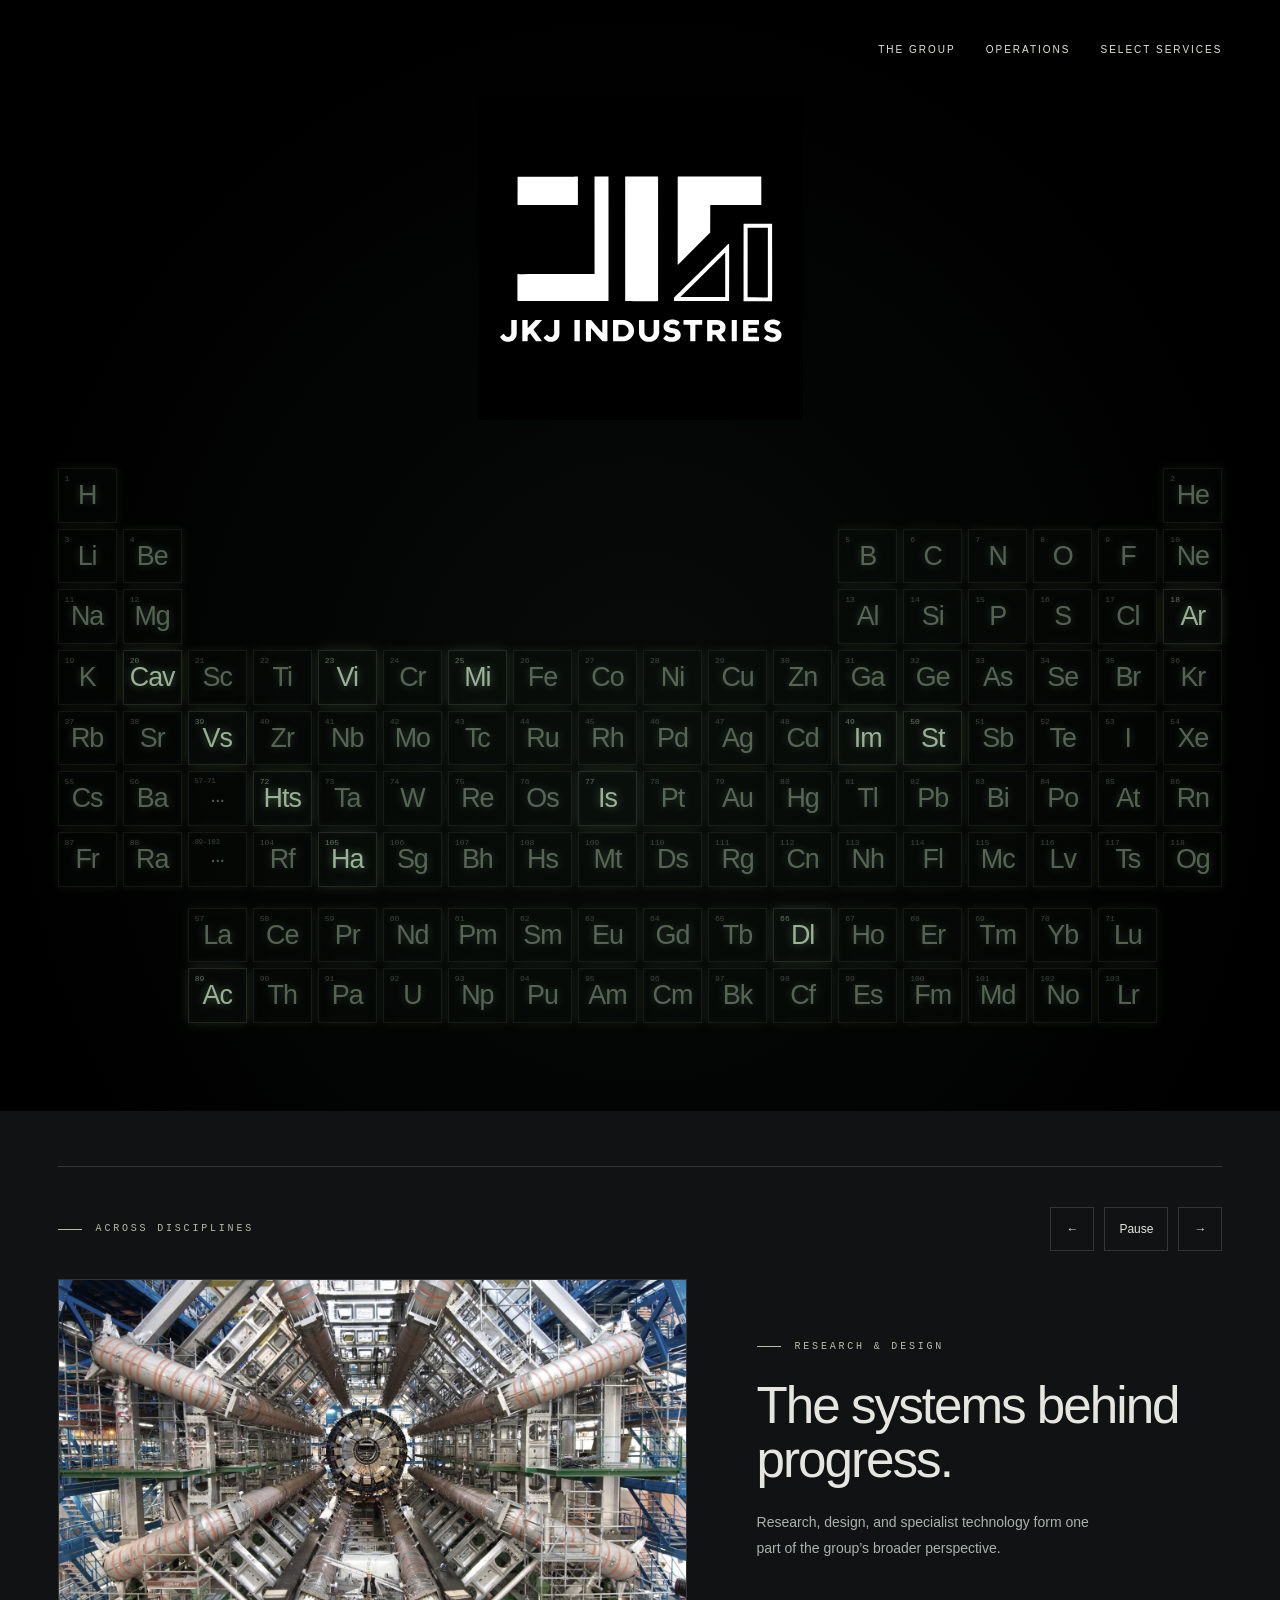
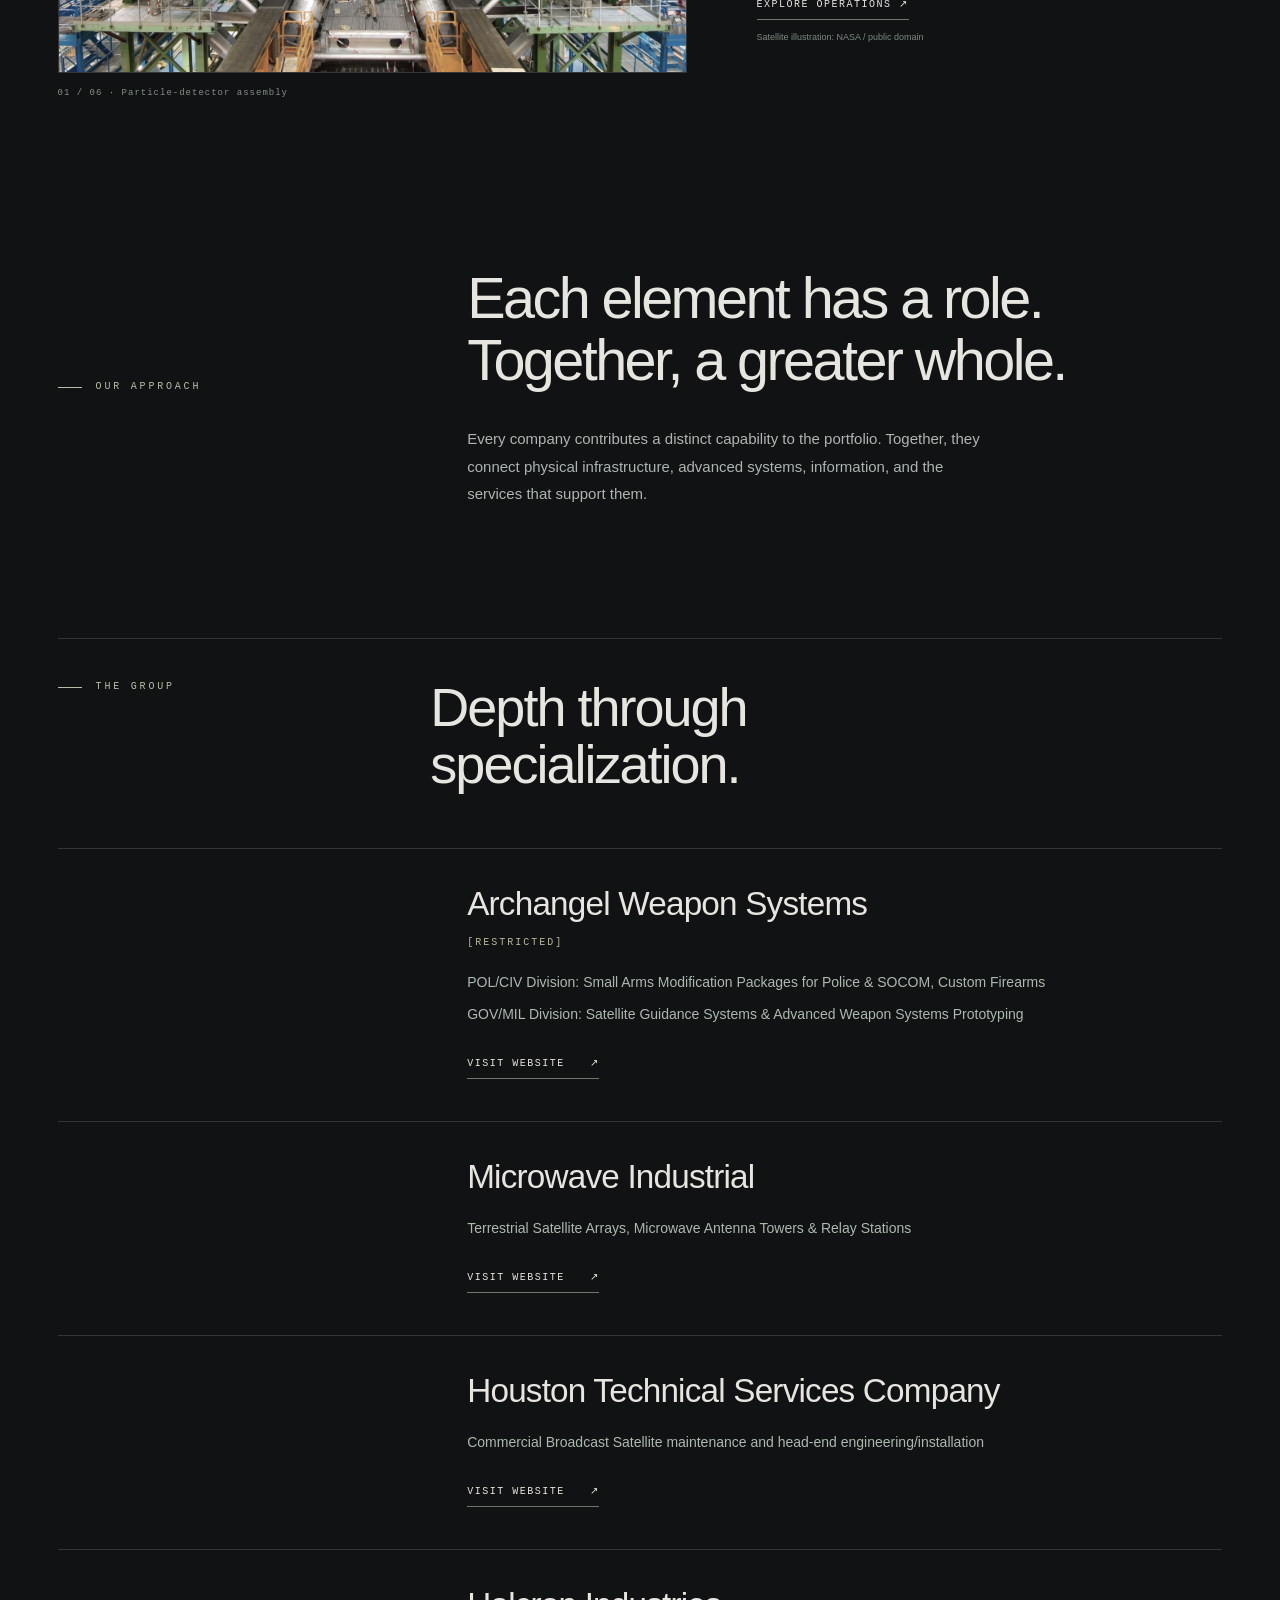
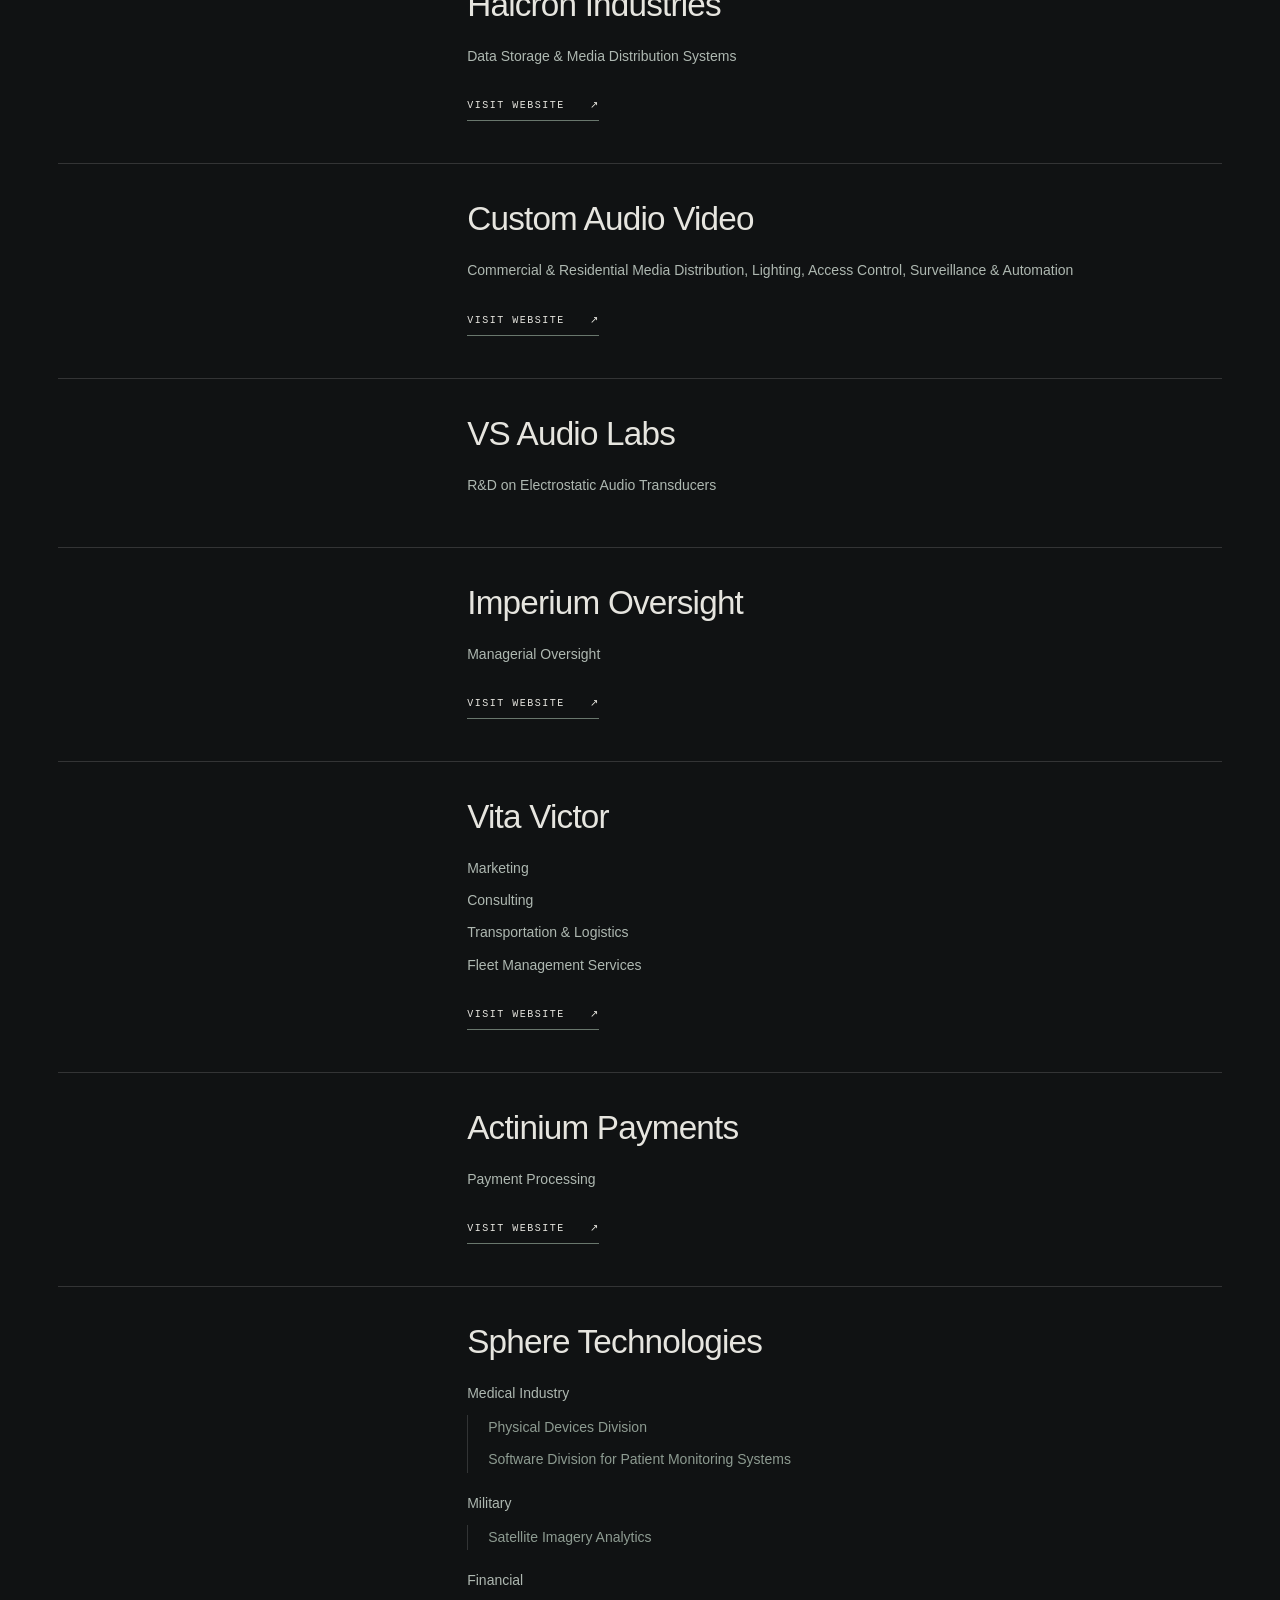
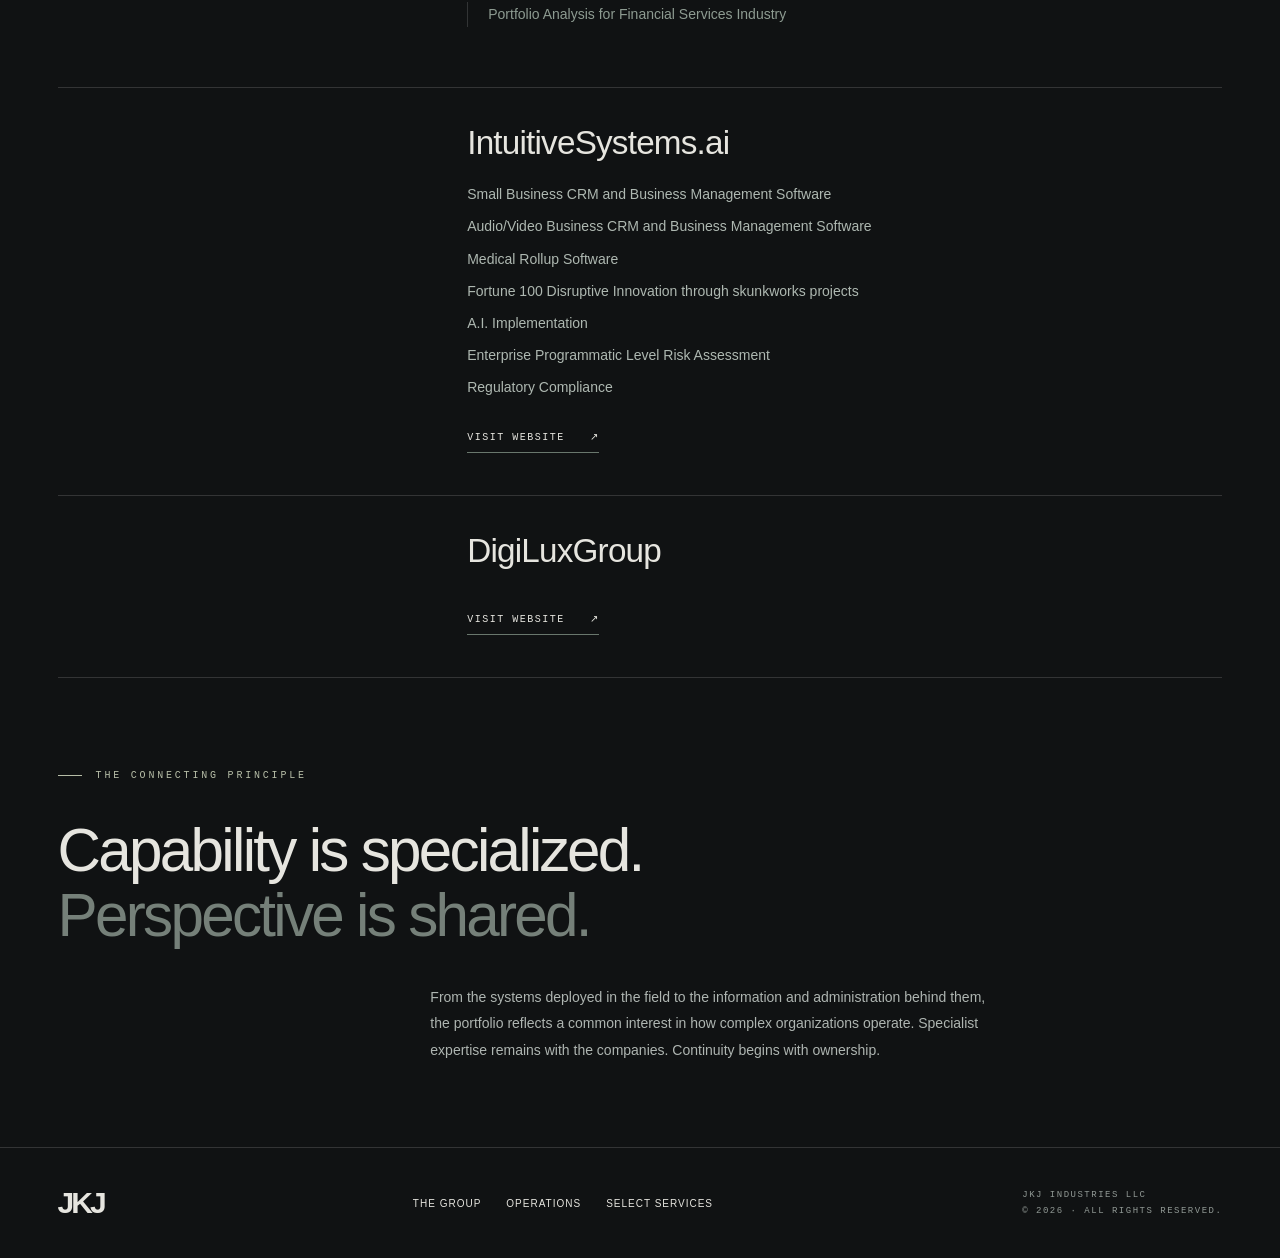
==== commit f75cf296: "Align DigiLux entry and remove company numbers" ====
--- a/index.html
+++ b/index.html
@@ -1,16 +1,16 @@
 <!doctype html><html lang="en"><head><meta charset="utf-8"><meta name="viewport" content="width=device-width,initial-scale=1"><meta name="theme-color" content="#101213"><meta name="description" content="JKJ Industries — specialist enterprises under common ownership."><title>Independent. By design. — JKJ</title><link rel="stylesheet" href="styles.css"><link rel="stylesheet" href="elements.css?v=20261101-bright"></head><body class="element-home"><header><a class="brand" href="index.html" aria-label="JKJ home">JKJ<small>INDUSTRIES</small></a><nav class="nav" aria-label="Main navigation"><a href="index.html#portfolio">The group</a><a href="about.html">Operations</a><a href="services.html">Select Services</a></nav></header><main><section class="elements-hero" aria-label="JKJ portfolio"><a class="central-brand" href="index.html" aria-label="JKJ Industries home"><img src="jkj-logo.svg" alt="JKJ Industries"></a><div class="table-scroll" role="region" aria-label="Interactive portfolio periodic table" tabindex="0"><div class="element-table"><div class="element ghost" style="grid-row:1;grid-column:1" aria-hidden="true"><small>1</small><span>H</span></div><div class="element ghost" style="grid-row:1;grid-column:18" aria-hidden="true"><small>2</small><span>He</span></div><div class="element ghost" style="grid-row:2;grid-column:1" aria-hidden="true"><small>3</small><span>Li</span></div><div class="element ghost" style="grid-row:2;grid-column:2" aria-hidden="true"><small>4</small><span>Be</span></div><div class="element ghost" style="grid-row:2;grid-column:13" aria-hidden="true"><small>5</small><span>B</span></div><div class="element ghost" style="grid-row:2;grid-column:14" aria-hidden="true"><small>6</small><span>C</span></div><div class="element ghost" style="grid-row:2;grid-column:15" aria-hidden="true"><small>7</small><span>N</span></div><div class="element ghost" style="grid-row:2;grid-column:16" aria-hidden="true"><small>8</small><span>O</span></div><div class="element ghost" style="grid-row:2;grid-column:17" aria-hidden="true"><small>9</small><span>F</span></div><div class="element ghost" style="grid-row:2;grid-column:18" aria-hidden="true"><small>10</small><span>Ne</span></div><div class="element ghost" style="grid-row:3;grid-column:1" aria-hidden="true"><small>11</small><span>Na</span></div><div class="element ghost" style="grid-row:3;grid-column:2" aria-hidden="true"><small>12</small><span>Mg</span></div><div class="element ghost" style="grid-row:3;grid-column:13" aria-hidden="true"><small>13</small><span>Al</span></div><div class="element ghost" style="grid-row:3;grid-column:14" aria-hidden="true"><small>14</small><span>Si</span></div><div class="element ghost" style="grid-row:3;grid-column:15" aria-hidden="true"><small>15</small><span>P</span></div><div class="element ghost" style="grid-row:3;grid-column:16" aria-hidden="true"><small>16</small><span>S</span></div><div class="element ghost" style="grid-row:3;grid-column:17" aria-hidden="true"><small>17</small><span>Cl</span></div><button class="element company" style="grid-row:3;grid-column:18" data-company="archangel-weapon-systems" aria-label="Explore Archangel Weapon Systems" aria-haspopup="dialog"><small>18</small><span>Ar</span></button><div class="element ghost" style="grid-row:4;grid-column:1" aria-hidden="true"><small>19</small><span>K</span></div><button class="element company" style="grid-row:4;grid-column:2" data-company="custom-audio-video" aria-label="Explore Custom Audio Video" aria-haspopup="dialog"><small>20</small><span>Cav</span></button><div class="element ghost" style="grid-row:4;grid-column:3" aria-hidden="true"><small>21</small><span>Sc</span></div><div class="element ghost" style="grid-row:4;grid-column:4" aria-hidden="true"><small>22</small><span>Ti</span></div><button class="element company" style="grid-row:4;grid-column:5" data-company="vita-victor" aria-label="Explore Vita Victor" aria-haspopup="dialog"><small>23</small><span>Vi</span></button><div class="element ghost" style="grid-row:4;grid-column:6" aria-hidden="true"><small>24</small><span>Cr</span></div><button class="element company" style="grid-row:4;grid-column:7" data-company="microwave-industrial" aria-label="Explore Microwave Industrial" aria-haspopup="dialog"><small>25</small><span>Mi</span></button><div class="element ghost" style="grid-row:4;grid-column:8" aria-hidden="true"><small>26</small><span>Fe</span></div><div class="element ghost" style="grid-row:4;grid-column:9" aria-hidden="true"><small>27</small><span>Co</span></div><div class="element ghost" style="grid-row:4;grid-column:10" aria-hidden="true"><small>28</small><span>Ni</span></div><div class="element ghost" style="grid-row:4;grid-column:11" aria-hidden="true"><small>29</small><span>Cu</span></div><div class="element ghost" style="grid-row:4;grid-column:12" aria-hidden="true"><small>30</small><span>Zn</span></div><div class="element ghost" style="grid-row:4;grid-column:13" aria-hidden="true"><small>31</small><span>Ga</span></div><div class="element ghost" style="grid-row:4;grid-column:14" aria-hidden="true"><small>32</small><span>Ge</span></div><div class="element ghost" style="grid-row:4;grid-column:15" aria-hidden="true"><small>33</small><span>As</span></div><div class="element ghost" style="grid-row:4;grid-column:16" aria-hidden="true"><small>34</small><span>Se</span></div><div class="element ghost" style="grid-row:4;grid-column:17" aria-hidden="true"><small>35</small><span>Br</span></div><div class="element ghost" style="grid-row:4;grid-column:18" aria-hidden="true"><small>36</small><span>Kr</span></div><div class="element ghost" style="grid-row:5;grid-column:1" aria-hidden="true"><small>37</small><span>Rb</span></div><div class="element ghost" style="grid-row:5;grid-column:2" aria-hidden="true"><small>38</small><span>Sr</span></div><button class="element company" style="grid-row:5;grid-column:3" data-company="vs-audio-labs" aria-label="Explore VS Audio Labs" aria-haspopup="dialog"><small>39</small><span>Vs</span></button><div class="element ghost" style="grid-row:5;grid-column:4" aria-hidden="true"><small>40</small><span>Zr</span></div><div class="element ghost" style="grid-row:5;grid-column:5" aria-hidden="true"><small>41</small><span>Nb</span></div><div class="element ghost" style="grid-row:5;grid-column:6" aria-hidden="true"><small>42</small><span>Mo</span></div><div class="element ghost" style="grid-row:5;grid-column:7" aria-hidden="true"><small>43</small><span>Tc</span></div><div class="element ghost" style="grid-row:5;grid-column:8" aria-hidden="true"><small>44</small><span>Ru</span></div><div class="element ghost" style="grid-row:5;grid-column:9" aria-hidden="true"><small>45</small><span>Rh</span></div><div class="element ghost" style="grid-row:5;grid-column:10" aria-hidden="true"><small>46</small><span>Pd</span></div><div class="element ghost" style="grid-row:5;grid-column:11" aria-hidden="true"><small>47</small><span>Ag</span></div><div class="element ghost" style="grid-row:5;grid-column:12" aria-hidden="true"><small>48</small><span>Cd</span></div><button class="element company" style="grid-row:5;grid-column:13" data-company="imperium-oversight" aria-label="Explore Imperium Oversight" aria-haspopup="dialog"><small>49</small><span>Im</span></button><button class="element company" style="grid-row:5;grid-column:14" data-company="sphere-technologies" aria-label="Explore Sphere Technologies" aria-haspopup="dialog"><small>50</small><span>St</span></button><div class="element ghost" style="grid-row:5;grid-column:15" aria-hidden="true"><small>51</small><span>Sb</span></div><div class="element ghost" style="grid-row:5;grid-column:16" aria-hidden="true"><small>52</small><span>Te</span></div><div class="element ghost" style="grid-row:5;grid-column:17" aria-hidden="true"><small>53</small><span>I</span></div><div class="element ghost" style="grid-row:5;grid-column:18" aria-hidden="true"><small>54</small><span>Xe</span></div><div class="element ghost" style="grid-row:6;grid-column:1" aria-hidden="true"><small>55</small><span>Cs</span></div><div class="element ghost" style="grid-row:6;grid-column:2" aria-hidden="true"><small>56</small><span>Ba</span></div><div class="element ghost" style="grid-row:8;grid-column:3" aria-hidden="true"><small>57</small><span>La</span></div><div class="element ghost" style="grid-row:8;grid-column:4" aria-hidden="true"><small>58</small><span>Ce</span></div><div class="element ghost" style="grid-row:8;grid-column:5" aria-hidden="true"><small>59</small><span>Pr</span></div><div class="element ghost" style="grid-row:8;grid-column:6" aria-hidden="true"><small>60</small><span>Nd</span></div><div class="element ghost" style="grid-row:8;grid-column:7" aria-hidden="true"><small>61</small><span>Pm</span></div><div class="element ghost" style="grid-row:8;grid-column:8" aria-hidden="true"><small>62</small><span>Sm</span></div><div class="element ghost" style="grid-row:8;grid-column:9" aria-hidden="true"><small>63</small><span>Eu</span></div><div class="element ghost" style="grid-row:8;grid-column:10" aria-hidden="true"><small>64</small><span>Gd</span></div><div class="element ghost" style="grid-row:8;grid-column:11" aria-hidden="true"><small>65</small><span>Tb</span></div><button class="element company" style="grid-row:8;grid-column:12" data-company="digilux-group" aria-label="Explore DigiLux Group" aria-haspopup="dialog"><small>66</small><span>Dl</span></button><div class="element ghost" style="grid-row:8;grid-column:13" aria-hidden="true"><small>67</small><span>Ho</span></div><div class="element ghost" style="grid-row:8;grid-column:14" aria-hidden="true"><small>68</small><span>Er</span></div><div class="element ghost" style="grid-row:8;grid-column:15" aria-hidden="true"><small>69</small><span>Tm</span></div><div class="element ghost" style="grid-row:8;grid-column:16" aria-hidden="true"><small>70</small><span>Yb</span></div><div class="element ghost" style="grid-row:8;grid-column:17" aria-hidden="true"><small>71</small><span>Lu</span></div><button class="element company" style="grid-row:6;grid-column:4" data-company="houston-technical-services-company" aria-label="Explore Houston Technical Services Company" aria-haspopup="dialog"><small>72</small><span>Hts</span></button><div class="element ghost" style="grid-row:6;grid-column:5" aria-hidden="true"><small>73</small><span>Ta</span></div><div class="element ghost" style="grid-row:6;grid-column:6" aria-hidden="true"><small>74</small><span>W</span></div><div class="element ghost" style="grid-row:6;grid-column:7" aria-hidden="true"><small>75</small><span>Re</span></div><div class="element ghost" style="grid-row:6;grid-column:8" aria-hidden="true"><small>76</small><span>Os</span></div><button class="element company" style="grid-row:6;grid-column:9" data-company="intuitivesystems-ai" aria-label="Explore Intuitive Systems" aria-haspopup="dialog"><small>77</small><span>Is</span></button><div class="element ghost" style="grid-row:6;grid-column:10" aria-hidden="true"><small>78</small><span>Pt</span></div><div class="element ghost" style="grid-row:6;grid-column:11" aria-hidden="true"><small>79</small><span>Au</span></div><div class="element ghost" style="grid-row:6;grid-column:12" aria-hidden="true"><small>80</small><span>Hg</span></div><div class="element ghost" style="grid-row:6;grid-column:13" aria-hidden="true"><small>81</small><span>Tl</span></div><div class="element ghost" style="grid-row:6;grid-column:14" aria-hidden="true"><small>82</small><span>Pb</span></div><div class="element ghost" style="grid-row:6;grid-column:15" aria-hidden="true"><small>83</small><span>Bi</span></div><div class="element ghost" style="grid-row:6;grid-column:16" aria-hidden="true"><small>84</small><span>Po</span></div><div class="element ghost" style="grid-row:6;grid-column:17" aria-hidden="true"><small>85</small><span>At</span></div><div class="element ghost" style="grid-row:6;grid-column:18" aria-hidden="true"><small>86</small><span>Rn</span></div><div class="element ghost" style="grid-row:7;grid-column:1" aria-hidden="true"><small>87</small><span>Fr</span></div><div class="element ghost" style="grid-row:7;grid-column:2" aria-hidden="true"><small>88</small><span>Ra</span></div><button class="element company" style="grid-row:9;grid-column:3" data-company="actinium-payments" aria-label="Explore Actinium Payments" aria-haspopup="dialog"><small>89</small><span>Ac</span></button><div class="element ghost" style="grid-row:9;grid-column:4" aria-hidden="true"><small>90</small><span>Th</span></div><div class="element ghost" style="grid-row:9;grid-column:5" aria-hidden="true"><small>91</small><span>Pa</span></div><div class="element ghost" style="grid-row:9;grid-column:6" aria-hidden="true"><small>92</small><span>U</span></div><div class="element ghost" style="grid-row:9;grid-column:7" aria-hidden="true"><small>93</small><span>Np</span></div><div class="element ghost" style="grid-row:9;grid-column:8" aria-hidden="true"><small>94</small><span>Pu</span></div><div class="element ghost" style="grid-row:9;grid-column:9" aria-hidden="true"><small>95</small><span>Am</span></div><div class="element ghost" style="grid-row:9;grid-column:10" aria-hidden="true"><small>96</small><span>Cm</span></div><div class="element ghost" style="grid-row:9;grid-column:11" aria-hidden="true"><small>97</small><span>Bk</span></div><div class="element ghost" style="grid-row:9;grid-column:12" aria-hidden="true"><small>98</small><span>Cf</span></div><div class="element ghost" style="grid-row:9;grid-column:13" aria-hidden="true"><small>99</small><span>Es</span></div><div class="element ghost" style="grid-row:9;grid-column:14" aria-hidden="true"><small>100</small><span>Fm</span></div><div class="element ghost" style="grid-row:9;grid-column:15" aria-hidden="true"><small>101</small><span>Md</span></div><div class="element ghost" style="grid-row:9;grid-column:16" aria-hidden="true"><small>102</small><span>No</span></div><div class="element ghost" style="grid-row:9;grid-column:17" aria-hidden="true"><small>103</small><span>Lr</span></div><div class="element ghost" style="grid-row:7;grid-column:4" aria-hidden="true"><small>104</small><span>Rf</span></div><button class="element company" style="grid-row:7;grid-column:5" data-company="halcron-industries" aria-label="Explore Halcron Industries" aria-haspopup="dialog"><small>105</small><span>Ha</span></button><div class="element ghost" style="grid-row:7;grid-column:6" aria-hidden="true"><small>106</small><span>Sg</span></div><div class="element ghost" style="grid-row:7;grid-column:7" aria-hidden="true"><small>107</small><span>Bh</span></div><div class="element ghost" style="grid-row:7;grid-column:8" aria-hidden="true"><small>108</small><span>Hs</span></div><div class="element ghost" style="grid-row:7;grid-column:9" aria-hidden="true"><small>109</small><span>Mt</span></div><div class="element ghost" style="grid-row:7;grid-column:10" aria-hidden="true"><small>110</small><span>Ds</span></div><div class="element ghost" style="grid-row:7;grid-column:11" aria-hidden="true"><small>111</small><span>Rg</span></div><div class="element ghost" style="grid-row:7;grid-column:12" aria-hidden="true"><small>112</small><span>Cn</span></div><div class="element ghost" style="grid-row:7;grid-column:13" aria-hidden="true"><small>113</small><span>Nh</span></div><div class="element ghost" style="grid-row:7;grid-column:14" aria-hidden="true"><small>114</small><span>Fl</span></div><div class="element ghost" style="grid-row:7;grid-column:15" aria-hidden="true"><small>115</small><span>Mc</span></div><div class="element ghost" style="grid-row:7;grid-column:16" aria-hidden="true"><small>116</small><span>Lv</span></div><div class="element ghost" style="grid-row:7;grid-column:17" aria-hidden="true"><small>117</small><span>Ts</span></div><div class="element ghost" style="grid-row:7;grid-column:18" aria-hidden="true"><small>118</small><span>Og</span></div><div class="element series" style="grid-row:6;grid-column:3" aria-hidden="true"><small>57–71</small><span>···</span></div><div class="element series" style="grid-row:7;grid-column:3" aria-hidden="true"><small>89–103</small><span>···</span></div></div></div></section>
 <section class="gallery" aria-label="Sector imagery"><div class="gallery-top"><div class="eyebrow">Across disciplines</div><div class="gallery-controls"><button id="previous-slide" aria-label="Previous image">←</button><button id="toggle-slides" aria-label="Pause slideshow">Pause</button><button id="next-slide" aria-label="Next image">→</button></div></div><div class="gallery-layout"><figure><img id="gallery-image" class="gallery-image" src="collider.jpg" alt="Particle-detector assembly"><figcaption id="gallery-caption">01 / 06 · Particle-detector assembly</figcaption></figure><div class="gallery-copy"><div id="gallery-sector" class="eyebrow">Research &amp; design</div><h2 id="gallery-title">The systems behind progress.</h2><p id="gallery-description">Research, design, and specialist technology form one part of the group’s broader perspective.</p><a class="subsidiary-link" href="about.html">Explore operations ↗</a><div class="credit">Satellite illustration: <a href="https://www.usgs.gov/media/images/artists-depiction-tdrs-c-satellite" target="_blank" rel="noopener">NASA / public domain</a></div></div></div></section><section class="statement" id="approach" aria-labelledby="approach-title"><div class="eyebrow">Our approach</div><div><h2 id="approach-title">Each element has a role.<br>Together, a greater whole.</h2><p>Every company contributes a distinct capability to the portfolio.  Together, they connect physical infrastructure, advanced systems, information, and the services that support them.</p></div></section>
-<section class="portfolio" id="portfolio" aria-labelledby="portfolio-title"><div class="portfolio-head"><div class="eyebrow">The group</div><h2 id="portfolio-title">Depth through<br>specialization.</h2></div><section class="directory-entry" id="archangel-weapon-systems" aria-labelledby="title-archangel-weapon-systems"><div class="sector">01 / JKJ</div><div><h3 id="title-archangel-weapon-systems">Archangel Weapon Systems<span class="restriction">[RESTRICTED]</span></h3><ul class="capabilities"><li>POL/CIV Division: Small Arms Modification Packages for Police &amp; SOCOM, Custom Firearms</li><li>GOV/MIL Division: Satellite Guidance Systems &amp; Advanced Weapon Systems Prototyping</li></ul><a class="subsidiary-link" href="https://archangelweapons.com/" target="_blank" rel="noopener">Visit website <span aria-hidden="true">↗</span></a></div></section>
-<section class="directory-entry" id="microwave-industrial" aria-labelledby="title-microwave-industrial"><div class="sector">02 / JKJ</div><div><h3 id="title-microwave-industrial">Microwave Industrial</h3><ul class="capabilities"><li>Terrestrial Satellite Arrays, Microwave Antenna Towers &amp; Relay Stations</li></ul><a class="subsidiary-link" href="https://microwaveindustrial.tv/" target="_blank" rel="noopener">Visit website <span aria-hidden="true">↗</span></a></div></section>
-<section class="directory-entry" id="houston-technical-services-company" aria-labelledby="title-houston-technical-services-company"><div class="sector">03 / JKJ</div><div><h3 id="title-houston-technical-services-company">Houston Technical Services Company</h3><ul class="capabilities"><li>Commercial Broadcast Satellite maintenance and head-end engineering/installation</li></ul><a class="subsidiary-link" href="https://microwaveindustrial.tv/" target="_blank" rel="noopener">Visit website <span aria-hidden="true">↗</span></a></div></section>
-<section class="directory-entry" id="halcron-industries" aria-labelledby="title-halcron-industries"><div class="sector">04 / JKJ</div><div><h3 id="title-halcron-industries">Halcron Industries</h3><ul class="capabilities"><li>Data Storage &amp; Media Distribution Systems</li></ul><a class="subsidiary-link" href="https://halcron.com/" target="_blank" rel="noopener">Visit website <span aria-hidden="true">↗</span></a></div></section>
-<section class="directory-entry" id="custom-audio-video" aria-labelledby="title-custom-audio-video"><div class="sector">05 / JKJ</div><div><h3 id="title-custom-audio-video">Custom Audio Video</h3><ul class="capabilities"><li>Commercial &amp; Residential Media Distribution, Lighting, Access Control, Surveillance &amp; Automation</li></ul><a class="subsidiary-link" href="https://cav.tv/" target="_blank" rel="noopener">Visit website <span aria-hidden="true">↗</span></a></div></section>
-<section class="directory-entry" id="vs-audio-labs" aria-labelledby="title-vs-audio-labs"><div class="sector">06 / JKJ</div><div><h3 id="title-vs-audio-labs">VS Audio Labs</h3><ul class="capabilities"><li>R&amp;D on Electrostatic Audio Transducers</li></ul></div></section>
-<section class="directory-entry" id="imperium-oversight" aria-labelledby="title-imperium-oversight"><div class="sector">07 / JKJ</div><div><h3 id="title-imperium-oversight">Imperium Oversight</h3><ul class="capabilities"><li>Managerial Oversight</li></ul><a class="subsidiary-link" href="https://imperiumoversight.com/" target="_blank" rel="noopener">Visit website <span aria-hidden="true">↗</span></a></div></section>
-<section class="directory-entry" id="vita-victor" aria-labelledby="title-vita-victor"><div class="sector">08 / JKJ</div><div><h3 id="title-vita-victor">Vita Victor</h3><ul class="capabilities"><li>Marketing</li><li>Consulting</li><li>Transportation &amp; Logistics</li><li>Fleet Management Services</li></ul><a class="subsidiary-link" href="https://vitavictor.com/" target="_blank" rel="noopener">Visit website <span aria-hidden="true">↗</span></a></div></section>
-<section class="directory-entry" id="actinium-payments" aria-labelledby="title-actinium-payments"><div class="sector">09 / JKJ</div><div><h3 id="title-actinium-payments">Actinium Payments</h3><ul class="capabilities"><li>Payment Processing</li></ul><a class="subsidiary-link" href="https://actiniumpayments.com/" target="_blank" rel="noopener">Visit website <span aria-hidden="true">↗</span></a></div></section>
-<section class="directory-entry" id="sphere-technologies" aria-labelledby="title-sphere-technologies"><div class="sector">10 / JKJ</div><div><h3 id="title-sphere-technologies">Sphere Technologies</h3><ul class="capabilities"><li>Medical Industry<ul class="capabilities"><li>Physical Devices Division</li><li>Software Division for Patient Monitoring Systems</li></ul></li><li>Military<ul class="capabilities"><li>Satellite Imagery Analytics</li></ul></li><li>Financial<ul class="capabilities"><li>Portfolio Analysis for Financial Services Industry</li></ul></li></ul></div></section>
-<section class="directory-entry" id="intuitivesystems-ai" aria-labelledby="title-intuitivesystems-ai"><div class="sector">11 / JKJ</div><div><h3 id="title-intuitivesystems-ai">IntuitiveSystems.ai</h3><ul class="capabilities"><li>Small Business CRM and Business Management Software</li><li>Audio/Video Business CRM and Business Management Software</li><li>Medical Rollup Software</li><li>Fortune 100 Disruptive Innovation through skunkworks projects</li><li>A.I. Implementation</li><li>Enterprise Programmatic Level Risk Assessment</li><li>Regulatory Compliance</li></ul><a class="subsidiary-link" href="https://intuitivesystems.ai/" target="_blank" rel="noopener">Visit website <span aria-hidden="true">↗</span></a></div></section></section>
-<section class="directory-entry" id="digilux-group" aria-labelledby="title-digilux-group"><div class="sector">12 / JKJ</div><div><h3 id="title-digilux-group">DigiLuxGroup</h3><a class="subsidiary-link" href="https://www.digiluxgroup.com/" target="_blank" rel="noopener noreferrer">Visit website <span aria-hidden="true">↗</span></a></div></section><section class="perspective"><div class="eyebrow">The connecting principle</div><h2>Capability is specialized.<br><span>Perspective is shared.</span></h2><p>From the systems deployed in the field to the information and administration behind them, the portfolio reflects a common interest in how complex organizations operate.  Specialist expertise remains with the companies.  Continuity begins with ownership.</p></section>
+<section class="portfolio" id="portfolio" aria-labelledby="portfolio-title"><div class="portfolio-head"><div class="eyebrow">The group</div><h2 id="portfolio-title">Depth through<br>specialization.</h2></div><section class="directory-entry" id="archangel-weapon-systems" aria-labelledby="title-archangel-weapon-systems"><div class="sector" aria-hidden="true"></div><div><h3 id="title-archangel-weapon-systems">Archangel Weapon Systems<span class="restriction">[RESTRICTED]</span></h3><ul class="capabilities"><li>POL/CIV Division: Small Arms Modification Packages for Police &amp; SOCOM, Custom Firearms</li><li>GOV/MIL Division: Satellite Guidance Systems &amp; Advanced Weapon Systems Prototyping</li></ul><a class="subsidiary-link" href="https://archangelweapons.com/" target="_blank" rel="noopener">Visit website <span aria-hidden="true">↗</span></a></div></section>
+<section class="directory-entry" id="microwave-industrial" aria-labelledby="title-microwave-industrial"><div class="sector" aria-hidden="true"></div><div><h3 id="title-microwave-industrial">Microwave Industrial</h3><ul class="capabilities"><li>Terrestrial Satellite Arrays, Microwave Antenna Towers &amp; Relay Stations</li></ul><a class="subsidiary-link" href="https://microwaveindustrial.tv/" target="_blank" rel="noopener">Visit website <span aria-hidden="true">↗</span></a></div></section>
+<section class="directory-entry" id="houston-technical-services-company" aria-labelledby="title-houston-technical-services-company"><div class="sector" aria-hidden="true"></div><div><h3 id="title-houston-technical-services-company">Houston Technical Services Company</h3><ul class="capabilities"><li>Commercial Broadcast Satellite maintenance and head-end engineering/installation</li></ul><a class="subsidiary-link" href="https://microwaveindustrial.tv/" target="_blank" rel="noopener">Visit website <span aria-hidden="true">↗</span></a></div></section>
+<section class="directory-entry" id="halcron-industries" aria-labelledby="title-halcron-industries"><div class="sector" aria-hidden="true"></div><div><h3 id="title-halcron-industries">Halcron Industries</h3><ul class="capabilities"><li>Data Storage &amp; Media Distribution Systems</li></ul><a class="subsidiary-link" href="https://halcron.com/" target="_blank" rel="noopener">Visit website <span aria-hidden="true">↗</span></a></div></section>
+<section class="directory-entry" id="custom-audio-video" aria-labelledby="title-custom-audio-video"><div class="sector" aria-hidden="true"></div><div><h3 id="title-custom-audio-video">Custom Audio Video</h3><ul class="capabilities"><li>Commercial &amp; Residential Media Distribution, Lighting, Access Control, Surveillance &amp; Automation</li></ul><a class="subsidiary-link" href="https://cav.tv/" target="_blank" rel="noopener">Visit website <span aria-hidden="true">↗</span></a></div></section>
+<section class="directory-entry" id="vs-audio-labs" aria-labelledby="title-vs-audio-labs"><div class="sector" aria-hidden="true"></div><div><h3 id="title-vs-audio-labs">VS Audio Labs</h3><ul class="capabilities"><li>R&amp;D on Electrostatic Audio Transducers</li></ul></div></section>
+<section class="directory-entry" id="imperium-oversight" aria-labelledby="title-imperium-oversight"><div class="sector" aria-hidden="true"></div><div><h3 id="title-imperium-oversight">Imperium Oversight</h3><ul class="capabilities"><li>Managerial Oversight</li></ul><a class="subsidiary-link" href="https://imperiumoversight.com/" target="_blank" rel="noopener">Visit website <span aria-hidden="true">↗</span></a></div></section>
+<section class="directory-entry" id="vita-victor" aria-labelledby="title-vita-victor"><div class="sector" aria-hidden="true"></div><div><h3 id="title-vita-victor">Vita Victor</h3><ul class="capabilities"><li>Marketing</li><li>Consulting</li><li>Transportation &amp; Logistics</li><li>Fleet Management Services</li></ul><a class="subsidiary-link" href="https://vitavictor.com/" target="_blank" rel="noopener">Visit website <span aria-hidden="true">↗</span></a></div></section>
+<section class="directory-entry" id="actinium-payments" aria-labelledby="title-actinium-payments"><div class="sector" aria-hidden="true"></div><div><h3 id="title-actinium-payments">Actinium Payments</h3><ul class="capabilities"><li>Payment Processing</li></ul><a class="subsidiary-link" href="https://actiniumpayments.com/" target="_blank" rel="noopener">Visit website <span aria-hidden="true">↗</span></a></div></section>
+<section class="directory-entry" id="sphere-technologies" aria-labelledby="title-sphere-technologies"><div class="sector" aria-hidden="true"></div><div><h3 id="title-sphere-technologies">Sphere Technologies</h3><ul class="capabilities"><li>Medical Industry<ul class="capabilities"><li>Physical Devices Division</li><li>Software Division for Patient Monitoring Systems</li></ul></li><li>Military<ul class="capabilities"><li>Satellite Imagery Analytics</li></ul></li><li>Financial<ul class="capabilities"><li>Portfolio Analysis for Financial Services Industry</li></ul></li></ul></div></section>
+<section class="directory-entry" id="intuitivesystems-ai" aria-labelledby="title-intuitivesystems-ai"><div class="sector" aria-hidden="true"></div><div><h3 id="title-intuitivesystems-ai">IntuitiveSystems.ai</h3><ul class="capabilities"><li>Small Business CRM and Business Management Software</li><li>Audio/Video Business CRM and Business Management Software</li><li>Medical Rollup Software</li><li>Fortune 100 Disruptive Innovation through skunkworks projects</li><li>A.I. Implementation</li><li>Enterprise Programmatic Level Risk Assessment</li><li>Regulatory Compliance</li></ul><a class="subsidiary-link" href="https://intuitivesystems.ai/" target="_blank" rel="noopener">Visit website <span aria-hidden="true">↗</span></a></div></section>
+<section class="directory-entry" id="digilux-group" aria-labelledby="title-digilux-group"><div class="sector" aria-hidden="true"></div><div><h3 id="title-digilux-group">DigiLuxGroup</h3><a class="subsidiary-link" href="https://www.digiluxgroup.com/" target="_blank" rel="noopener noreferrer">Visit website <span aria-hidden="true">↗</span></a></div></section></section><section class="perspective"><div class="eyebrow">The connecting principle</div><h2>Capability is specialized.<br><span>Perspective is shared.</span></h2><p>From the systems deployed in the field to the information and administration behind them, the portfolio reflects a common interest in how complex organizations operate.  Specialist expertise remains with the companies.  Continuity begins with ownership.</p></section>
 
 </main><dialog id="company-dialog" aria-labelledby="company-name"><button class="dialog-close" aria-label="Close company details">Close ×</button><div class="eyebrow">An element of JKJ</div><div id="company-content"></div></dialog><footer><a class="footer-brand" href="index.html" aria-label="JKJ home">JKJ</a><nav class="footer-nav" aria-label="Footer navigation"><a href="index.html#portfolio">The group</a><a href="about.html">Operations</a><a href="services.html">Select Services</a></nav><div class="micro">JKJ Industries LLC<br>© 2026 · All rights reserved.</div></footer><script src="gallery.js" defer></script><script src="elements.js" defer></script></body></html>
